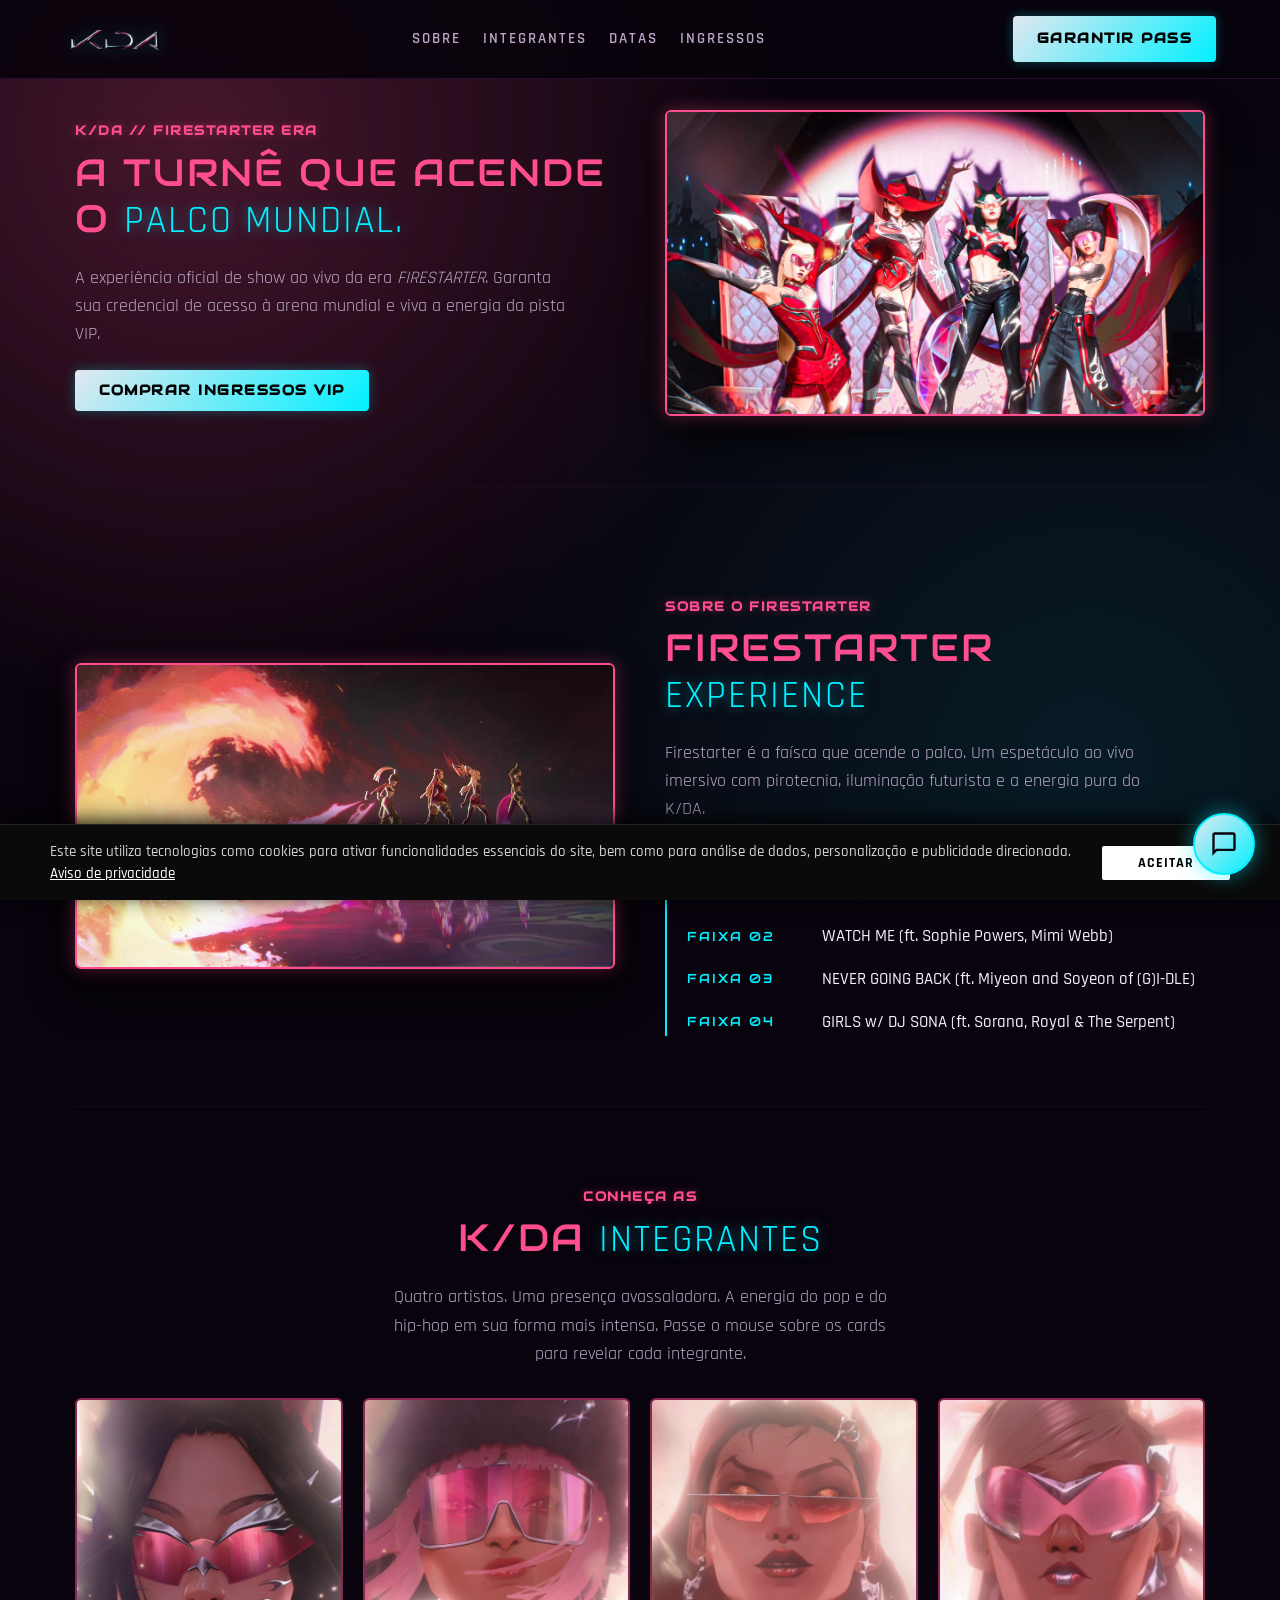
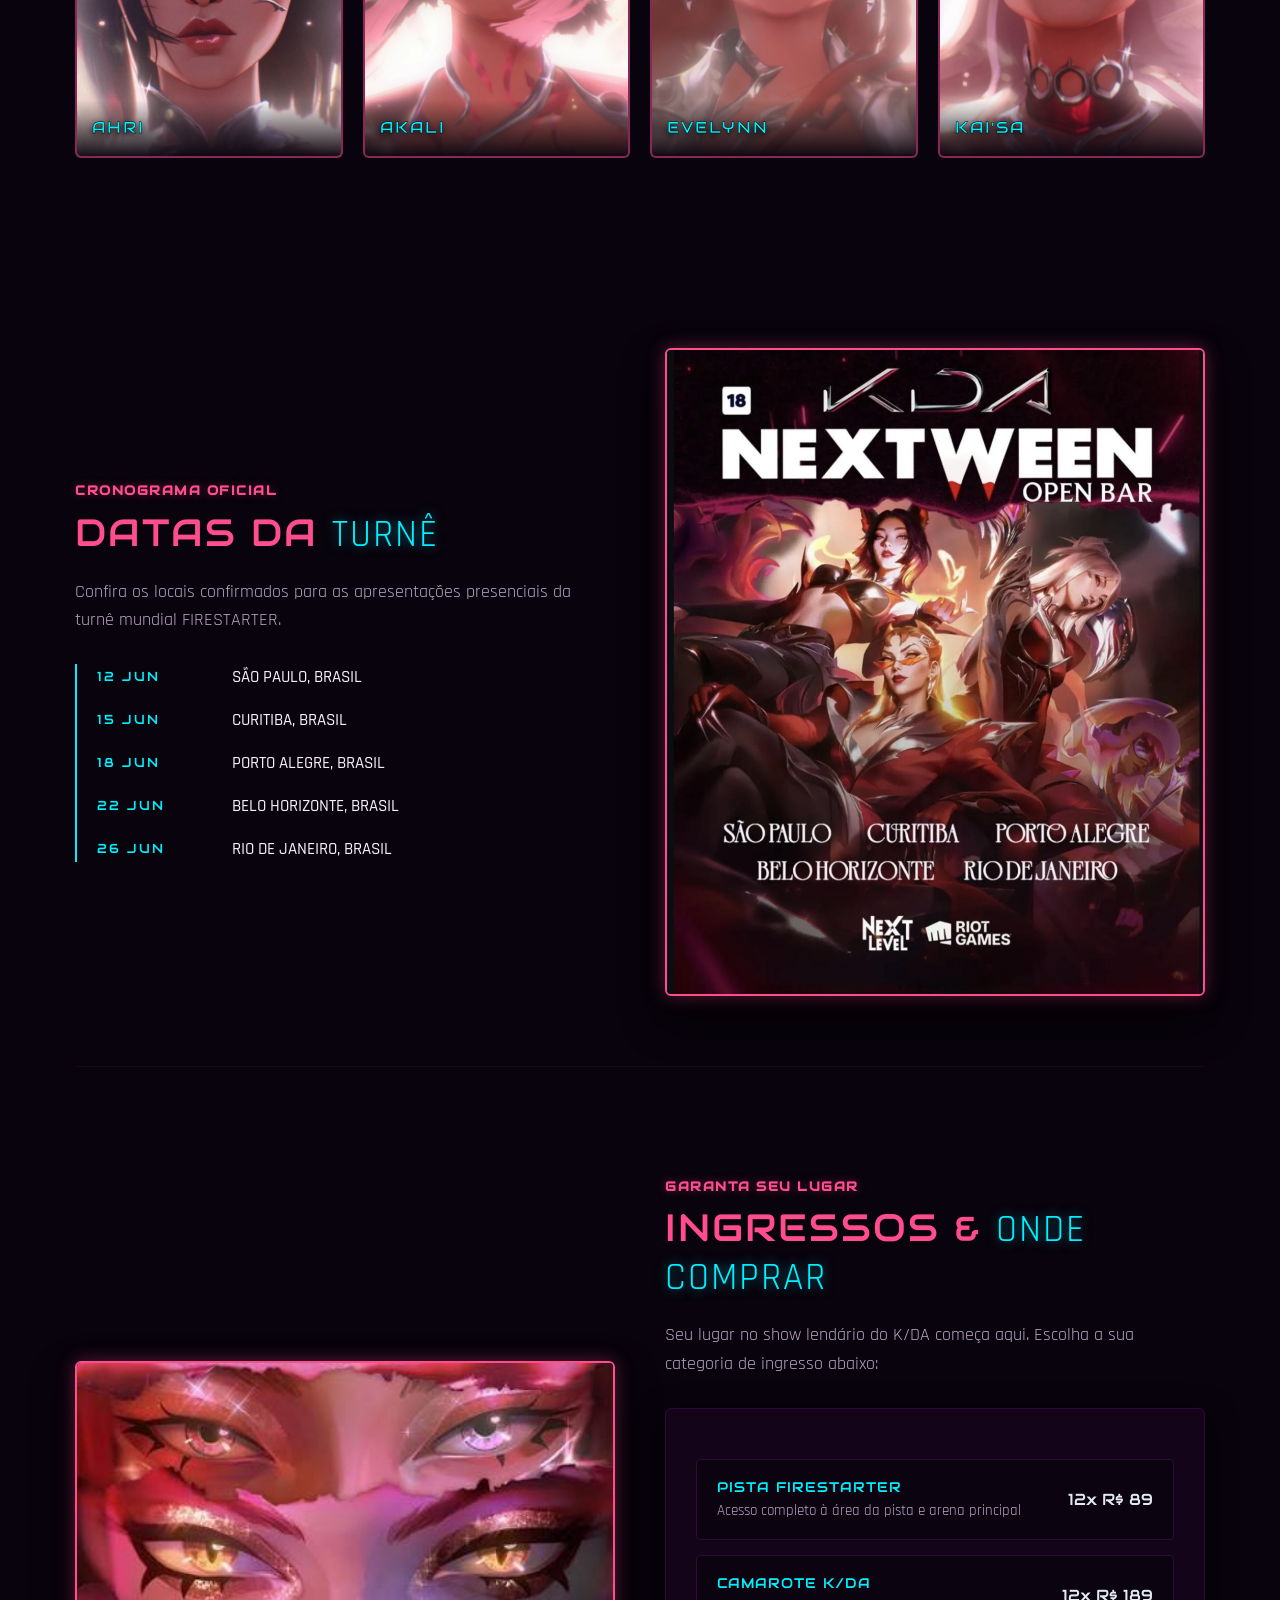
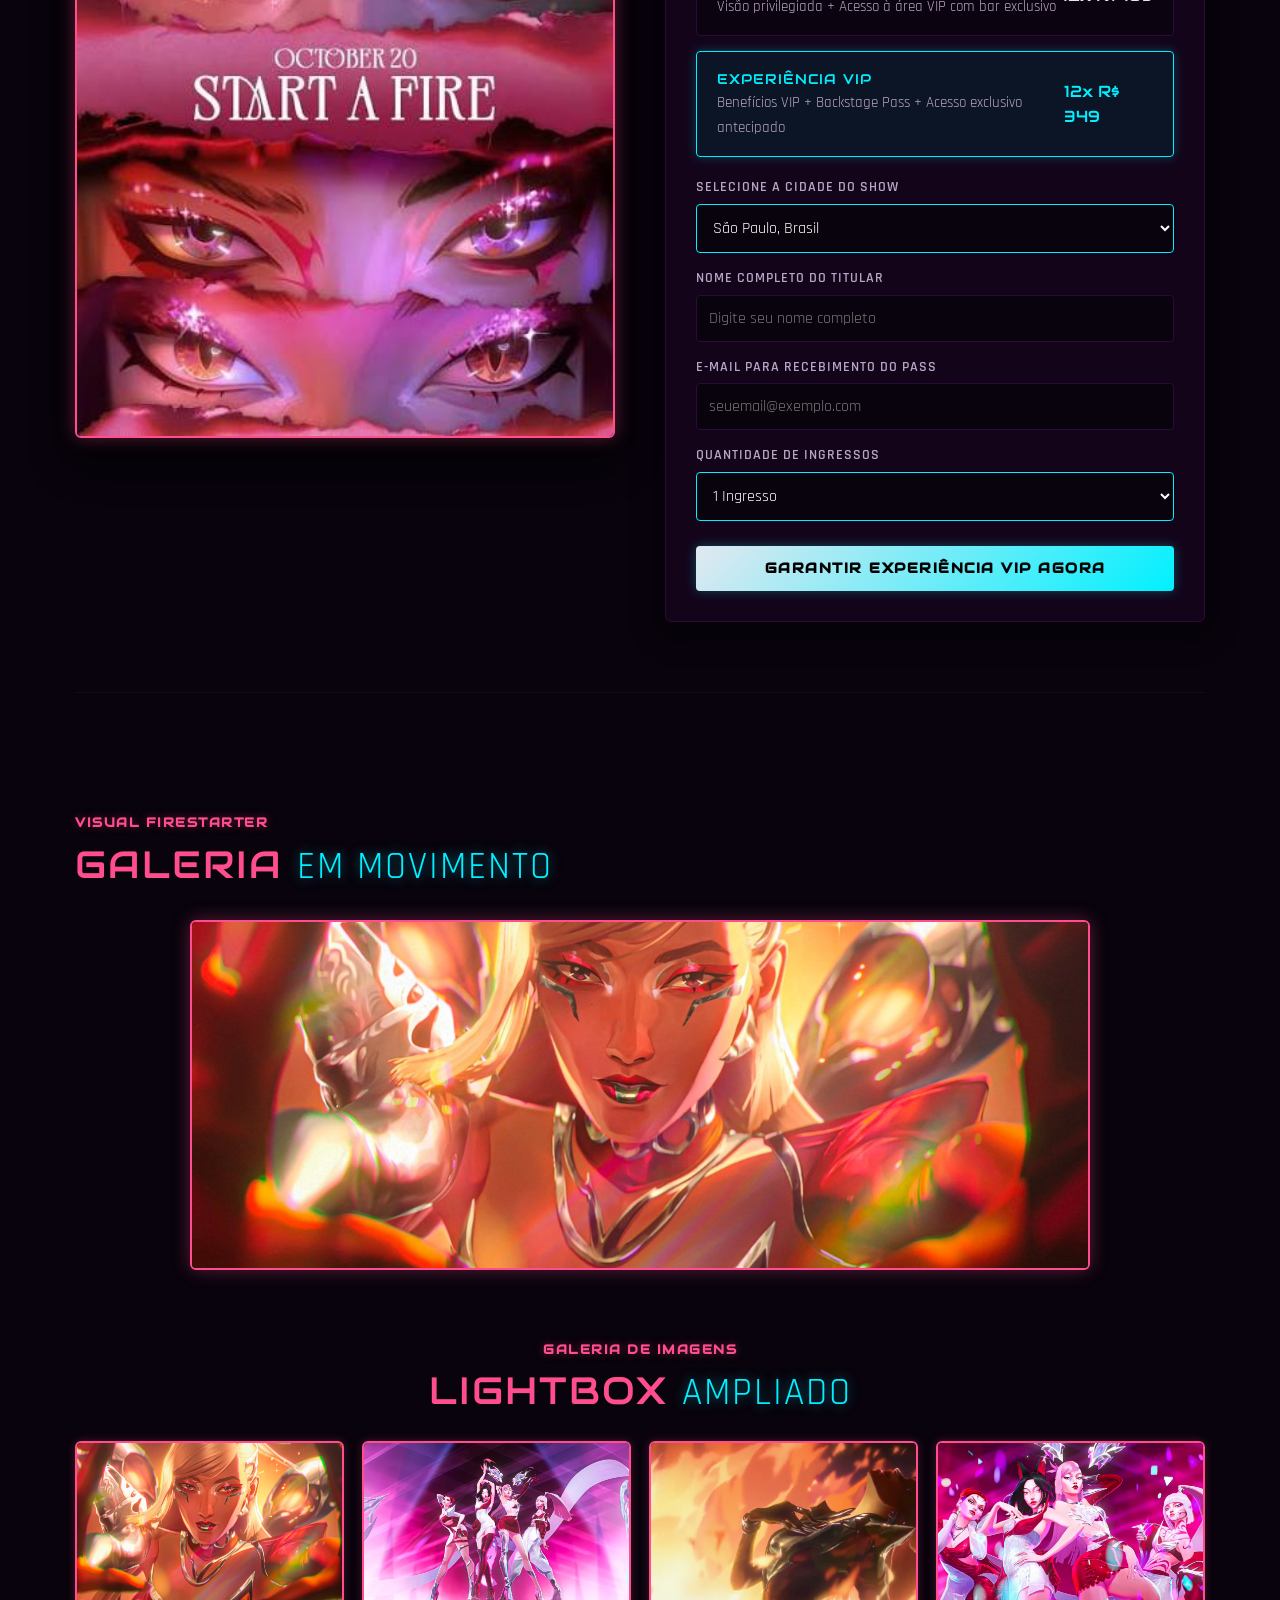
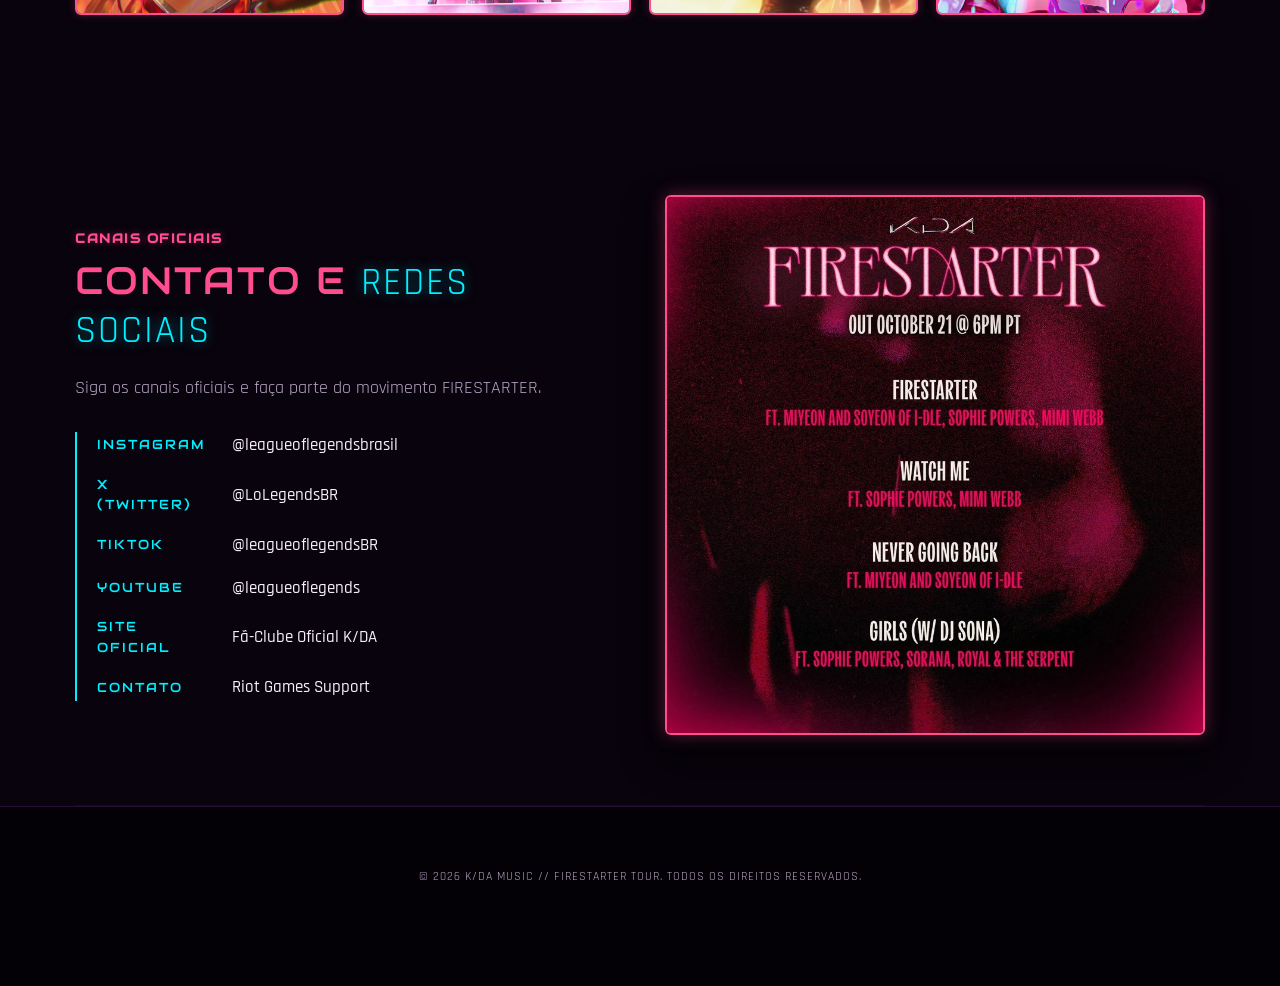
==== index.html @ 36fd0a82 "Update index.html" ====
<!DOCTYPE html>
<html lang="pt-BR">
<head>
    <meta charset="UTF-8">
    <meta name="viewport" content="width=device-width, initial-scale=1.0">
    <title>K/DA FIRESTARTER — World Tour Official</title>
    
    <!-- Google Fonts: Audiowide & Rajdhani -->
    <link rel="preconnect" href="https://fonts.googleapis.com">
    <link rel="preconnect" href="https://fonts.gstatic.com" crossorigin>
    <link href="https://fonts.googleapis.com/css2?family=Audiowide&family=Rajdhani:wght@300;400;500;600;700&display=swap" rel="stylesheet">

    <!-- Arquivo CSS Externo -->
    <link rel="stylesheet" href="style.css">

    <!-- Estilos de Acessibilidade, Validação, Links e Banner Minimalista -->
    <style>
        .title-large {
            color: #FF4D8D !important;
        }

        .subtitle-tag {
            color: #FF4D8D !important;
            text-shadow: 0 0 10px rgba(255, 77, 141, 0.4);
            font-weight: 700;
            letter-spacing: 1.5px;
        }

        .card-back h3 {
            color: #FF4D8D !important;
        }

        /* Estilo dos Links das Redes Sociais */
        .info-value a {
            color: var(--text-light);
            text-decoration: none;
            transition: color 0.3s ease, text-shadow 0.3s ease;
        }

        .info-value a:hover {
            color: #00f0ff;
            text-shadow: 0 0 8px rgba(0, 240, 255, 0.6);
            text-decoration: underline;
        }

        /* Validação Visual de Formulário */
        .booking-form input:focus:invalid,
        .booking-form select:focus:invalid {
            border-color: #FF4D8D !important;
            box-shadow: 0 0 10px rgba(255, 77, 141, 0.5) !important;
        }

        .booking-form input:valid {
            border-color: #05d9e8 !important;
        }

        /* BANNER DE COOKIES (ESTILO CLEAN MINIMALISTA CONFORME SOLICITADO) */
        .cookie-banner {
            position: fixed;
            bottom: 0;
            left: 0;
            width: 100%;
            background: #0a0a0a;
            border-top: 1px solid #222;
            padding: 16px 30px;
            z-index: 999999;
            box-shadow: 0 -4px 20px rgba(0, 0, 0, 0.9);
        }

        .cookie-content {
            max-width: 1180px;
            margin: 0 auto;
            display: flex;
            justify-content: space-between;
            align-items: center;
            gap: 30px;
        }

        .cookie-content p {
            font-family: 'Rajdhani', sans-serif;
            font-size: 0.95rem;
            color: #d1d1d1;
            line-height: 1.4;
            margin: 0;
            font-weight: 500;
        }

        .cookie-content a {
            color: #ffffff;
            text-decoration: underline;
            transition: color 0.2s ease;
        }

        .cookie-content a:hover {
            color: #00f0ff;
        }

        .cookie-btn-single {
            background: #ffffff;
            color: #000000;
            font-family: 'Rajdhani', sans-serif;
            font-weight: 700;
            font-size: 0.9rem;
            padding: 8px 36px;
            border-radius: 2px;
            border: none;
            cursor: pointer;
            transition: all 0.2s ease;
            text-transform: uppercase;
            letter-spacing: 1px;
            white-space: nowrap;
        }

        .cookie-btn-single:hover {
            background: #00f0ff;
            color: #000000;
            box-shadow: 0 0 12px rgba(0, 240, 255, 0.5);
        }

        @media (max-width: 768px) {
            .cookie-content {
                flex-direction: column;
                text-align: left;
                gap: 15px;
            }
            .cookie-btn-single {
                width: 100%;
            }
        }
    </style>

    <!-- ÍCONE DA ABA (FAVICON) -->
    <link rel="icon" type="image/png" href="KdaFirestarter/logo.webp">
</head>
<body>

    <!-- HEADER / NAVEGAÇÃO -->
    <header class="header">
        <a href="#" class="logo">
            <img src="KdaFirestarter/logo.webp" alt="Logotipo oficial da turnê K/DA Firestarter" class="logo-img">
        </a>
        <nav class="nav-menu">
            <a href="#sobre">Sobre</a>
            <a href="#mentoras">Integrantes</a>
            <a href="#turne">Datas</a>
            <a href="#ingressos">Ingressos</a>
        </nav>
        <a href="#ingressos" class="btn-chrome">Garantir Pass</a>
    </header>
    <main>

    <div class="container">

        <!-- HERO SECTION -->
        <section class="section-split">
            <div class="split-content">
                <span class="subtitle-tag">K/DA // FIRESTARTER ERA</span>
                <h1 class="title-large">A TURNÊ QUE ACENDE O <span>PALCO MUNDIAL.</span></h1>
             <p class="text-desc">A experiência oficial de show ao vivo da era <em>FIRESTARTER</em>. Garanta sua credencial de acesso à arena mundial e viva a energia da pista VIP.</p>
                <a href="#ingressos" class="btn-chrome">Comprar Ingressos VIP</a>
            </div>
            <div class="split-visual">
                <img src="KdaFirestarter/kda.jpg" alt="Integrantes do grupo K/DA reunidas em iluminação néon no clipe FIRESTARTER">
            </div>
        </section>

        <!-- SOBRE O PROGRAMA E TRACKLIST -->
        <section id="sobre" class="section-split reverse">
            <div class="split-content">
                <span class="subtitle-tag">SOBRE O FIRESTARTER</span>
                <h2 class="title-large">FIRESTARTER <span>EXPERIENCE</span></h2>
                <p class="text-desc">Firestarter é a faísca que acende o palco. Um espetáculo ao vivo imersivo com pirotecnia, iluminação futurista e a energia pura do K/DA.</p>

                <div class="info-table">
                    <div class="info-row">
                        <div class="info-label">FAIXA 01</div>
                        <div class="info-value">FIRESTARTER (ft. Miyeon, Soyeon, Sophie Powers, Mimi Webb)</div>
                    </div>
                    <div class="info-row">
                        <div class="info-label">FAIXA 02</div>
                        <div class="info-value">WATCH ME (ft. Sophie Powers, Mimi Webb)</div>
                    </div>
                    <div class="info-row">
                        <div class="info-label">FAIXA 03</div>
                        <div class="info-value">NEVER GOING BACK (ft. Miyeon and Soyeon of (G)I-DLE)</div>
                    </div>
                    <div class="info-row">
                        <div class="info-label">FAIXA 04</div>
                        <div class="info-value">GIRLS w/ DJ SONA (ft. Sorana, Royal & The Serpent)</div>
                    </div>
                </div>
            </div>
            <div class="split-visual">
                <img src="KdaFirestarter/fogo2.webp" alt="Pôster promocional do tema Firestarter com chama néon e detalhes da turnê" loading="lazy">
            </div>
        </section>

        <!-- CONHEÇA AS K/DA (3D FLIP CARDS) -->
<section id="mentoras" style="padding: 80px 0;">
    <span class="subtitle-tag" style="text-align: center;">CONHEÇA AS</span>
    <h2 class="title-large" style="text-align: center;">K/DA <span>INTEGRANTES</span></h2>
    <p class="text-desc" style="text-align: center; margin: 0 auto 30px;">Quatro artistas. Uma presença avassaladora. A energia do pop e do hip-hop em sua forma mais intensa. Passe o mouse sobre os cards para revelar cada integrante.</p>

    <div class="cards-grid">
        <!-- AHRI -->
        <article class="card-container">
            <div class="card-inner">
                <div class="card-front">
                    <img src="KdaFirestarter/ahri.jpg" alt="Retrato de Ahri, líder do K/DA" loading="lazy">
                    <div class="card-front-title">AHRI</div>
                </div>
                <div class="card-back">
                    <h3>AHRI</h3>
                    <div class="role">Líder e Vocalista Principal</div>
                    <p>Fundadora e visão criativa do K/DA. Com vocal marcante e presença magnética, comanda a identidade do grupo no palco.</p>
                </div>
            </div>
        </article>

        <!-- AKALI -->
        <article class="card-container">
            <div class="card-inner">
                <div class="card-front">
                    <img src="KdaFirestarter/akali.jpg" alt="Retrato de Akali, rapper do K/DA" loading="lazy">
                    <div class="card-front-title">AKALI</div>
                </div>
                <div class="card-back">
                    <h3>AKALI</h3>
                    <div class="role">Rapper e Performer</div>
                    <p>A força underground do grupo. Traz rimas rápidas, flow de rua e uma atitude inabalável para o palco do K/DA.</p>
                </div>
            </div>
        </article>

        <!-- EVELYNN -->
        <article class="card-container">
            <div class="card-inner">
                <div class="card-front">
                    <img src="KdaFirestarter/evelynn.jpg" alt="Retrato de Evelynn, diva vocalista do K/DA" loading="lazy">
                    <div class="card-front-title">EVELYNN</div>
                </div>
                <div class="card-back">
                    <h3>EVELYNN</h3>
                    <div class="role">Vocalista e Diva Principal</div>
                    <p>A voz mais marcante e hipnotizante do pop mundial. Estilo impecável, glamour ousado e vocais inesquecíveis.</p>
                </div>
            </div>
        </article>

        <!-- KAI'SA -->
        <article class="card-container">
            <div class="card-inner">
                <div class="card-front">
                    <img src="KdaFirestarter/kaisa.jpg" alt="Retrato de Kai'Sa, dançarina do K/DA" loading="lazy">
                    <div class="card-front-title">KAI'SA</div>
                </div>
                <div class="card-back">
                    <h3>KAI'SA</h3>
                    <div class="role">Dançarina Principal & Coreógrafa</div>
                    <p>Mente criativa por trás das danças e movimentos icônicos. Precisão cirúrgica e ritmo explosivo em cada apresentação.</p>
                </div>
            </div>
        </article>
    </div>
</section>

        <!-- DATAS DA TURNÊ -->
        <section id="turne" class="section-split">
            <div class="split-content">
                <span class="subtitle-tag">CRONOGRAMA OFICIAL</span>
                <h2 class="title-large">DATAS DA <span>TURNÊ</span></h2>
                <p class="text-desc">Confira os locais confirmados para as apresentações presenciais da turnê mundial FIRESTARTER.</p>

                <div class="info-table">
                    <div class="info-row">
                        <div class="info-label">12 JUN</div>
                        <div class="info-value">SÃO PAULO, BRASIL</div>
                    </div>
                    <div class="info-row">
                        <div class="info-label">15 JUN</div>
                        <div class="info-value">CURITIBA, BRASIL</div>
                    </div>
                    <div class="info-row">
                        <div class="info-label">18 JUN</div>
                        <div class="info-value">PORTO ALEGRE, BRASIL</div>
                    </div>
                    <div class="info-row">
                        <div class="info-label">22 JUN</div>
                        <div class="info-value">BELO HORIZONTE, BRASIL</div>
                    </div>
                    <div class="info-row">
                        <div class="info-label">26 JUN</div>
                        <div class="info-value">RIO DE JANEIRO, BRASIL</div>
                    </div>
                </div>
            </div>
            <div class="split-visual">
                <img src="KdaFirestarter/shows.png" alt="Pôster das datas do show com as integrantes em um cenário vermelho flamejante" loading="lazy">
            </div>
        </section>

        <!-- COMPRA DE INGRESSOS E MATRÍCULA -->
        <section id="ingressos" class="section-split reverse">
            <div class="split-content">
                <span class="subtitle-tag">GARANTA SEU LUGAR</span>
                <h2 class="title-large">INGRESSOS & <span>ONDE COMPRAR</span></h2>
                <p class="text-desc">Seu lugar no show lendário do K/DA começa aqui. Escolha a sua categoria de ingresso abaixo:</p>

                <div class="ticket-card">
                    <div class="ticket-options">
                        <div class="ticket-item" onclick="selectTicket(this, 'PISTA FIRESTARTER', '12x R$ 89')">
                            <div>
                                <div class="ticket-title">PISTA FIRESTARTER</div>
                                <div class="ticket-sub">Acesso completo à área da pista e arena principal</div>
                            </div>
                            <div class="ticket-price">12x R$ 89</div>
                        </div>

                        <div class="ticket-item" onclick="selectTicket(this, 'CAMAROTE K/DA', '12x R$ 189')">
                            <div>
                                <div class="ticket-title">CAMAROTE K/DA</div>
                                <div class="ticket-sub">Visão privilegiada + Acesso à área VIP com bar exclusivo</div>
                            </div>
                            <div class="ticket-price">12x R$ 189</div>
                        </div>

                        <div class="ticket-item active" onclick="selectTicket(this, 'EXPERIÊNCIA VIP', '12x R$ 349')">
                            <div>
                                <div class="ticket-title" style="color: var(--accent-cyan);">EXPERIÊNCIA VIP</div>
                                <div class="ticket-sub">Benefícios VIP + Backstage Pass + Acesso exclusivo antecipado</div>
                            </div>
                            <div class="ticket-price" style="color: var(--accent-cyan);">12x R$ 349</div>
                        </div>
                    </div>

                    <!-- FORMULÁRIO DE CHECKOUT DE INGRESSOS -->
                    <form class="booking-form" id="form-ingresso" onsubmit="confirmarIngresso(event)">
                        <input type="hidden" id="categoria-selecionada" value="EXPERIÊNCIA VIP">

                        <div class="form-group">
                            <label for="cidade">Selecione a Cidade do Show</label>
                            <select id="cidade" required>
                                <option value="São Paulo, Brasil">São Paulo, Brasil</option>
                                <option value="Curitiba, Brasil">Curitiba, Brasil</option>
                                <option value="Porto Alegre, Brasil">Porto Alegre, Brasil</option>
                                <option value="Belo Horizonte, Brasil">Belo Horizonte, Brasil</option>
                                <option value="Rio de Janeiro, Brasil">Rio de Janeiro, Brasil</option>
                            </select>
                        </div>

                        <div class="form-group">
                            <label for="nome">Nome Completo do Titular</label>
                            <input type="text" id="nome" placeholder="Digite seu nome completo" required minlength="3">
                        </div>

                        <div class="form-group">
                            <label for="email">E-mail para Recebimento do Pass</label>
                            <input type="email" id="email" placeholder="seuemail@exemplo.com" required>
                        </div>

                        <div class="form-group">
                            <label for="qtd-ingressos">Quantidade de Ingressos</label>
                            <select id="qtd-ingressos">
                                <option value="1">1 Ingresso</option>
                                <option value="2">2 Ingressos</option>
                                <option value="3">3 Ingressos</option>
                                <option value="4">4 Ingressos</option>
                            </select>
                        </div>

                        <button type="submit" class="btn-chrome btn-submit-ticket">
                            Garantir <span id="lbl-tipo-ingresso">EXPERIÊNCIA VIP</span> Agora
                        </button>
                    </form>
                    <div id="mensagem-sucesso" class="ticket-alert-success"></div>
                </div>
            </div>
            <div class="split-visual">
                <img src="KdaFirestarter/olhos.png" alt="Ilustração estilizada do olhar das integrantes do K/DA com brilho neon" loading="lazy">
            </div>
        </section>

        <!-- SLIDESHOW CARROSSEL CONTÍNUO (3ª FOTO CORRETA: EVEFO.WEBP) -->
        <section id="galeria" style="padding: 60px 0; text-align: center;"></section>
            <span class="subtitle-tag">VISUAL FIRESTARTER</span>
            <h2 class="title-large">GALERIA <span>EM MOVIMENTO</span></h2>
            
            <div class="slider-wrapper">
                <div class="slider-track">
                    <img class="slide-img" src="KdaFirestarter/red.jpg" alt="Visão panorâmica do palco iluminado em vermelho" loading="lazy">
                    <img class="slide-img" src="KdaFirestarter/branco.jpg" alt="Performance do K/DA sob luz branca intensa" loading="lazy">
                    <img class="slide-img" src="KdaFirestarter/evefo.webp" alt="Rastro de Fogo da Evelynn" loading="lazy">
                    <img class="slide-img" src="KdaFirestarter/pose.jpg" alt="Grupo K/DA reunido em pose no palco" loading="lazy">
                </div>
            </div>
        </section>

        <!-- GALERIA LIGHTBOX 100% CSS -->
        <section id="galeria" style="padding: 70px 0;">
            <span class="subtitle-tag" style="text-align: center;">GALERIA DE IMAGENS</span>
            <h2 class="title-large" style="text-align: center;">LIGHTBOX <span>AMPLIADO</span></h2>
            
            <div class="gallery-grid">
                <a href="#img1" class="gallery-item"><img src="KdaFirestarter/red.jpg" alt="Cena do clipe oficial com luzes vermelhas" loading="lazy"></a>
                <a href="#img2" class="gallery-item"><img src="KdaFirestarter/branco.jpg" alt="Show ao vivo sob holofotes" loading="lazy"></a>
                <a href="#img3" class="gallery-item"><img src="KdaFirestarter/evefo.webp" alt="Rastro de Fogo" loading="lazy"></a>
                <a href="#img4" class="gallery-item"><img src="KdaFirestarter/pose.jpg" alt="Close das integrantes do grupo" loading="lazy"></a>
            </div>

            <!-- MODAIS LIGHTBOX -->
            <div class="lightbox" id="img1">
                <a href="#galeria" class="lightbox-overlay"></a>
                <div class="lightbox-content">
                    <a href="#galeria" class="close-btn">&times;</a>
                    <img src="KdaFirestarter/palco.png" alt="Visão ampliada da iluminação do palco principal" loading="lazy">
                </div>
            </div>

            <div class="lightbox" id="img2">
                <a href="#galeria" class="lightbox-overlay"></a>
                <div class="lightbox-content">
                    <a href="#galeria" class="close-btn">&times;</a>
                    <img src="KdaFirestarter/Andar.png" alt="Visão ampliada das integrantes caminhando na passarela" loading="lazy">
                </div>
            </div>

            <div class="lightbox" id="img3">
                <a href="#galeria" class="lightbox-overlay"></a>
                <div class="lightbox-content">
                    <a href="#galeria" class="close-btn">&times;</a>
                    <img src="KdaFirestarter/evefo.webp" alt="Visão ampliada do Rastro de Fogo com Evelynn" loading="lazy">
                </div>
            </div>

            <div class="lightbox" id="img4">
                <a href="#galeria" class="lightbox-overlay"></a>
                <div class="lightbox-content">
                    <a href="#galeria" class="close-btn">&times;</a>
                    <img src="KdaFirestarter/rostos.png" alt="Visão ampliada do retrato das integrantes do K/DA" loading="lazy">
                </div>
            </div>
        </section>

        <!-- CONTATO E REDES SOCIAIS COM LINKS CLICÁVEIS -->
        <section id="contato" class="section-split">
            <div class="split-content">
                <span class="subtitle-tag">CANAIS OFICIAIS</span>
                <h2 class="title-large">CONTATO E <span>REDES SOCIAIS</span></h2>
                <p class="text-desc">Siga os canais oficiais e faça parte do movimento FIRESTARTER.</p>

                <div class="info-table">
                    <div class="info-row">
                        <div class="info-label">INSTAGRAM</div>
                        <div class="info-value">
                            <a href="https://www.instagram.com/leagueoflegendsbrasil/?hl=pt-br" target="_blank" rel="noopener noreferrer">@leagueoflegendsbrasil</a>
                        </div>
                    </div>
                    <div class="info-row">
                        <div class="info-label">X (TWITTER)</div>
                        <div class="info-value">
                            <a href="https://x.com/LoLegendsBR" target="_blank" rel="noopener noreferrer">@LoLegendsBR</a>
                        </div>
                    </div>
                    <div class="info-row">
                        <div class="info-label">TIKTOK</div>
                        <div class="info-value">
                            <a href="https://www.tiktok.com/@leagueoflegendsbr" target="_blank" rel="noopener noreferrer">@leagueoflegendsBR</a>
                        </div>
                    </div>
                    <div class="info-row">
                        <div class="info-label">YOUTUBE</div>
                        <div class="info-value">
                            <a href="https://www.youtube.com/leagueoflegends" target="_blank" rel="noopener noreferrer">@leagueoflegends</a>
                        </div>
                    </div>
                    <div class="info-row">
                        <div class="info-label">SITE OFICIAL</div>
                        <div class="info-value">
                            <a href="https://www.leagueoflegends.com/pt-br/event/kda-official-fan-club/" target="_blank" rel="noopener noreferrer">Fã-Clube Oficial K/DA</a>
                        </div>
                    </div>
                    <div class="info-row">
                        <div class="info-label">CONTATO</div>
                        <div class="info-value">
                            <a href="https://support.riotgames.com/en-us/riot" target="_blank" rel="noopener noreferrer">Riot Games Support</a>
                        </div>
                    </div>
                </div>
            </div>
            <div class="split-visual">
                <img src="KdaFirestarter/datas.png" alt="Integrantes do K/DA em imagem promocional com tons avermelhados" loading="lazy">
            </div>
        </section>

    </div>

    <!-- BANNER DE COOKIES (TEXTO EXATO + BOTÃO ÚNICO SEM EMOJI) -->
    <div id="cookie-banner" class="cookie-banner">
        <div class="cookie-content">
            <p>Este site utiliza tecnologias como cookies para ativar funcionalidades essenciais do site, bem como para análise de dados, personalização e publicidade direcionada. <a href="https://support.riotgames.com/hc/pt-br/articles/201751844" target="_blank" rel="noopener noreferrer">Aviso de privacidade</a></p>
            <button onclick="aceitarCookies()" class="cookie-btn-single">Aceitar</button>
        </div>
    </div>
</main>
    <!-- RODAPÉ -->
    <footer class="footer">
        <p>© 2026 K/DA MUSIC // FIRESTARTER TOUR. TODOS OS DIREITOS RESERVADOS.</p>
    </footer>

    <!-- SCRIPTS DE INTERATIVIDADE DOS INGRESSOS E COOKIES -->
    <script>
        function selectTicket(element, nomeTipo, preco) {
            document.querySelectorAll('.ticket-item').forEach(item => item.classList.remove('active'));
            element.classList.add('active');
            document.getElementById('categoria-selecionada').value = nomeTipo;
            document.getElementById('lbl-tipo-ingresso').innerText = nomeTipo;
        }

        function confirmarIngresso(event) {
            event.preventDefault();
            const form = document.getElementById('form-ingresso');
            
            if (!form.checkValidity()) {
                form.reportValidity();
                return;
            }

            const nome = document.getElementById('nome').value;
            const email = document.getElementById('email').value;
            const cidade = document.getElementById('cidade').value;
            const qtd = document.getElementById('qtd-ingressos').value;
            const tipo = document.getElementById('categoria-selecionada').value;

            const msgDiv = document.getElementById('mensagem-sucesso');
            msgDiv.style.display = 'block';
            msgDiv.innerHTML = `✨ <strong>Sucesso, ${nome}!</strong> Confirmamos a reserva de <strong>${qtd}x ${tipo}</strong> para <strong>${cidade}</strong>. Os e-tickets foram enviados para <em>${email}</em>.`;

            form.reset();
        }

        function aceitarCookies() {
            localStorage.setItem('kda_cookie_consent', 'accepted');
            document.getElementById('cookie-banner').style.display = 'none';
        }

        window.addEventListener('DOMContentLoaded', () => {
            if (localStorage.getItem('kda_cookie_consent') === 'accepted') {
                document.getElementById('cookie-banner').style.display = 'none';
            } else {
                document.getElementById('cookie-banner').style.display = 'block';
            }
        });
    </script>

    <!-- CHATBOT INTERATIVO -->
    <script src="chatbot.js"></script>
    <script>
      initChatbot({
        jsonUrl: 'minha-base-dados.json'
      });
    </script>
    
</body>
</html>
---- style.css ----
:root {
    --bg-dark: #08030c;
    --bg-card: #13041a;
    --bg-glass: rgba(19, 4, 26, 0.85);
    --accent-red: #FF4D8D;       /* Vermelho/Rosa Néon Vibrante WCAG AA */
    --accent-pink: #FF4D8D;      /* Unificado para o mesmo tom vibrante */
    --accent-cyan: #00f0ff;      /* Ciano Neon em harmonia com a Logo */
    --accent-silver: #e2e8f0;    /* Prata Metalizado estilo Cromo */
    --text-light: #f5edf8;
    --text-muted: #b8a6c4;
    --border-color: #2b0c36;
    --radius: 6px;
}

* {
    margin: 0;
    padding: 0;
    box-sizing: border-box;
    font-family: 'Rajdhani', sans-serif;
}

html {
    scroll-behavior: smooth;
}

body {
    background-color: var(--bg-dark);
    background-image: 
        radial-gradient(circle at 15% 15%, rgba(255, 77, 141, 0.25) 0%, transparent 45%),
        radial-gradient(circle at 85% 85%, rgba(0, 240, 255, 0.1) 0%, transparent 50%);
    background-attachment: fixed;
    color: var(--text-light);
    line-height: 1.6;
    overflow-x: hidden;
}

a {
    text-decoration: none;
    color: inherit;
}

.container {
    max-width: 1180px;
    margin: 0 auto;
    padding: 0 25px;
}

/* --- HEADER --- */
.header {
    position: fixed;
    top: 0;
    left: 0;
    width: 100%;
    z-index: 1000;
    background: rgba(8, 3, 12, 0.9);
    backdrop-filter: blur(12px);
    -webkit-backdrop-filter: blur(12px);
    border-bottom: 1px solid var(--border-color);
    padding: 16px 5%;
    display: flex;
    justify-content: space-between;
    align-items: center;
}

.logo {
  display: flex;
  align-items: center;
  gap: 10px;
  text-decoration: none;
}

.logo-img {
  height: 34px;
  width: auto;
  object-fit: contain;
  filter: drop-shadow(0 0 8px rgba(0, 240, 255, 0.3));
}

.nav-menu {
    display: flex;
    gap: 22px;
}

.nav-menu a {
    font-family: 'Rajdhani', sans-serif;
    font-weight: 600;
    font-size: 0.95rem;
    text-transform: uppercase;
    letter-spacing: 2px;
    color: var(--text-muted);
    transition: color 0.3s;
}

.nav-menu a:hover {
    color: var(--accent-cyan);
}

/* BOTÕES PRINCIPAIS (FONTE LEVEMENTE AJUSTADA - NEM MUITO FINA, NEM MUITO GROSSA) */
.btn-chrome {
    background: linear-gradient(135deg, var(--accent-silver) 0%, var(--accent-cyan) 100%);
    color: #000000 !important;
    font-family: 'Audiowide', cursive;
    font-size: 0.85rem;
    font-weight: 600;
    -webkit-text-stroke: 0.18px #000000; /* Suavizou o contorno */
    padding: 12px 24px;
    border-radius: 4px;
    letter-spacing: 1.5px;
    text-transform: uppercase;
    transition: all 0.3s ease;
    border: none;
    cursor: pointer;
    box-shadow: 0 0 12px rgba(0, 240, 255, 0.3);
}

/* CORRIGE O TEXTO DINÂMICO DENTRO DO BOTÃO ("EXPERIÊNCIA VIP") */
.btn-chrome span,
#lbl-tipo-ingresso {
    font-family: inherit !important;
    font-weight: 600 !important;
    color: #000000 !important;
    -webkit-text-stroke: 0.18px #000000 !important;
}

.btn-chrome:hover {
    transform: translateY(-2px);
    box-shadow: 0 0 20px rgba(0, 240, 255, 0.7);
    background: linear-gradient(135deg, #ffffff 0%, var(--accent-cyan) 100%);
}
.section-split {
    padding: 110px 0 70px;
    display: flex;
    align-items: center;
    gap: 50px;
    border-bottom: 1px solid rgba(43, 12, 54, 0.5);
}

.section-split.reverse {
    flex-direction: row-reverse;
}

.split-content {
    flex: 1;
}

.split-visual {
    flex: 1;
}

/* IMAGENS COM BORDA MAIS GROSSA EM #FF4D8D E GLOW NEON */
.split-visual img {
    width: 100%;
    border-radius: var(--radius);
    border: 2.5px solid #FF4D8D;
    box-shadow: 0 0 18px rgba(255, 77, 141, 0.35), 0 20px 40px rgba(0, 0, 0, 0.8);
    display: block;
    transition: transform 0.3s ease, box-shadow 0.3s ease;
}

.split-visual img:hover {
    transform: scale(1.015);
    box-shadow: 0 0 25px rgba(255, 77, 141, 0.6), 0 20px 40px rgba(0, 0, 0, 0.9);
}

/* TIPOGRAFIA COM CONTRASTE WCAG AA (#FF4D8D) */
.subtitle-tag {
    font-family: 'Audiowide', cursive;
    font-size: 0.8rem;
    letter-spacing: 2px;
    color: var(--accent-pink) !important;
    text-shadow: 0 0 10px rgba(255, 77, 141, 0.4);
    text-transform: uppercase;
    margin-bottom: 8px;
    display: block;
    font-weight: 700;
}

.title-large {
    font-family: 'Audiowide', cursive;
    font-size: 2.4rem;
    font-weight: 400;
    line-height: 1.2;
    letter-spacing: 2px;
    color: var(--accent-red) !important;
    text-transform: uppercase;
    margin-bottom: 20px;
}

.title-large span {
    color: #00f0ff !important;
    text-shadow: 0 0 12px rgba(0, 240, 255, 0.5);
}
.text-desc {
    font-family: 'Rajdhani', sans-serif;
    font-size: 1.1rem;
    font-weight: 400;
    color: var(--text-muted);
    margin-bottom: 30px;
    max-width: 500px;
}

/* TABELA TÉCNICA */
.info-table {
    display: flex;
    flex-direction: column;
    gap: 16px;
    border-left: 2px solid var(--accent-cyan);
    padding-left: 20px;
}

.info-row {
    display: flex;
    align-items: center;
    gap: 25px;
}

.info-label {
    font-family: 'Audiowide', cursive;
    font-size: 0.8rem;
    letter-spacing: 2px;
    color: var(--accent-cyan);
    text-transform: uppercase;
    width: 110px;
    flex-shrink: 0;
}

.info-value {
    font-family: 'Rajdhani', sans-serif;
    font-size: 1.05rem;
    font-weight: 500;
    color: var(--text-light);
}

/* --- SEÇÃO COMPRA DE INGRESSOS E FORMULÁRIO --- */
.ticket-card {
    background: var(--bg-card);
    border: 1px solid var(--border-color);
    border-radius: var(--radius);
    padding: 30px;
    box-shadow: 0 10px 30px rgba(0, 0, 0, 0.5);
}

.ticket-options {
    display: flex;
    flex-direction: column;
    gap: 15px;
    margin: 20px 0;
}

.ticket-item {
    display: flex;
    justify-content: space-between;
    align-items: center;
    padding: 16px 20px;
    background: rgba(8, 3, 12, 0.7);
    border: 1px solid var(--border-color);
    border-radius: 4px;
    cursor: pointer;
    transition: all 0.3s ease;
}

.ticket-item:hover, .ticket-item.active {
    border-color: var(--accent-cyan);
    background: rgba(10, 25, 40, 0.8);
    box-shadow: 0 0 12px rgba(0, 240, 255, 0.25);
}

.ticket-title {
    font-family: 'Audiowide', cursive;
    font-size: 0.9rem;
    color: var(--accent-cyan);
    letter-spacing: 1px;
}

.ticket-sub {
    font-family: 'Rajdhani', sans-serif;
    font-size: 0.95rem;
    color: var(--text-muted);
    font-weight: 400;
}

.ticket-price {
    font-family: 'Audiowide', cursive;
    font-size: 1rem;
    color: var(--accent-silver);
}

.booking-form {
    display: flex;
    flex-direction: column;
    gap: 15px;
    margin-top: 20px;
}

.form-group {
    display: flex;
    flex-direction: column;
    gap: 5px;
}

.form-group label {
    font-family: 'Rajdhani', sans-serif;
    font-weight: 600;
    font-size: 0.85rem;
    letter-spacing: 1px;
    color: var(--text-muted);
    text-transform: uppercase;
}

.form-group input, .form-group select {
    background: var(--bg-dark);
    border: 1px solid var(--border-color);
    color: #fff;
    padding: 12px;
    border-radius: 4px;
    font-family: 'Rajdhani', sans-serif;
    font-size: 1rem;
    outline: none;
    transition: border-color 0.3s, box-shadow 0.3s;
}

/* VALIDAÇÃO VISUAL DO FORMULÁRIO COM #FF4D8D */
.form-group input:focus, .form-group select:focus {
    border-color: var(--accent-cyan);
    box-shadow: 0 0 8px rgba(0, 240, 255, 0.3);
}

.form-group input:focus:invalid, .form-group select:focus:invalid {
    border-color: var(--accent-pink) !important;
    box-shadow: 0 0 10px rgba(255, 77, 141, 0.4) !important;
}

.form-group input:valid, .form-group select:valid {
    border-color: var(--accent-cyan);
}

.btn-submit-ticket {
    width: 100%;
    padding: 14px;
    margin-top: 10px;
    font-size: 0.85rem;
}

.ticket-alert-success {
    display: none;
    margin-top: 18px;
    padding: 15px;
    background: rgba(0, 240, 255, 0.1);
    border: 1px solid var(--accent-cyan);
    border-radius: 4px;
    color: var(--accent-cyan);
    font-family: 'Rajdhani', sans-serif;
    font-size: 1rem;
    line-height: 1.5;
}

/* --- BANNER DE COOKIES --- */
.cookie-banner {
    position: fixed;
    bottom: 0;
    left: 0;
    width: 100%;
    background: rgba(13, 5, 20, 0.96);
    backdrop-filter: blur(10px);
    -webkit-backdrop-filter: blur(10px);
    border-top: 1px solid var(--accent-cyan);
    box-shadow: 0 -5px 25px rgba(0, 240, 255, 0.2);
    padding: 18px 25px;
    z-index: 999999;
}

.cookie-content {
    max-width: 1180px;
    margin: 0 auto;
    display: flex;
    justify-content: space-between;
    align-items: center;
    gap: 20px;
}

.cookie-content p {
    font-family: 'Rajdhani', sans-serif;
    font-size: 0.95rem;
    color: var(--text-muted);
    line-height: 1.4;
    margin: 0;
}

.cookie-content p strong {
    color: var(--accent-cyan);
}

.cookie-buttons {
    flex-shrink: 0;
}

.cookie-btn {
    white-space: nowrap;
    padding: 10px 18px;
}

/* --- 3D FLIP CARDS --- */
.cards-grid {
    display: grid;
    grid-template-columns: repeat(auto-fit, minmax(240px, 1fr));
    gap: 20px;
    margin-top: 30px;
}

.card-container {
    height: 360px;
    perspective: 1000px;
}

.card-inner {
    position: relative;
    width: 100%;
    height: 100%;
    transition: transform 1s cubic-bezier(0.4, 0, 0.2, 1);
    transform-style: preserve-3d;
    border-radius: var(--radius);
    cursor: pointer;
}

.card-container:hover .card-inner {
    transform: rotateY(180deg);
}

.card-front, .card-back {
    position: absolute;
    width: 100%;
    height: 100%;
    border-radius: var(--radius);
    overflow: hidden;
    backface-visibility: hidden;
    border: 1px solid var(--border-color);
}

.card-front {
    background-color: var(--bg-card);
    border: 2px solid rgba(255, 77, 141, 0.5);
}

.card-front img {
    width: 100%;
    height: 100%;
    object-fit: cover;
}

.card-front-title {
    position: absolute;
    bottom: 0;
    left: 0;
    right: 0;
    padding: 15px;
    background: linear-gradient(transparent, rgba(8, 3, 12, 0.95));
    font-family: 'Audiowide', cursive;
    font-size: 1rem;
    color: var(--accent-cyan);
    letter-spacing: 2px;
    /* Adicionado: contorno preto e sombra para destacar sobre as fotos */
    -webkit-text-stroke: 0.4px #000000;
    text-shadow: 0 2px 6px rgba(0, 0, 0, 0.9);
}

.card-back {
    background: linear-gradient(135deg, var(--bg-card), var(--bg-dark));
    border: 2.5px solid #FF4D8D;
    box-shadow: 0 0 15px rgba(255, 77, 141, 0.3);
    padding: 25px 20px;
    display: flex;
    flex-direction: column;
    justify-content: center;
    align-items: center;
    text-align: center;
    transform: rotateY(180deg);
}

.card-back h3 {
    font-family: 'Audiowide', cursive;
    color: var(--accent-red) !important;
    font-size: 1.1rem;
    margin-bottom: 6px;
    letter-spacing: 1px;
}

.card-back .role {
    font-family: 'Rajdhani', sans-serif;
    font-weight: 700;
    font-size: 0.85rem;
    color: var(--accent-cyan);
    text-transform: uppercase;
    letter-spacing: 1px;
    margin-bottom: 12px;
}

.card-back p {
    font-family: 'Rajdhani', sans-serif;
    font-size: 0.95rem;
    color: var(--text-muted);
}

/* --- CARROSSEL CONTÍNUO --- */
.slider-wrapper {
    position: relative;
    width: 100%;
    max-width: 900px;
    height: 350px;
    margin: 30px auto 0;
    overflow: hidden;
    border-radius: var(--radius);
    border: 2.5px solid #FF4D8D;
    box-shadow: 0 0 18px rgba(255, 77, 141, 0.35);
}

.slider-track {
    display: flex;
    width: 400%;
    height: 100%;
    animation: autoSlide 16s cubic-bezier(0.77, 0, 0.175, 1) infinite;
}

.slider-wrapper:hover .slider-track {
    animation-play-state: paused;
}

.slide-img {
    width: 25%;
    height: 100%;
    object-fit: cover;
}

@keyframes autoSlide {
    0%, 20% { transform: translateX(0%); }
    25%, 45% { transform: translateX(-25%); }
    50%, 70% { transform: translateX(-50%); }
    75%, 95% { transform: translateX(-75%); }
    100% { transform: translateX(0%); }
}

/* --- GALERIA LIGHTBOX --- */
.gallery-grid {
    display: grid;
    grid-template-columns: repeat(auto-fit, minmax(200px, 1fr));
    gap: 18px;
    margin-top: 25px;
}

.gallery-item {
    border-radius: var(--radius);
    overflow: hidden;
    border: 2.5px solid #FF4D8D;
    box-shadow: 0 0 10px rgba(255, 77, 141, 0.25);
    transition: transform 0.3s, box-shadow 0.3s;
}

.gallery-item:hover {
    transform: translateY(-4px);
    box-shadow: 0 0 20px rgba(255, 77, 141, 0.6);
}

.gallery-item img {
    width: 100%;
    height: 170px;
    object-fit: cover;
    display: block;
}

.lightbox {
    position: fixed;
    top: 0;
    left: 0;
    width: 100vw;
    height: 100vh;
    background-color: rgba(8, 3, 12, 0.92);
    backdrop-filter: blur(8px);
    -webkit-backdrop-filter: blur(8px);
    display: flex;
    justify-content: center;
    align-items: center;
    opacity: 0;
    pointer-events: none;
    transition: opacity 0.4s ease;
    z-index: 9999;
}

.lightbox:target {
    opacity: 1;
    pointer-events: auto;
}

.lightbox-content {
    position: relative;
    max-width: 90%;
    max-height: 85vh;
    transform: scale(0.85);
    transition: transform 0.4s ease;
}

.lightbox:target .lightbox-content {
    transform: scale(1);
}

.lightbox-content img {
    max-width: 100%;
    max-height: 80vh;
    border-radius: var(--radius);
    border: 2.5px solid #FF4D8D;
    box-shadow: 0 0 25px rgba(255, 77, 141, 0.5);
}

.close-btn {
    position: absolute;
    top: -35px;
    right: 0;
    color: #fff;
    font-size: 1.8rem;
    font-weight: bold;
}

.lightbox-overlay {
    position: absolute;
    width: 100%;
    height: 100%;
    top: 0;
    left: 0;
    z-index: -1;
}

/* --- FOOTER --- */
.footer {
    padding: 60px 0 100px;
    border-top: 1px solid var(--border-color);
    background: #040106;
    text-align: center;
    font-family: 'Audiowide', cursive;
    font-size: 0.75rem;
    color: var(--text-muted);
    letter-spacing: 1px;
}

/* RESPONSIVO */
@media (max-width: 850px) {
    .section-split, .section-split.reverse {
        flex-direction: column;
        padding: 80px 0 40px;
    }
    .header {
        flex-direction: column;
        gap: 12px;
    }
    .title-large {
        font-size: 1.9rem;
    }
    .cookie-content {
        flex-direction: column;
        text-align: center;
    }
}
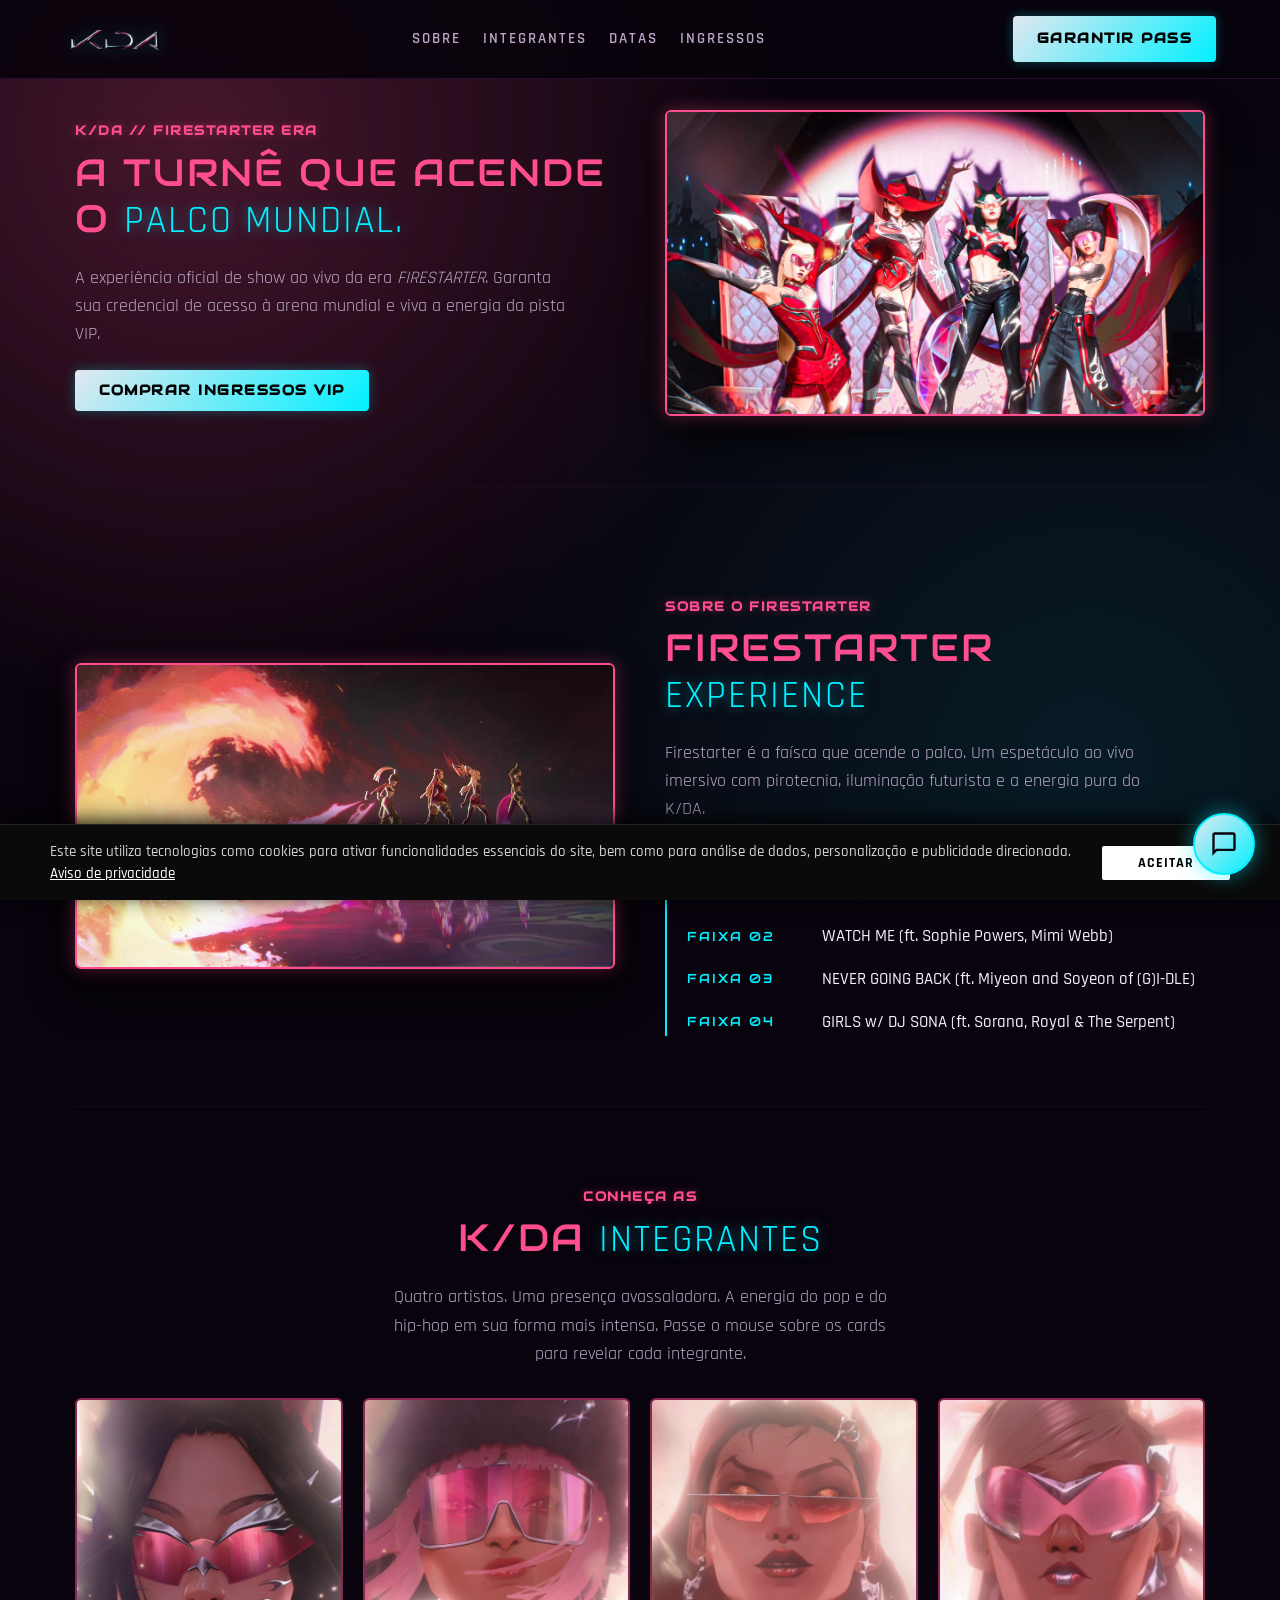
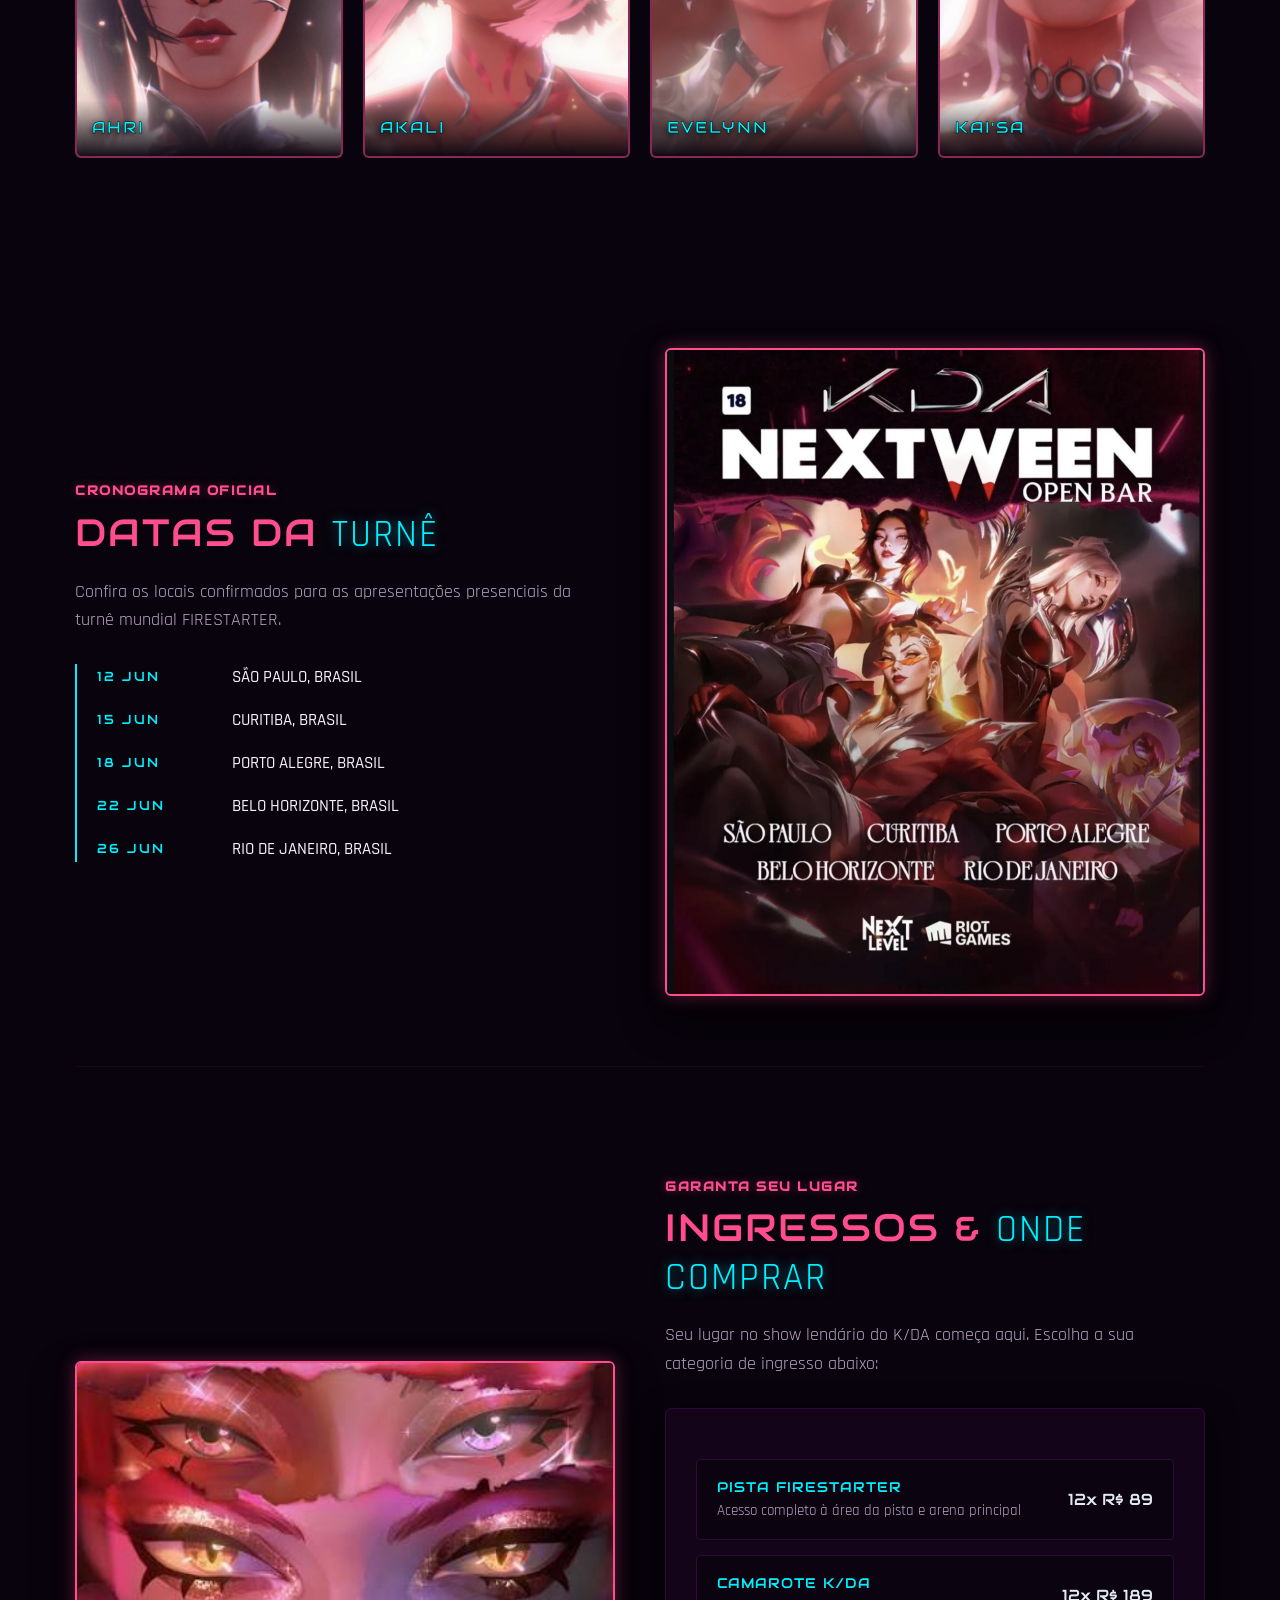
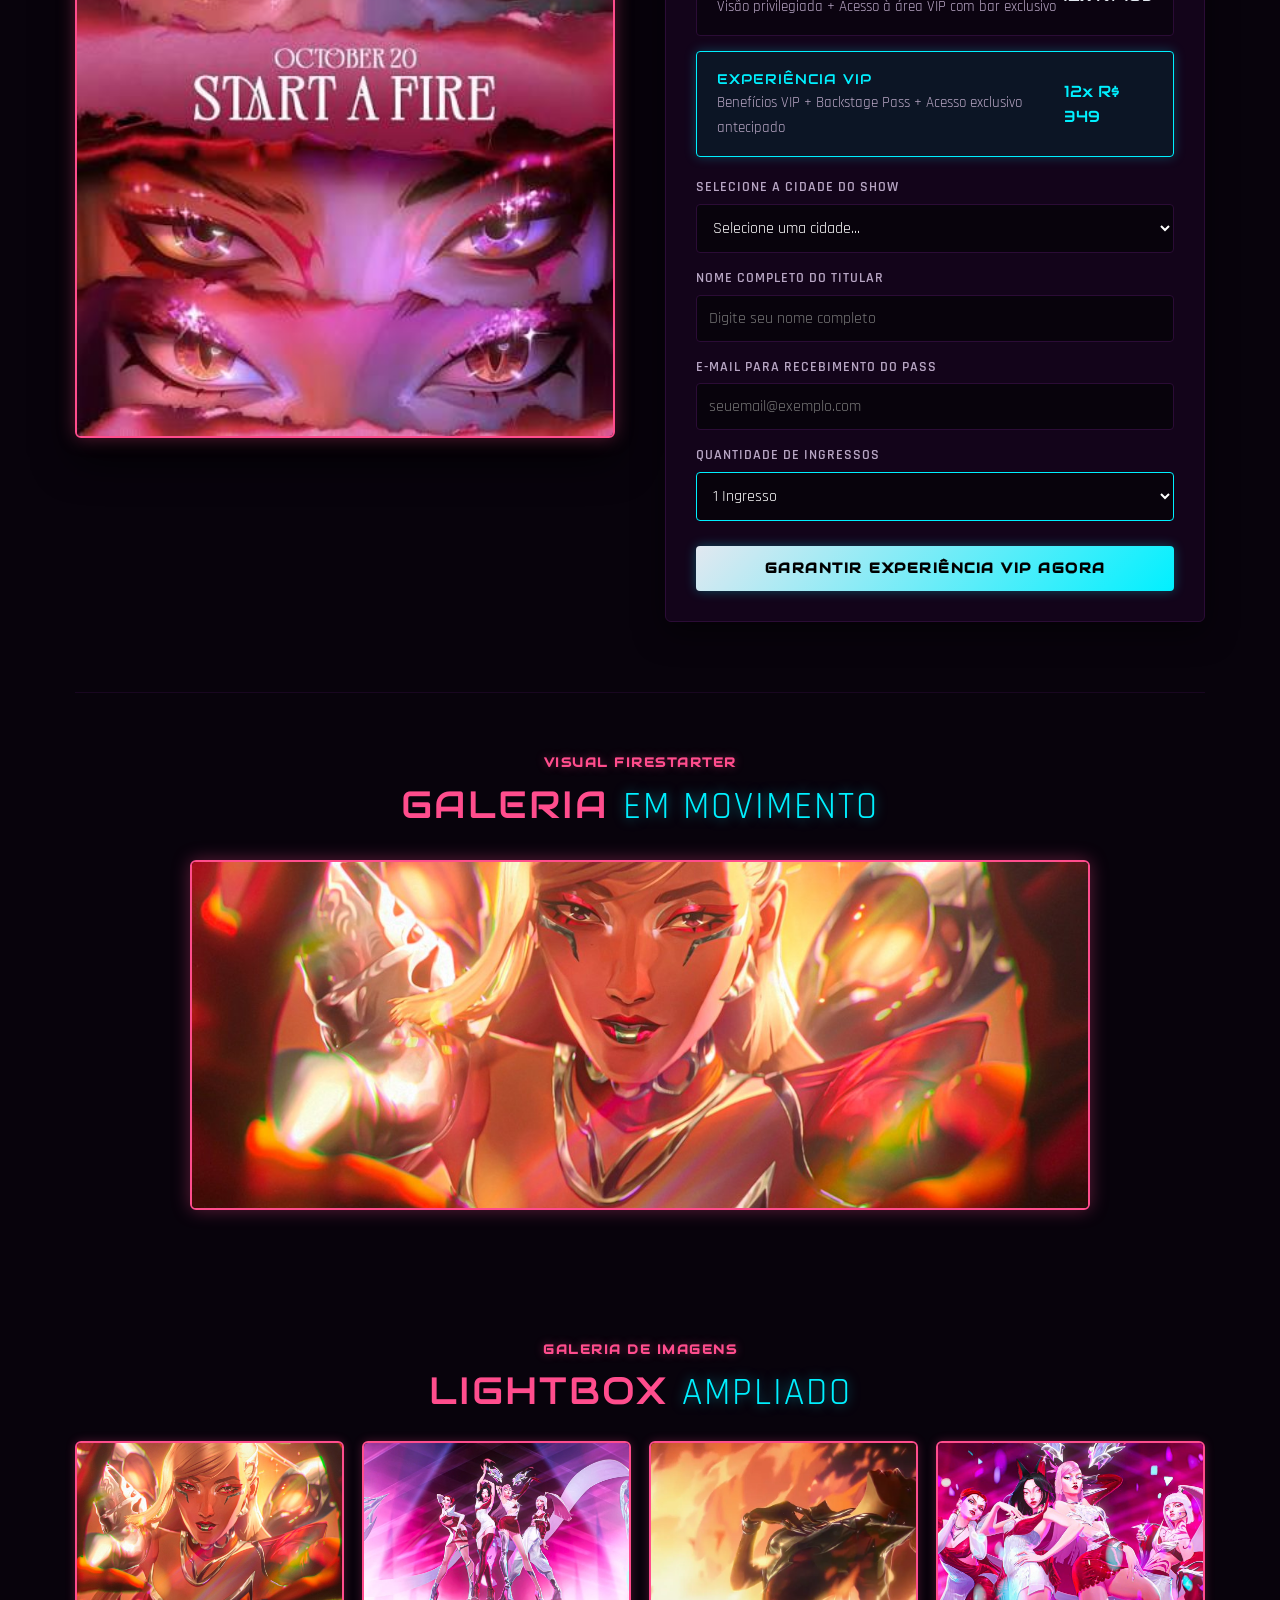
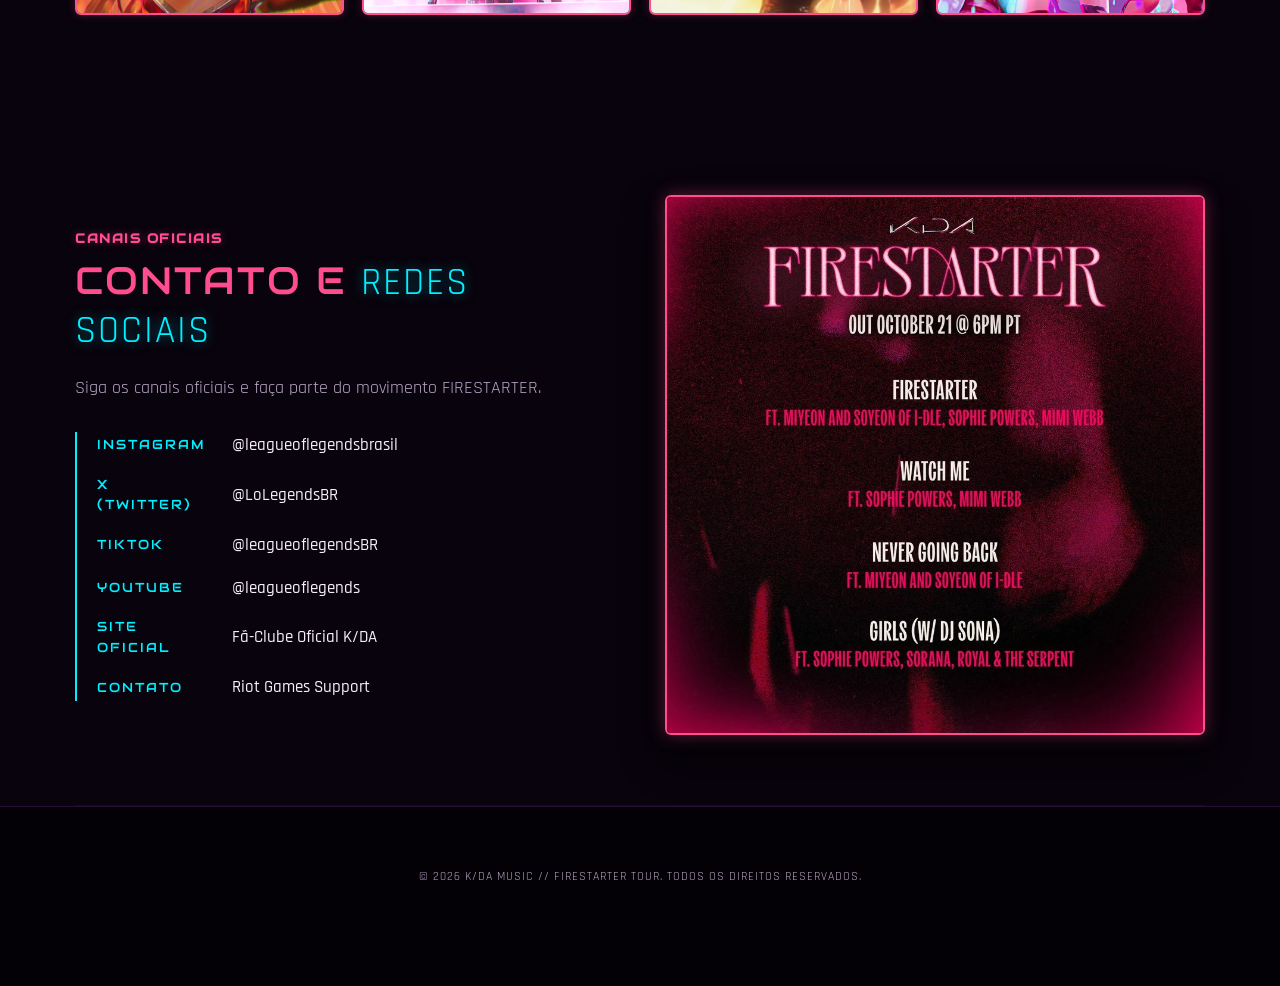
==== commit 5eb33ef1: "Update index.html" ====
--- a/index.html
+++ b/index.html
@@ -338,15 +338,16 @@
                         <input type="hidden" id="categoria-selecionada" value="EXPERIÊNCIA VIP">
 
                         <div class="form-group">
-                            <label for="cidade">Selecione a Cidade do Show</label>
-                            <select id="cidade" required>
-                                <option value="São Paulo, Brasil">São Paulo, Brasil</option>
-                                <option value="Curitiba, Brasil">Curitiba, Brasil</option>
-                                <option value="Porto Alegre, Brasil">Porto Alegre, Brasil</option>
-                                <option value="Belo Horizonte, Brasil">Belo Horizonte, Brasil</option>
-                                <option value="Rio de Janeiro, Brasil">Rio de Janeiro, Brasil</option>
-                            </select>
-                        </div>
+            <label for="cidade">Selecione a Cidade do Show</label>
+            <select id="cidade" required>
+                <option value="">Selecione uma cidade...</option>
+                <option value="São Paulo, Brasil">São Paulo, Brasil</option>
+                <option value="Curitiba, Brasil">Curitiba, Brasil</option>
+                <option value="Porto Alegre, Brasil">Porto Alegre, Brasil</option>
+                <option value="Belo Horizonte, Brasil">Belo Horizonte, Brasil</option>
+                <option value="Rio de Janeiro, Brasil">Rio de Janeiro, Brasil</option>
+            </select>
+        </div>
 
                         <div class="form-group">
                             <label for="nome">Nome Completo do Titular</label>
@@ -381,7 +382,7 @@
         </section>
 
         <!-- SLIDESHOW CARROSSEL CONTÍNUO (3ª FOTO CORRETA: EVEFO.WEBP) -->
-        <section id="galeria" style="padding: 60px 0; text-align: center;"></section>
+        <section id="galeria" style="padding: 60px 0; text-align: center;">
             <span class="subtitle-tag">VISUAL FIRESTARTER</span>
             <h2 class="title-large">GALERIA <span>EM MOVIMENTO</span></h2>
             
@@ -396,7 +397,7 @@
         </section>
 
         <!-- GALERIA LIGHTBOX 100% CSS -->
-        <section id="galeria" style="padding: 70px 0;">
+        <section id="lightbox" style="padding: 70px 0;">
             <span class="subtitle-tag" style="text-align: center;">GALERIA DE IMAGENS</span>
             <h2 class="title-large" style="text-align: center;">LIGHTBOX <span>AMPLIADO</span></h2>
             
--- a/style.css
+++ b/style.css
@@ -657,3 +657,60 @@
         text-align: center;
     }
 }
+/* ============================================================
+   COMPLEMENTO FASE 3: SELETOR ID, ESTADOS E RESPONSIVIDADE
+   ============================================================ */
+
+/* Seletor de ID (#) */
+#mentoras, #datas, #ingressos {
+    scroll-margin-top: 90px;
+}
+
+/* Estados interativos (:focus e :active) */
+.nav-menu a:focus,
+.btn-chrome:focus,
+.booking-form input:focus,
+.booking-form select:focus,
+.booking-form textarea:focus {
+    outline: 2px solid #00f0ff;
+    outline-offset: 2px;
+}
+
+.btn-chrome:active,
+.nav-menu a:active {
+    transform: scale(0.97);
+    opacity: 0.85;
+}
+
+/* Responsividade: Tablet (até 992px) */
+@media (max-width: 992px) {
+    .cards-grid {
+        grid-template-columns: repeat(2, 1fr);
+        gap: 20px;
+    }
+}
+
+/* Responsividade: Smartphone (até 600px) */
+@media (max-width: 600px) {
+    .header {
+        flex-direction: column;
+        gap: 10px;
+        padding: 12px 15px;
+    }
+
+    .nav-menu {
+        flex-wrap: wrap;
+        justify-content: center;
+        gap: 10px;
+    }
+
+    .cards-grid {
+        grid-template-columns: 1fr;
+    }
+
+    .tour-table th,
+    .tour-table td {
+        padding: 8px 6px;
+        font-size: 0.8rem;
+    }
+}
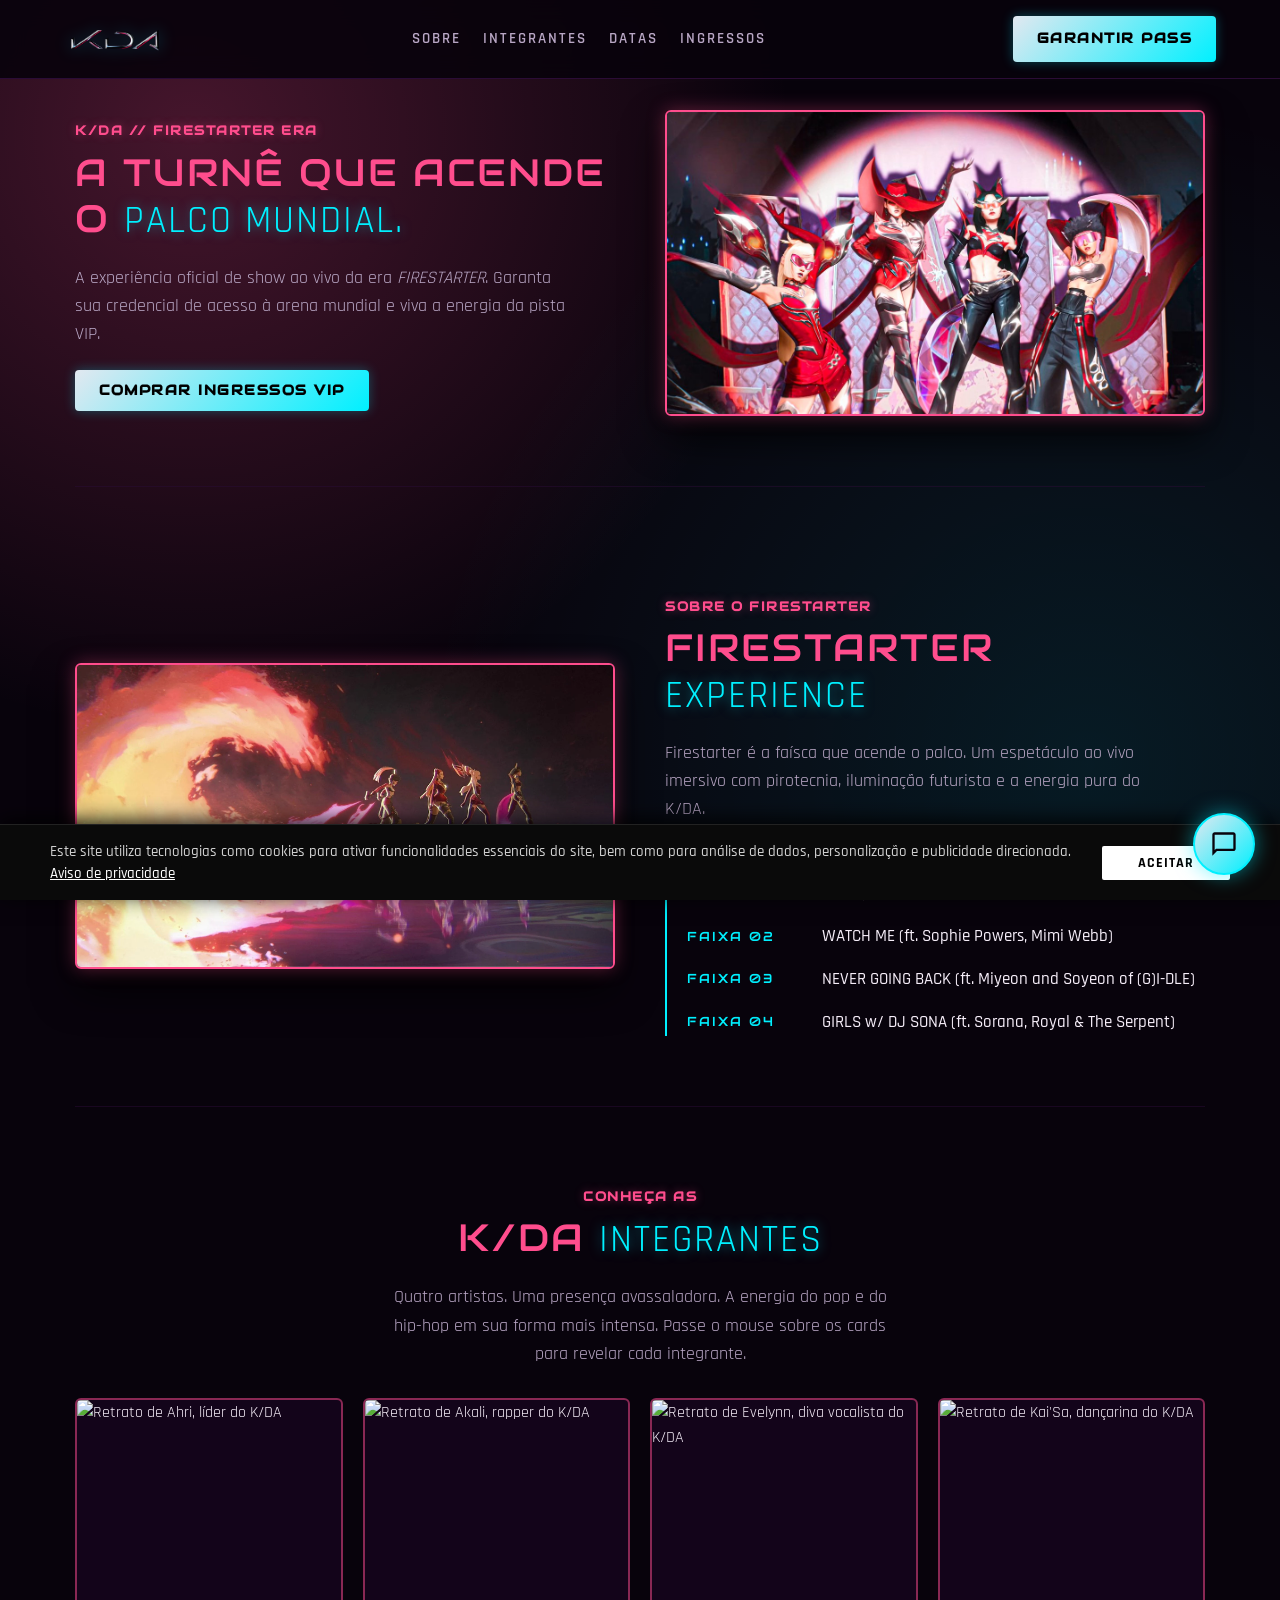
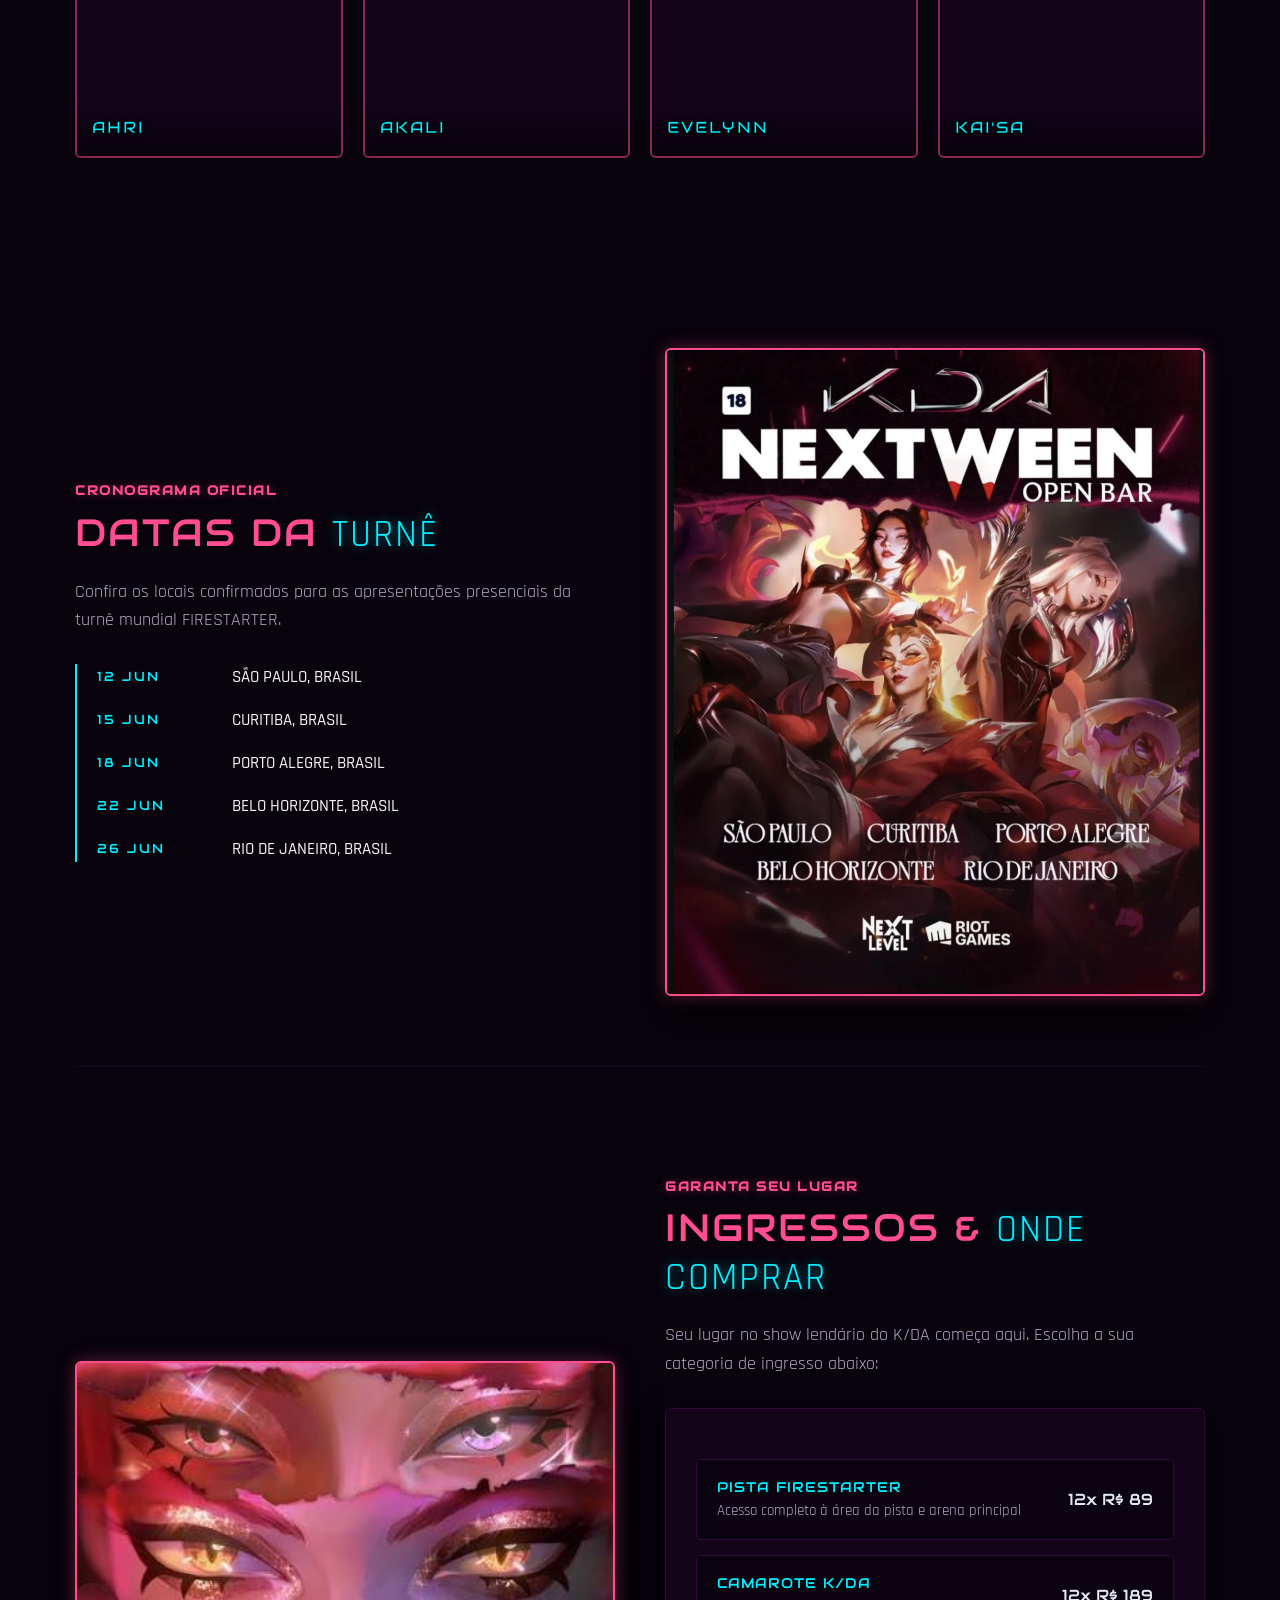
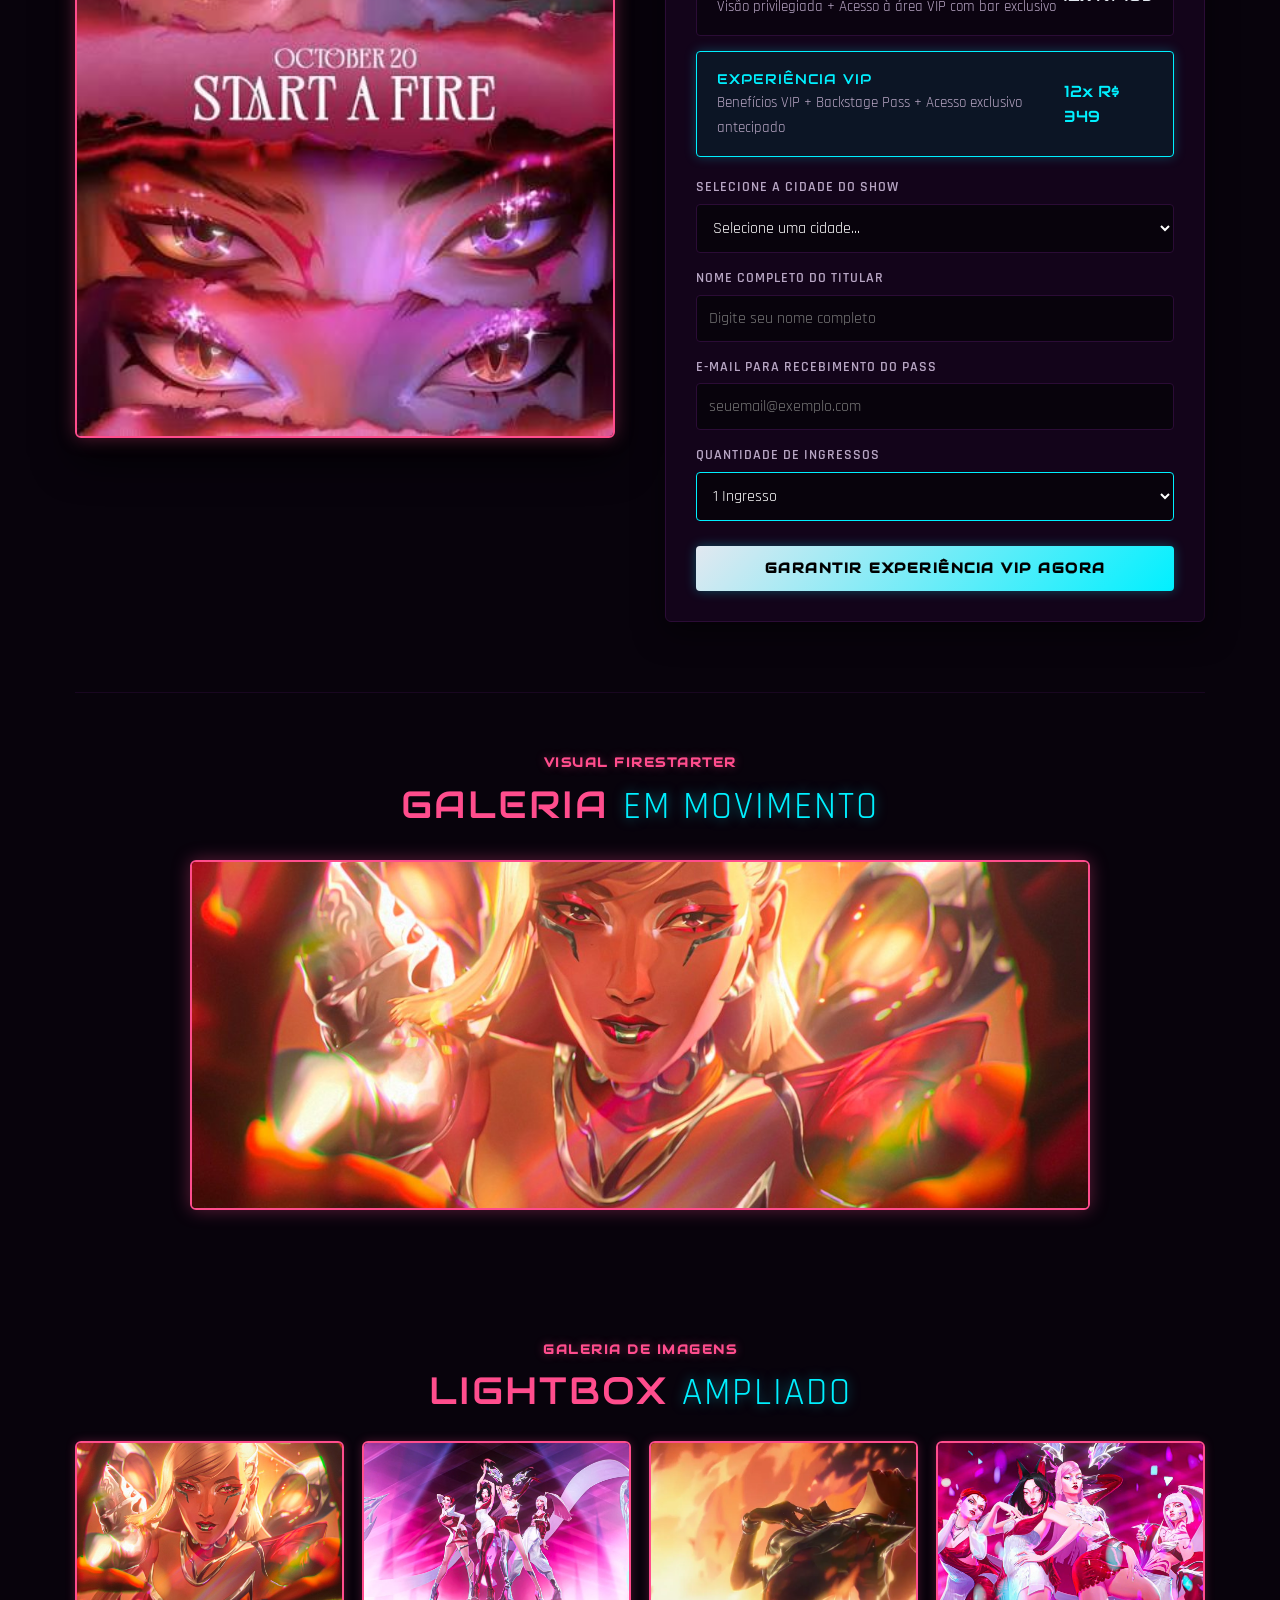
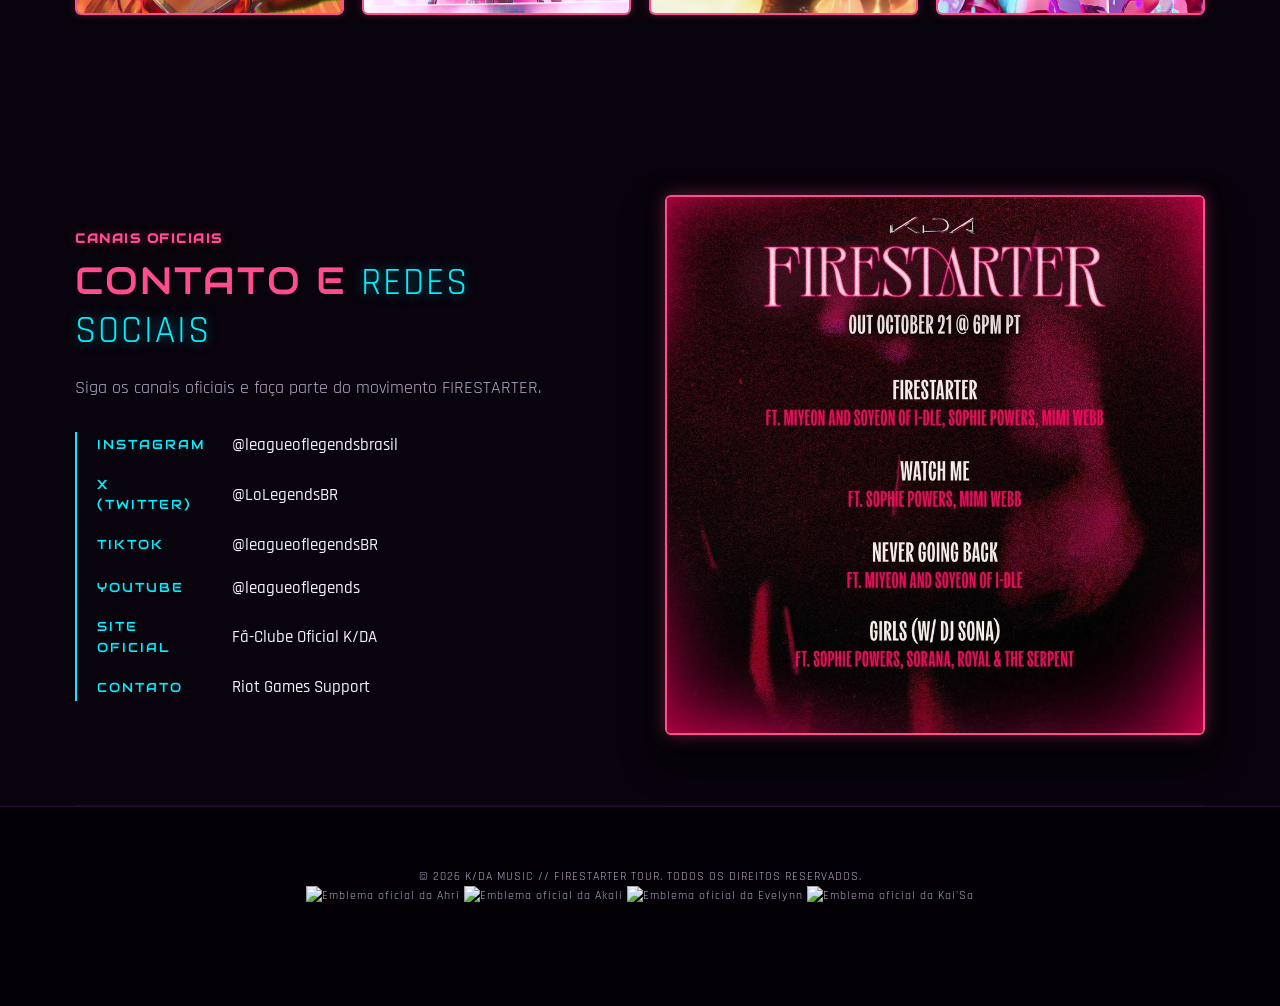
==== commit c4443ad5: "Update index.html" ====
--- a/index.html
+++ b/index.html
@@ -206,7 +206,7 @@
         <article class="card-container">
             <div class="card-inner">
                 <div class="card-front">
-                    <img src="KdaFirestarter/ahri.jpg" alt="Retrato de Ahri, líder do K/DA" loading="lazy">
+                    <img src="KdaFirestarter/arlol.jpg" alt="Retrato de Ahri, líder do K/DA" loading="lazy">
                     <div class="card-front-title">AHRI</div>
                 </div>
                 <div class="card-back">
@@ -221,7 +221,7 @@
         <article class="card-container">
             <div class="card-inner">
                 <div class="card-front">
-                    <img src="KdaFirestarter/akali.jpg" alt="Retrato de Akali, rapper do K/DA" loading="lazy">
+                    <img src="KdaFirestarter/alol.jpg" alt="Retrato de Akali, rapper do K/DA" loading="lazy">
                     <div class="card-front-title">AKALI</div>
                 </div>
                 <div class="card-back">
@@ -236,7 +236,7 @@
         <article class="card-container">
             <div class="card-inner">
                 <div class="card-front">
-                    <img src="KdaFirestarter/evelynn.jpg" alt="Retrato de Evelynn, diva vocalista do K/DA" loading="lazy">
+                    <img src="KdaFirestarter/elol.jpg" alt="Retrato de Evelynn, diva vocalista do K/DA" loading="lazy">
                     <div class="card-front-title">EVELYNN</div>
                 </div>
                 <div class="card-back">
@@ -251,7 +251,7 @@
         <article class="card-container">
             <div class="card-inner">
                 <div class="card-front">
-                    <img src="KdaFirestarter/kaisa.jpg" alt="Retrato de Kai'Sa, dançarina do K/DA" loading="lazy">
+                    <img src="KdaFirestarter/klol.jpg" alt="Retrato de Kai'Sa, dançarina do K/DA" loading="lazy">
                     <div class="card-front-title">KAI'SA</div>
                 </div>
                 <div class="card-back">
@@ -506,6 +506,12 @@
     <!-- RODAPÉ -->
     <footer class="footer">
         <p>© 2026 K/DA MUSIC // FIRESTARTER TOUR. TODOS OS DIREITOS RESERVADOS.</p>
+        <div class="footer-simbolos">
+  <img src="KdaFirestarter/simboahri.jpg" alt="Emblema oficial da Ahri">
+  <img src="KdaFirestarter/akalisimbo.jpg" alt="Emblema oficial da Akali">
+  <img src="KdaFirestarter/simbevelynn.jpg" alt="Emblema oficial da Evelynn">
+  <img src="KdaFirestarter/kaisimbo.jpg" alt="Emblema oficial da Kai'Sa">
+</div>
     </footer>
 
     <!-- SCRIPTS DE INTERATIVIDADE DOS INGRESSOS E COOKIES -->
@@ -534,7 +540,7 @@
 
             const msgDiv = document.getElementById('mensagem-sucesso');
             msgDiv.style.display = 'block';
-            msgDiv.innerHTML = `✨ <strong>Sucesso, ${nome}!</strong> Confirmamos a reserva de <strong>${qtd}x ${tipo}</strong> para <strong>${cidade}</strong>. Os e-tickets foram enviados para <em>${email}</em>.`;
+            msgDiv.innerHTML = ` <strong>Sucesso, ${nome}!</strong> Confirmamos a reserva de <strong>${qtd}x ${tipo}</strong> para <strong>${cidade}</strong>. Os e-tickets foram enviados para <em>${email}</em>.`;
 
             form.reset();
         }
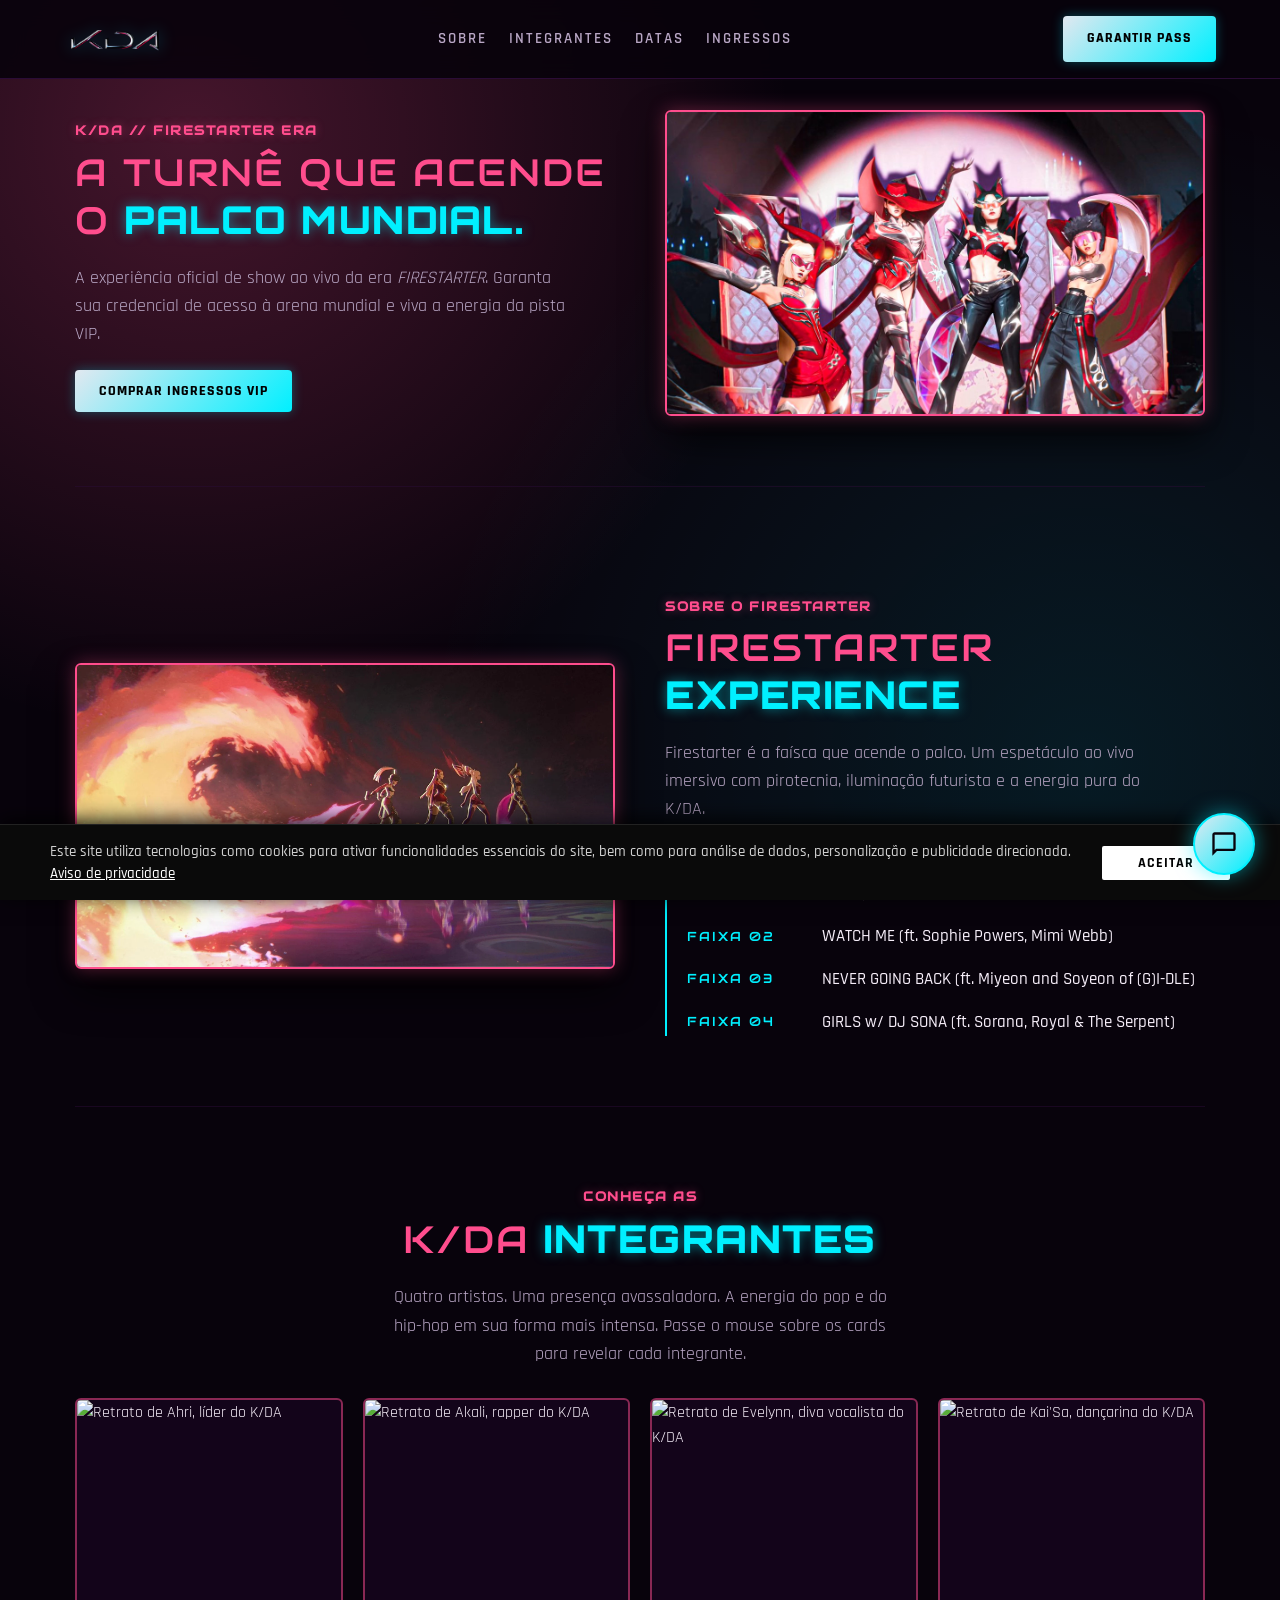
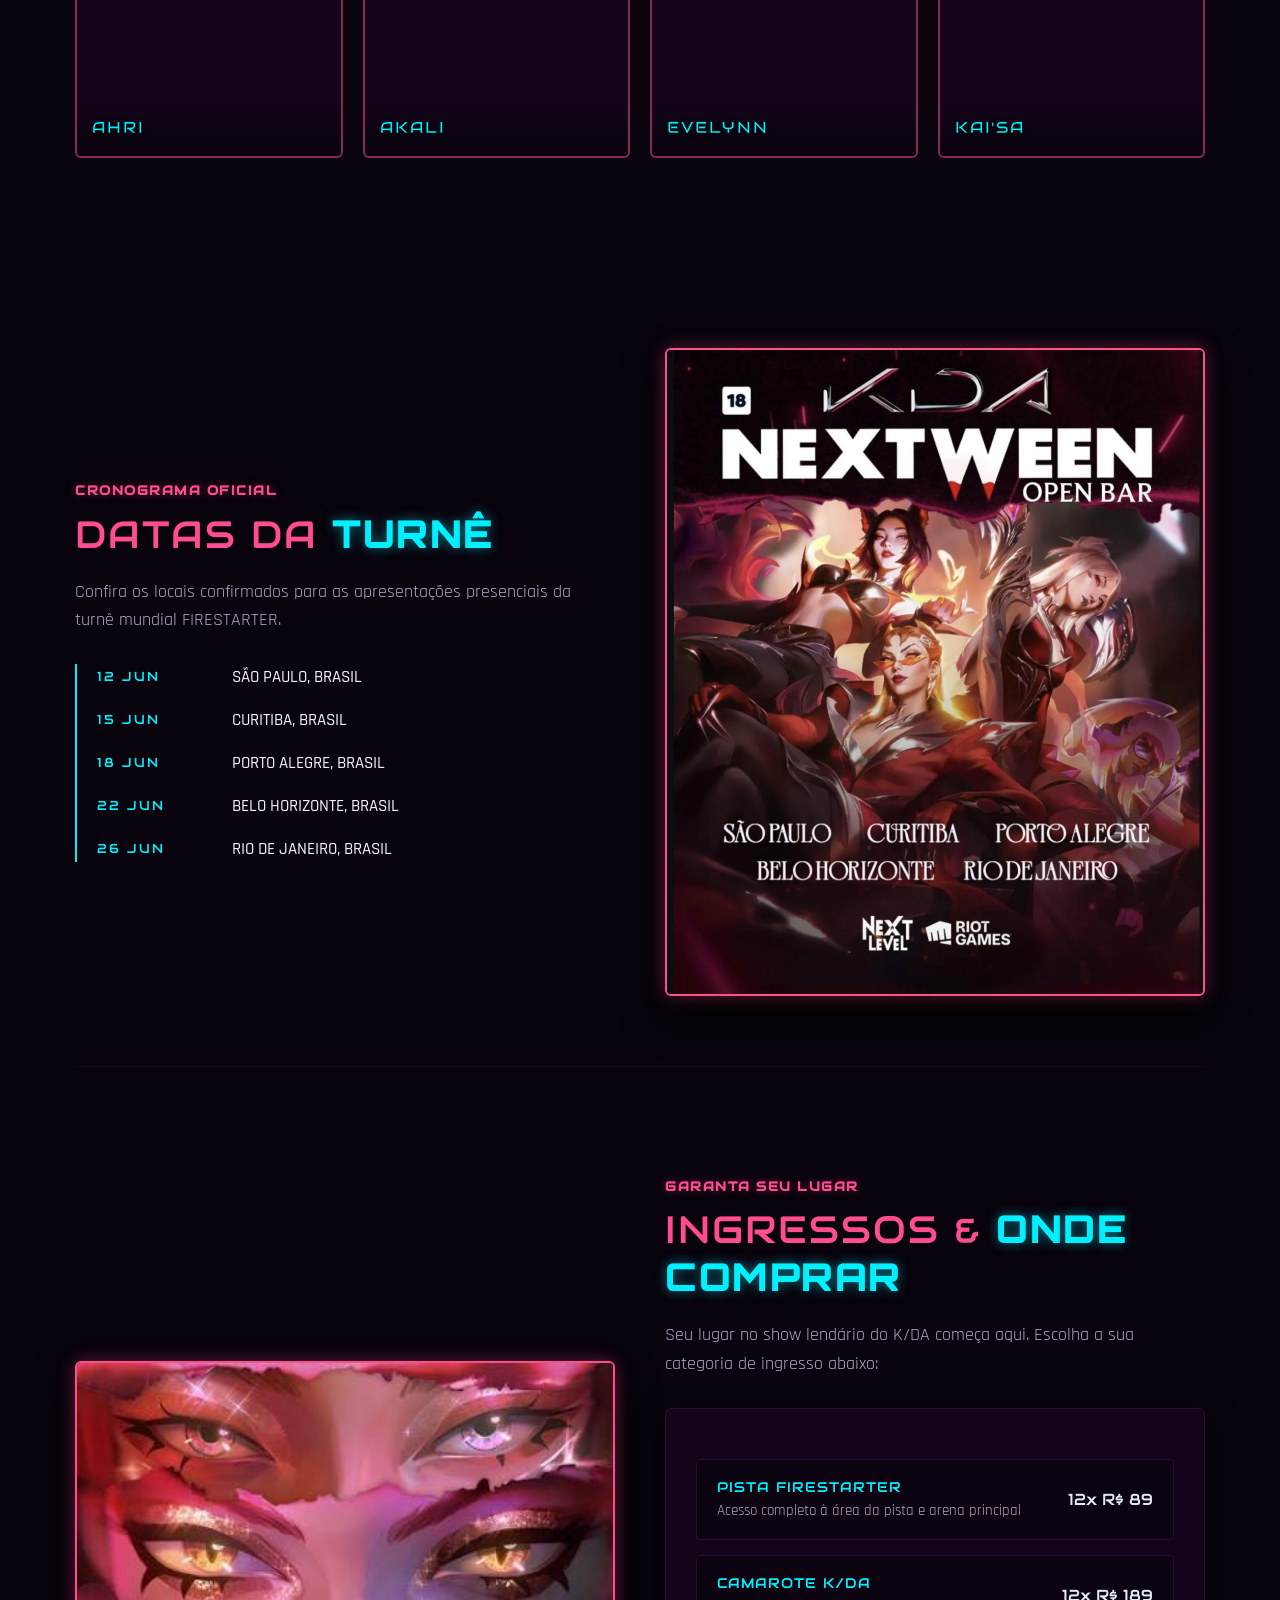
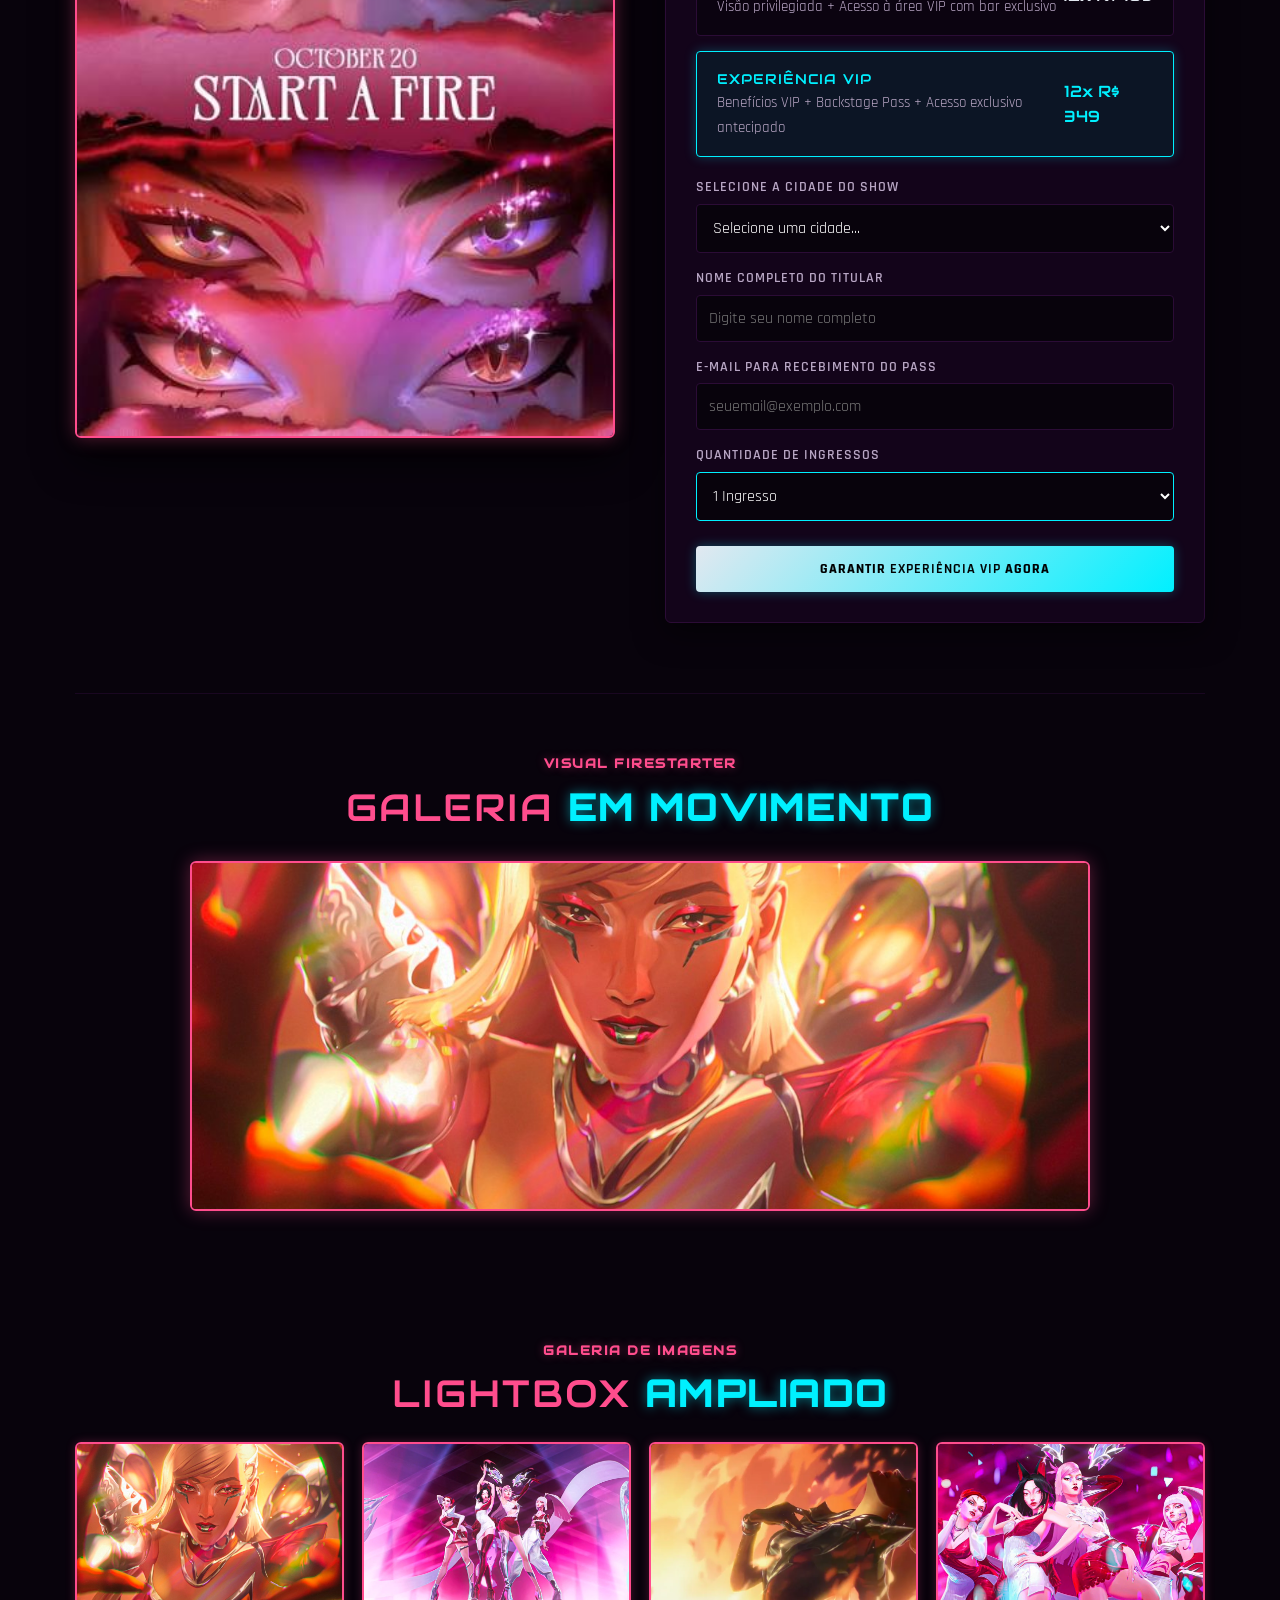
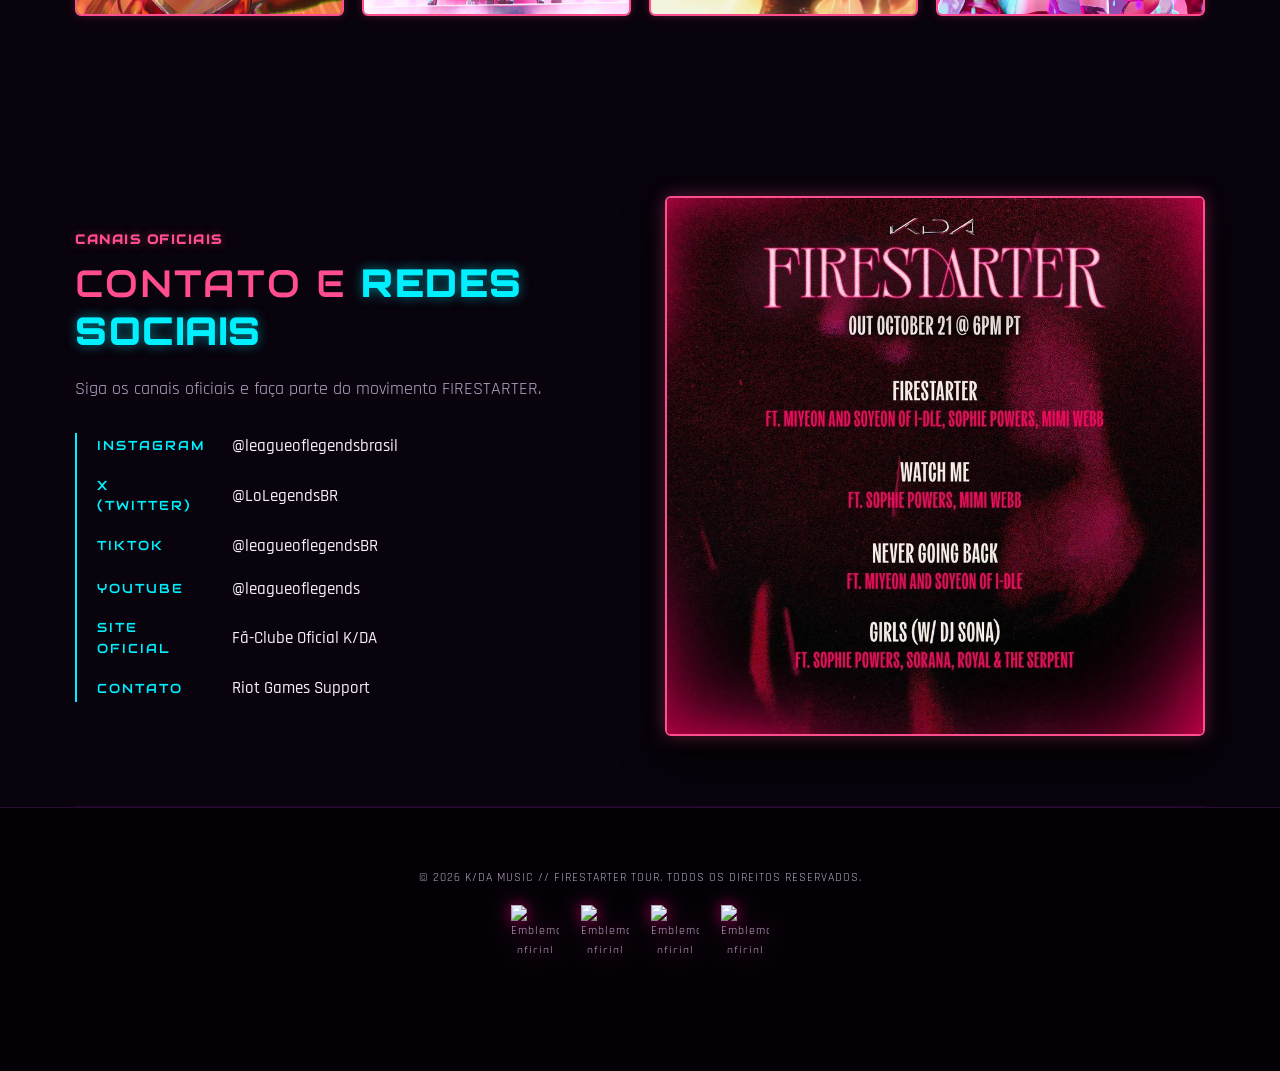
==== commit add4690b: "Update index.html" ====
--- a/index.html
+++ b/index.html
@@ -5,10 +5,9 @@
     <meta name="viewport" content="width=device-width, initial-scale=1.0">
     <title>K/DA FIRESTARTER — World Tour Official</title>
     
-    <!-- Google Fonts: Audiowide & Rajdhani -->
     <link rel="preconnect" href="https://fonts.googleapis.com">
-    <link rel="preconnect" href="https://fonts.gstatic.com" crossorigin>
-    <link href="https://fonts.googleapis.com/css2?family=Audiowide&family=Rajdhani:wght@300;400;500;600;700&display=swap" rel="stylesheet">
+<link rel="preconnect" href="https://fonts.gstatic.com" crossorigin>
+<link href="https://fonts.googleapis.com/css2?family=Audiowide&family=Orbitron:wght@700;900&family=Rajdhani:wght@500;600;700&display=swap" rel="stylesheet">
 
     <!-- Arquivo CSS Externo -->
     <link rel="stylesheet" href="style.css">
--- a/style.css
+++ b/style.css
@@ -714,3 +714,55 @@
         font-size: 0.8rem;
     }
 }
+.footer-simbolos {
+  display: flex;
+  justify-content: center;
+  align-items: center;
+  gap: 22px;
+  margin: 18px auto;
+}
+
+.footer-simbolos img {
+  width: 48px;
+  height: 48px;
+  object-fit: contain;
+  mix-blend-mode: screen; /* Deixa o fundo preto transparente */
+  filter: drop-shadow(0 0 8px rgba(255, 0, 128, 0.75));
+  transition: transform 0.3s ease, filter 0.3s ease;
+}
+
+.footer-simbolos img:hover {
+  transform: translateY(-4px) scale(1.15);
+  filter: drop-shadow(0 0 14px rgba(255, 30, 150, 1));
+}
+/* 1. Início dos títulos principais mantém Audiowide */
+h1, h2 {
+  font-family: 'Audiowide', sans-serif;
+}
+
+/* 2. Continuação do título (ex: "PALCO MUNDIAL.") usa Orbitron */
+h1 span, h2 span, .titulo-destaque {
+  font-family: 'Orbitron', sans-serif;
+  font-weight: 900;
+  letter-spacing: 1.5px;
+}
+
+/* 3. Textos menores, subtítulos, tabelas e listas ficam na Rajdhani */
+body, p, li, td, th, h3, label, input, select, textarea {
+  font-family: 'Rajdhani', sans-serif;
+}
+
+/* Botões e caixas azuis clicáveis na fonte Rajdhani */
+button,
+.btn,
+.btn-primary,
+a.cta,
+input[type="submit"],
+.btn-chrome,
+a.btn-chrome,
+button.btn-chrome {
+  font-family: 'Rajdhani', sans-serif;
+  font-weight: 700;
+  letter-spacing: 1px;
+  text-transform: uppercase;
+}
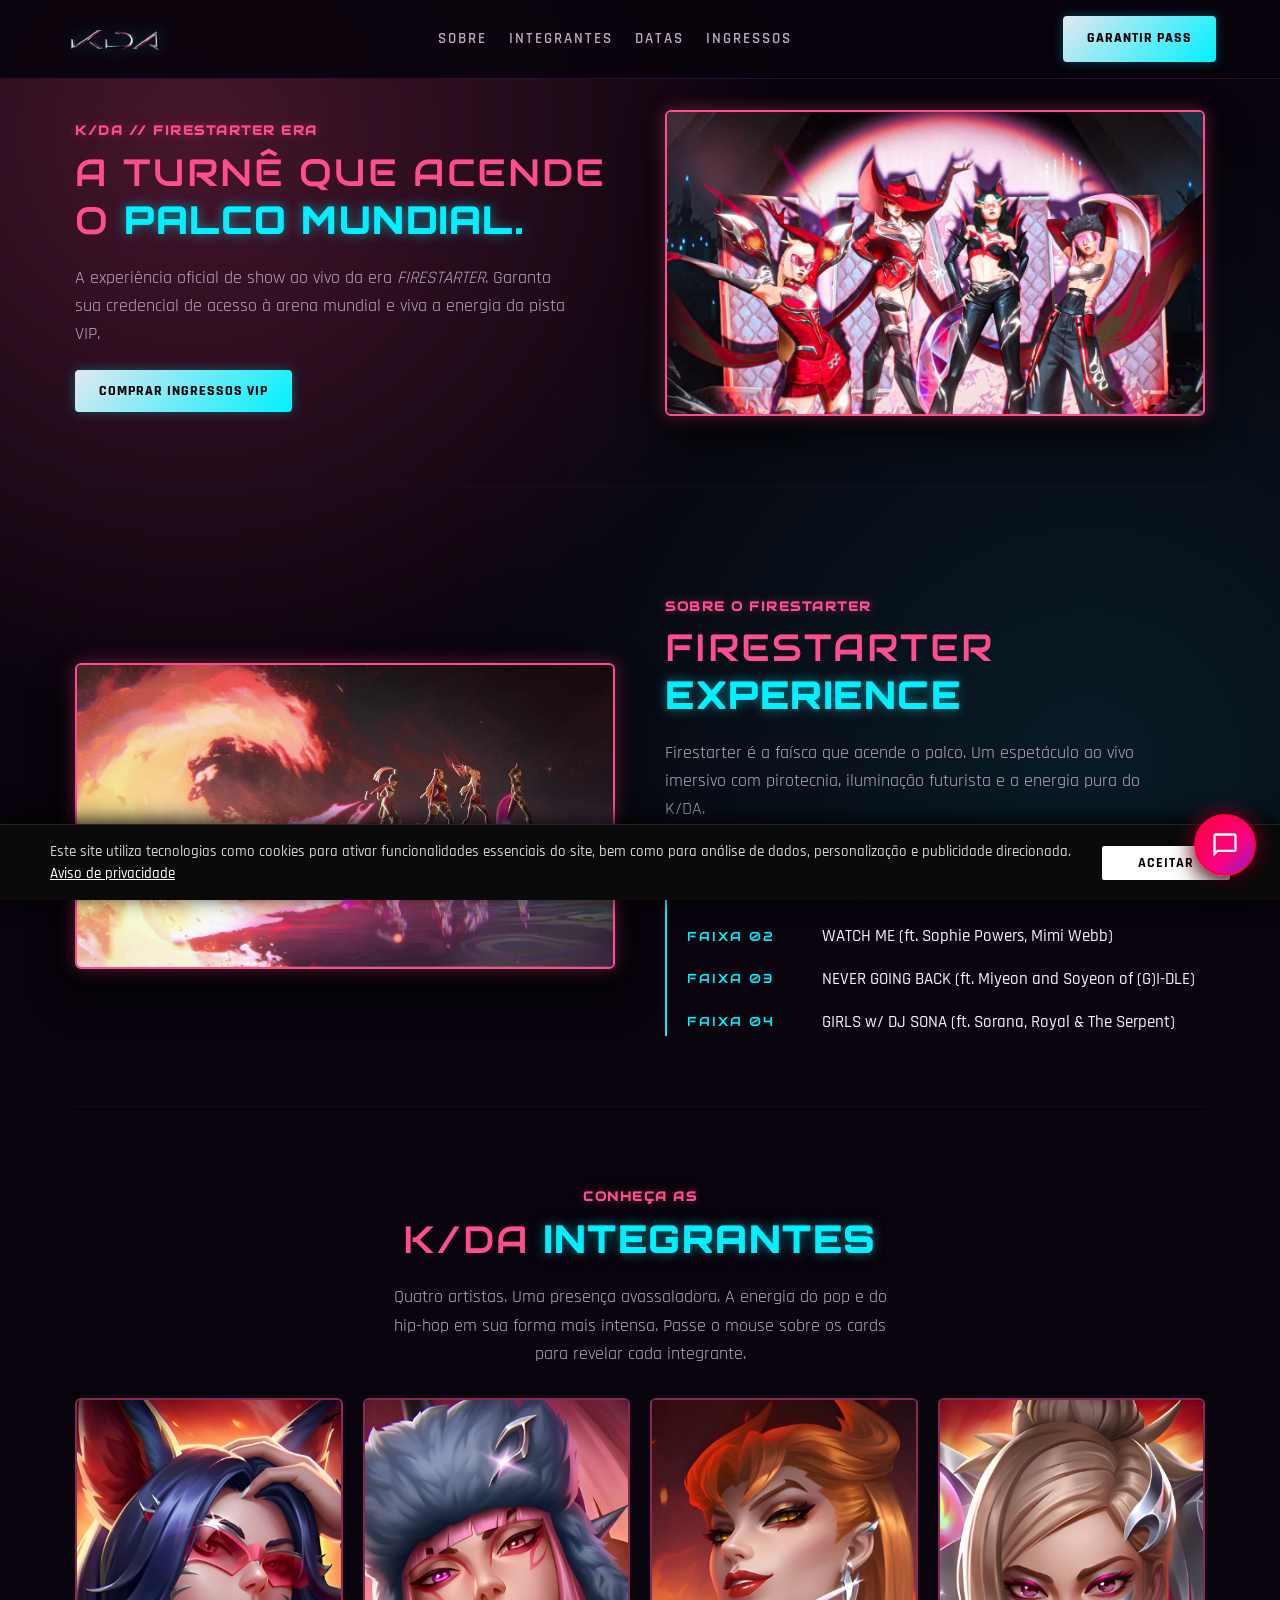
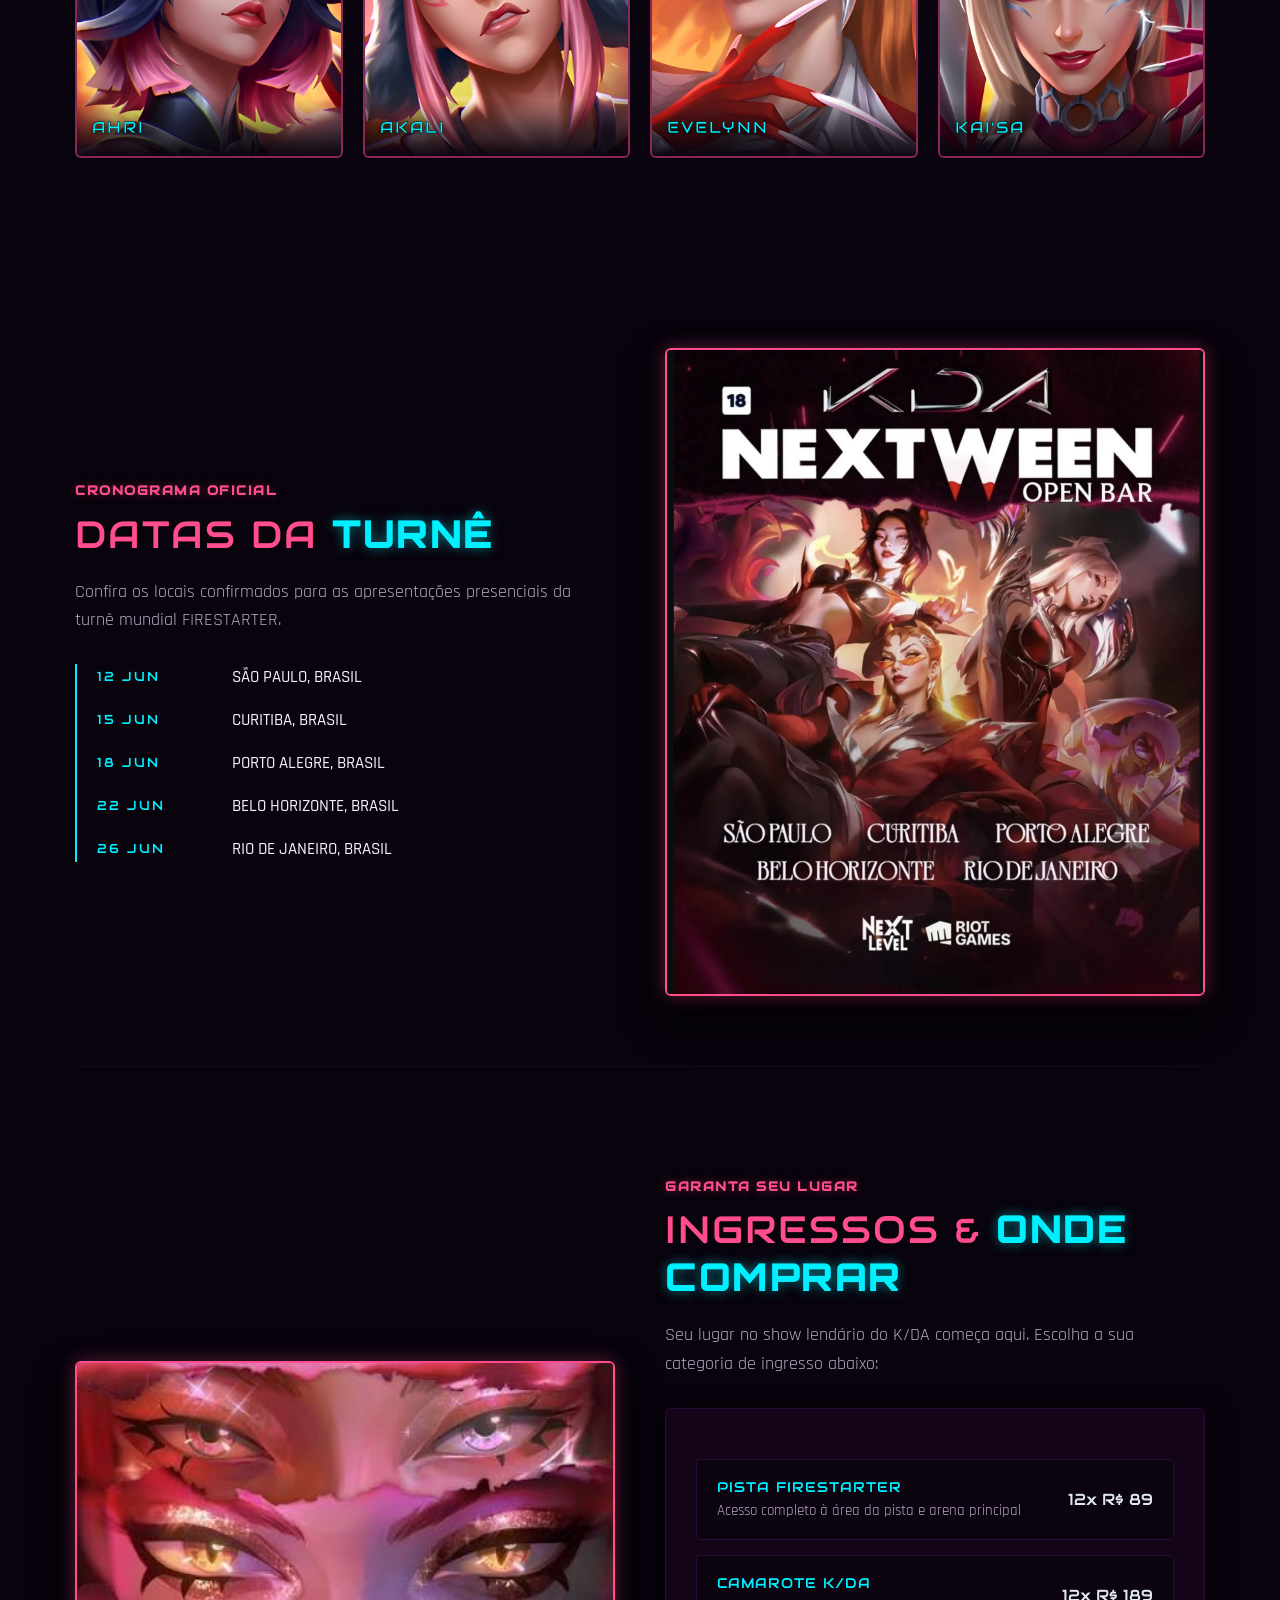
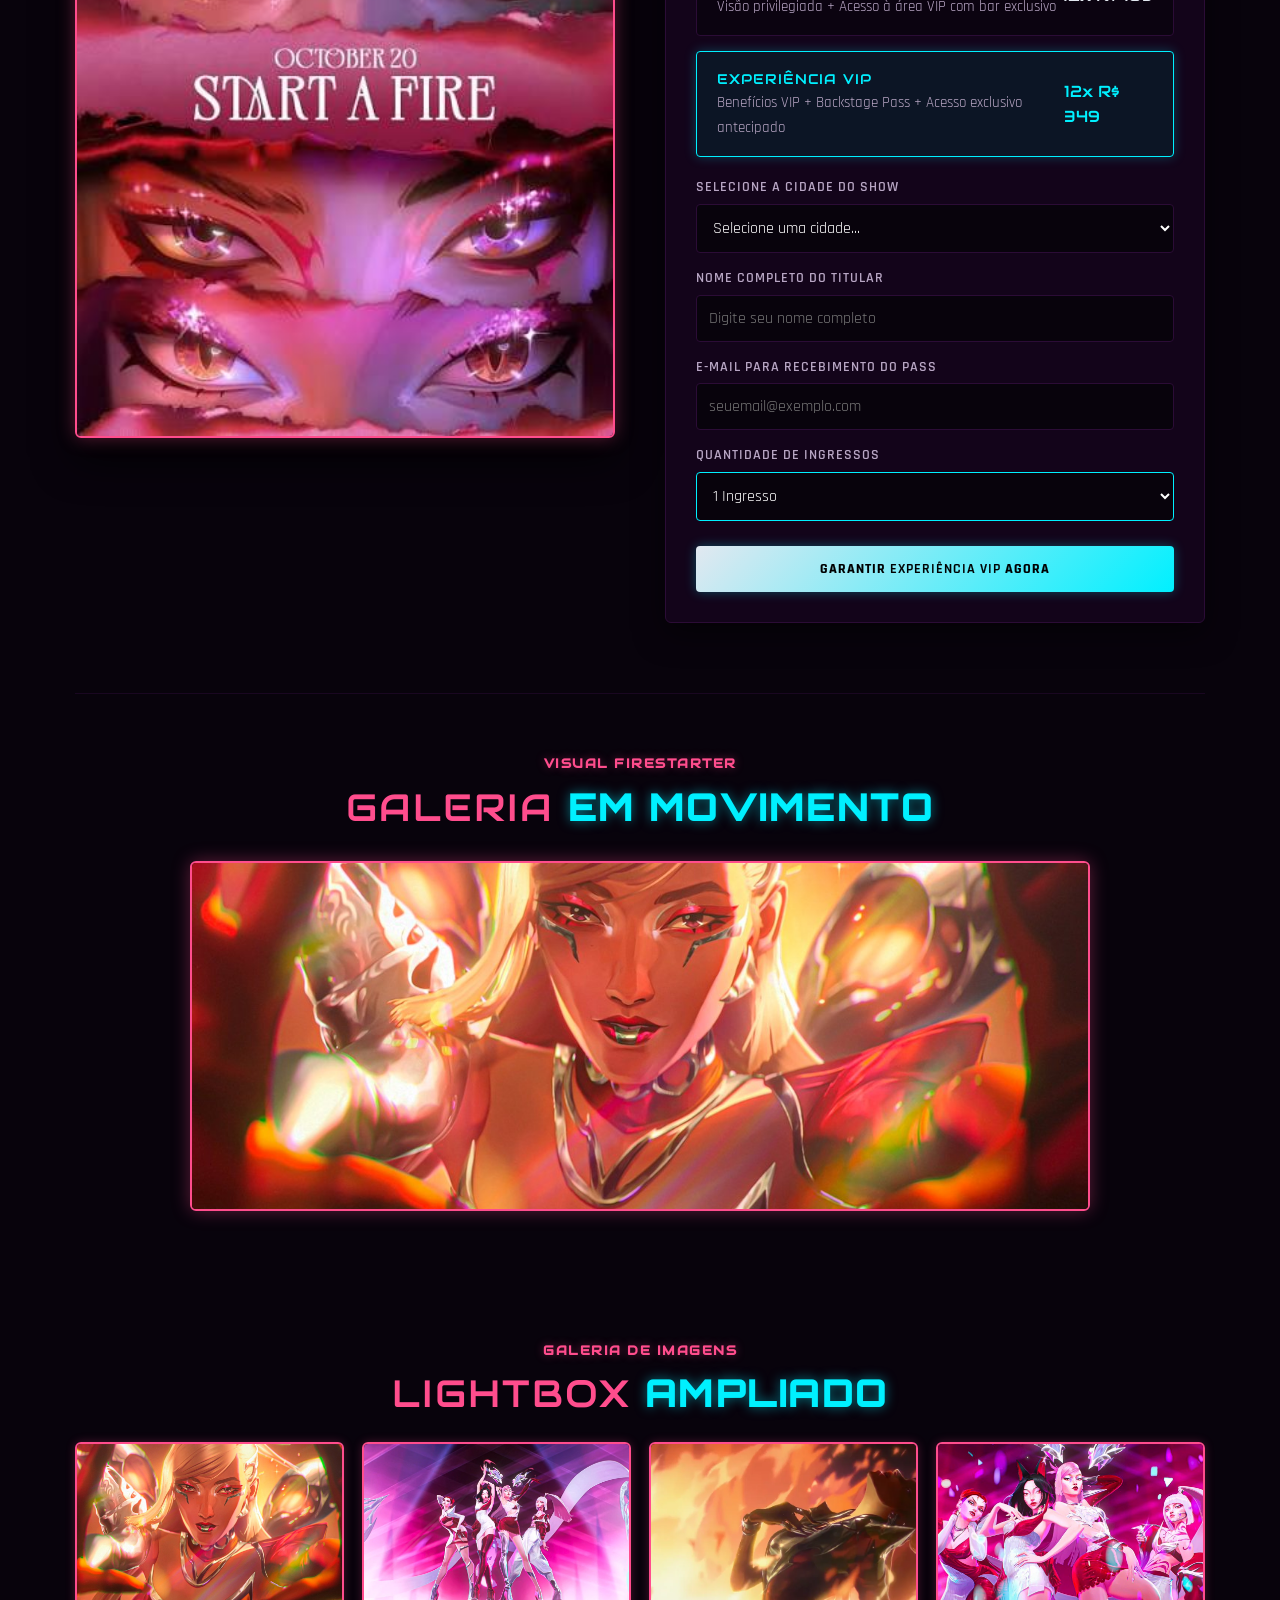
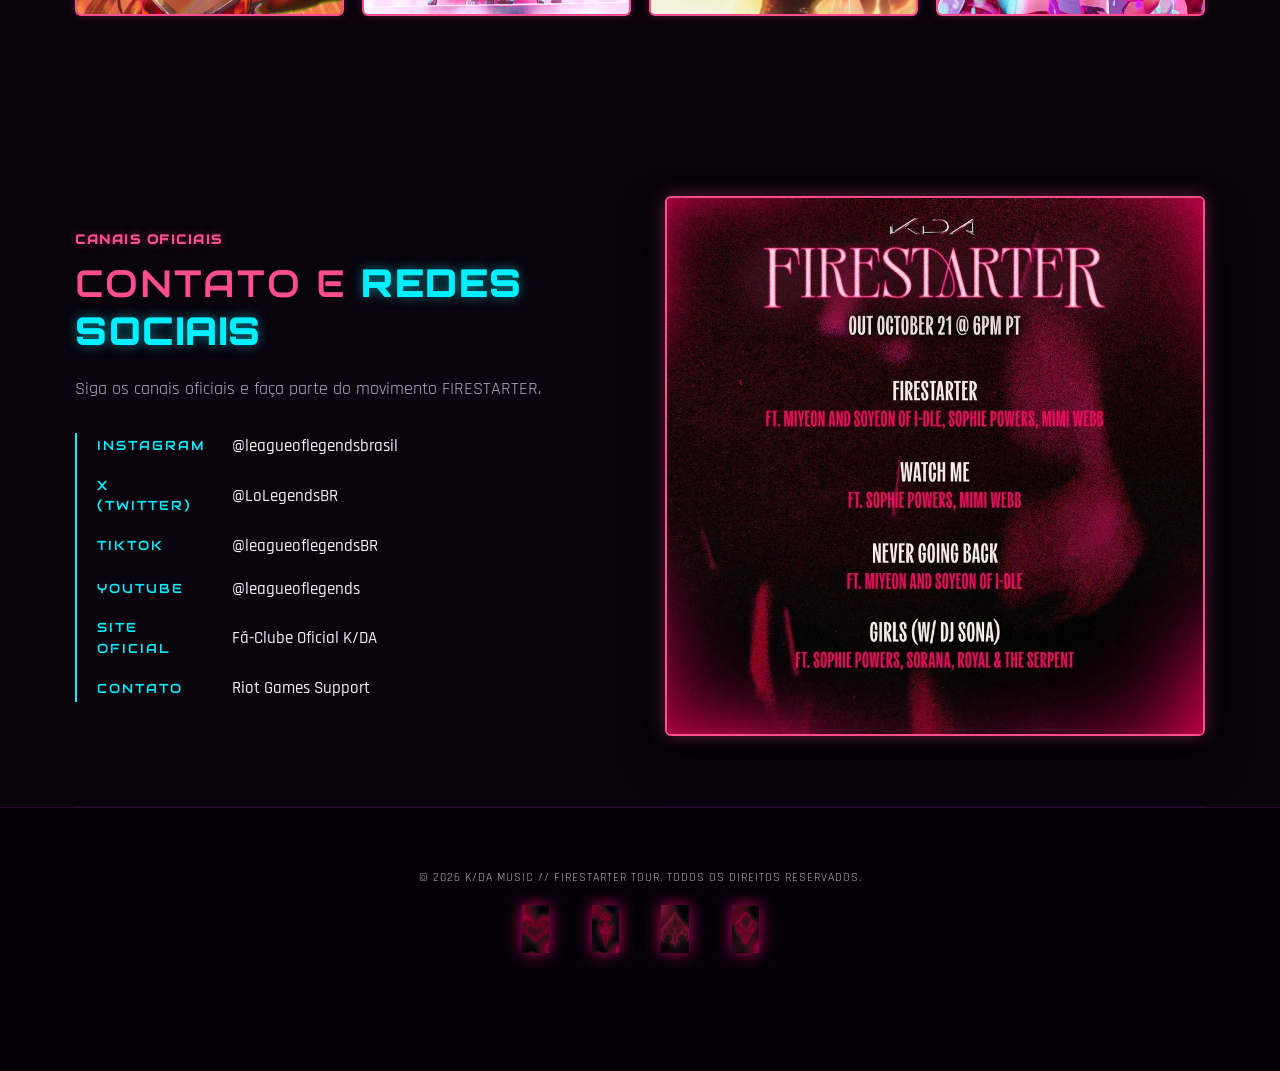
==== commit 68f1f668: "Update index.html" ====
--- a/index.html
+++ b/index.html
@@ -412,7 +412,7 @@
                 <a href="#galeria" class="lightbox-overlay"></a>
                 <div class="lightbox-content">
                     <a href="#galeria" class="close-btn">&times;</a>
-                    <img src="KdaFirestarter/palco.png" alt="Visão ampliada da iluminação do palco principal" loading="lazy">
+                    <img src="KdaFirestarter/red.jpg" alt="Visão ampliada da iluminação do palco principal" loading="lazy">
                 </div>
             </div>
 
@@ -420,7 +420,7 @@
                 <a href="#galeria" class="lightbox-overlay"></a>
                 <div class="lightbox-content">
                     <a href="#galeria" class="close-btn">&times;</a>
-                    <img src="KdaFirestarter/Andar.png" alt="Visão ampliada das integrantes caminhando na passarela" loading="lazy">
+                    <img src="KdaFirestarter/branco.jpg" alt="Visão ampliada das integrantes caminhando na passarela" loading="lazy">
                 </div>
             </div>
 
@@ -436,7 +436,7 @@
                 <a href="#galeria" class="lightbox-overlay"></a>
                 <div class="lightbox-content">
                     <a href="#galeria" class="close-btn">&times;</a>
-                    <img src="KdaFirestarter/rostos.png" alt="Visão ampliada do retrato das integrantes do K/DA" loading="lazy">
+                    <img src="KdaFirestarter/pode.jpg" alt="Visão ampliada do retrato das integrantes do K/DA" loading="lazy">
                 </div>
             </div>
         </section>
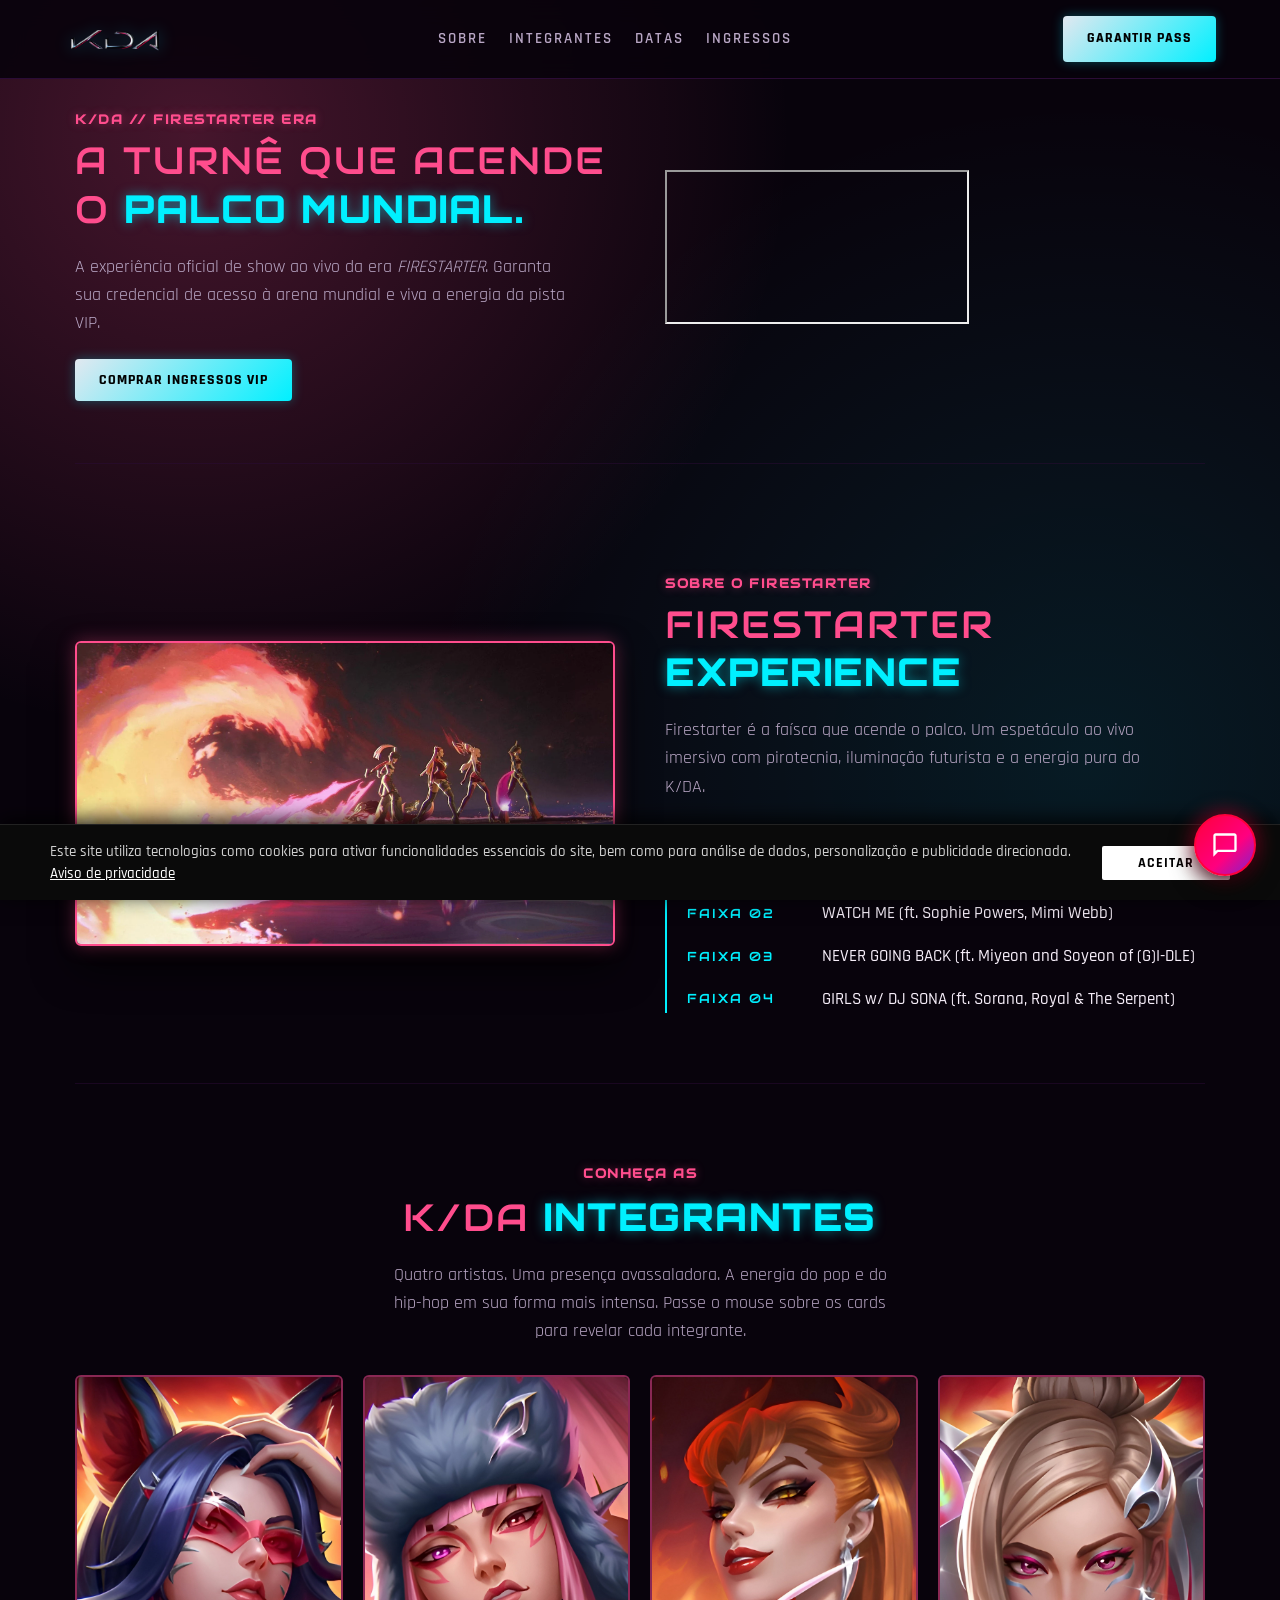
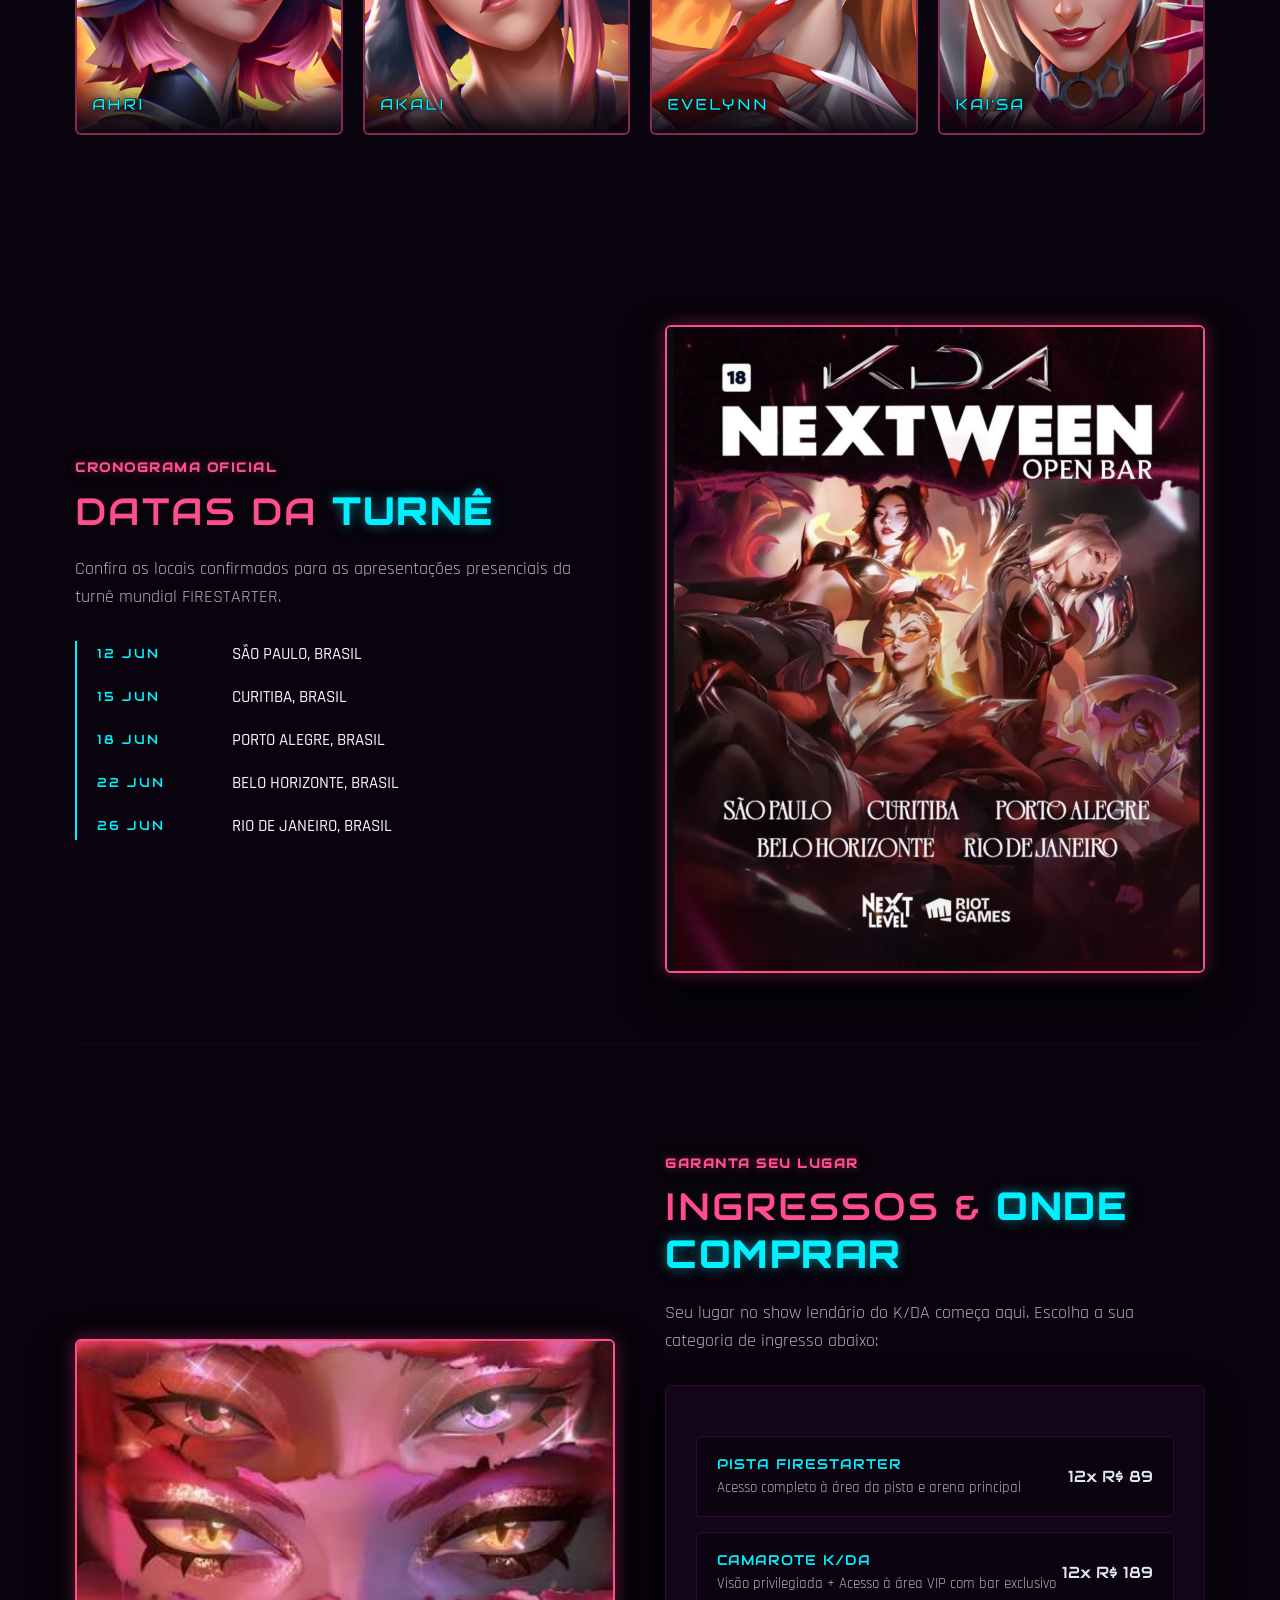
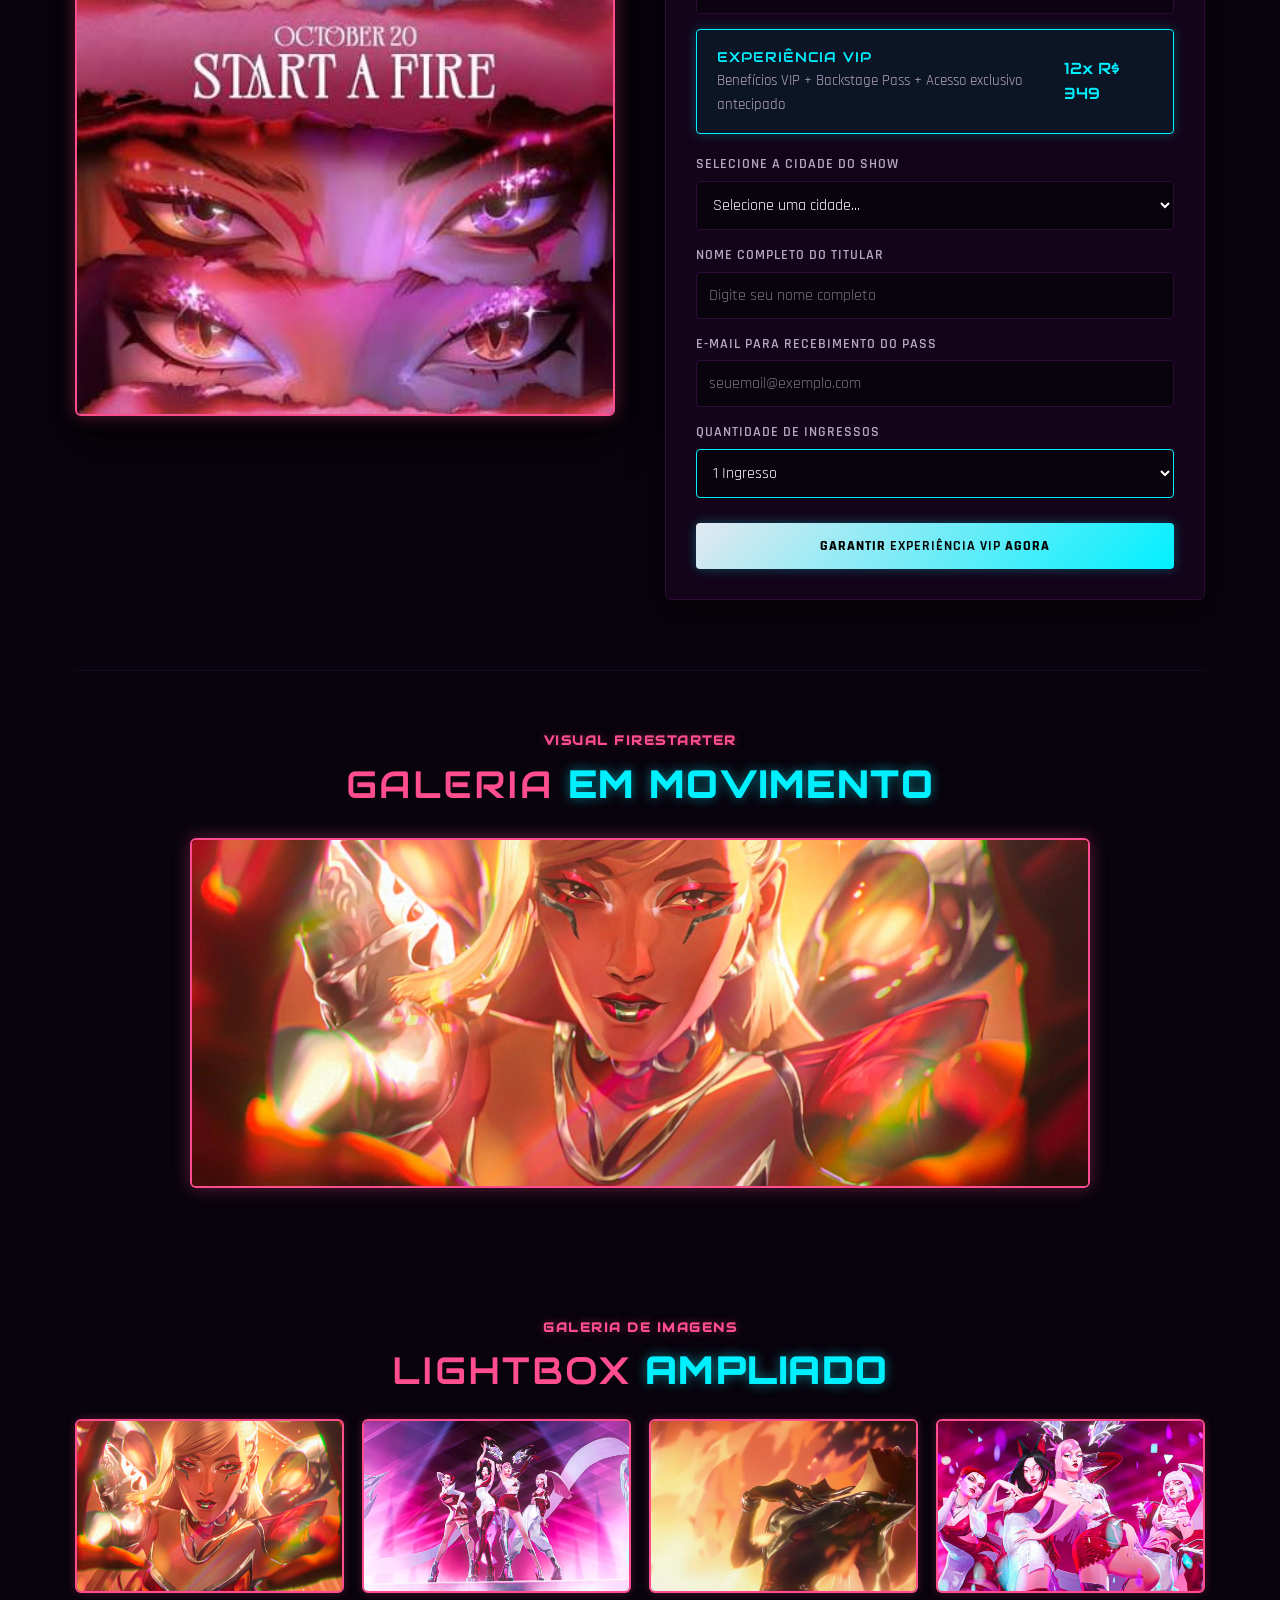
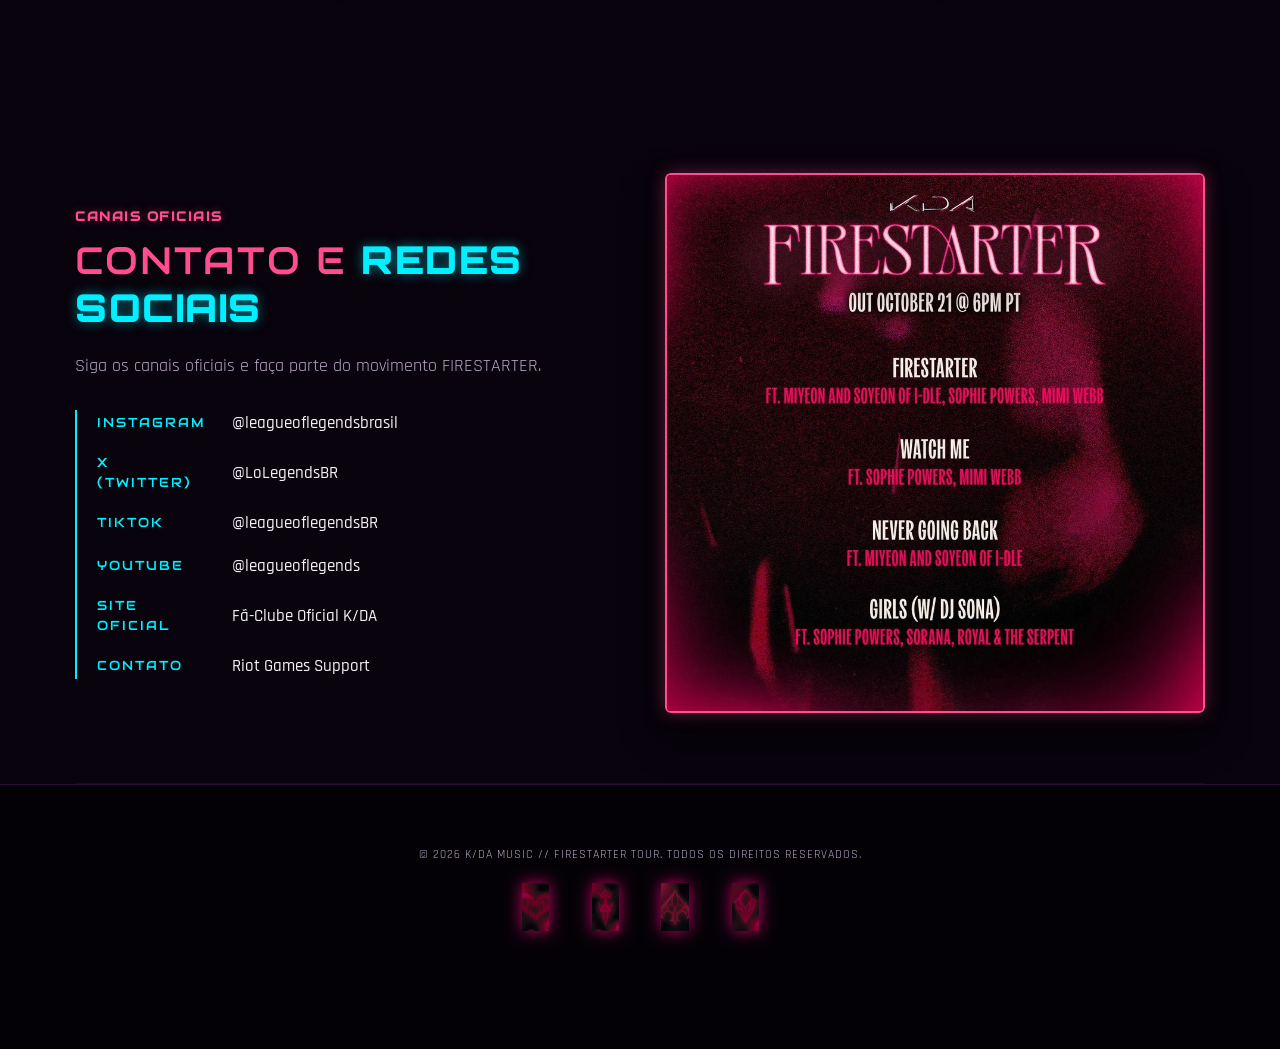
==== commit 520238d3: "Update index.html" ====
--- a/index.html
+++ b/index.html
@@ -150,18 +150,26 @@
 
     <div class="container">
 
-        <!-- HERO SECTION -->
-        <section class="section-split">
-            <div class="split-content">
-                <span class="subtitle-tag">K/DA // FIRESTARTER ERA</span>
-                <h1 class="title-large">A TURNÊ QUE ACENDE O <span>PALCO MUNDIAL.</span></h1>
-             <p class="text-desc">A experiência oficial de show ao vivo da era <em>FIRESTARTER</em>. Garanta sua credencial de acesso à arena mundial e viva a energia da pista VIP.</p>
-                <a href="#ingressos" class="btn-chrome">Comprar Ingressos VIP</a>
-            </div>
-            <div class="split-visual">
-                <img src="KdaFirestarter/kda.jpg" alt="Integrantes do grupo K/DA reunidas em iluminação néon no clipe FIRESTARTER">
-            </div>
-        </section>
+       <!-- HERO SECTION -->
+<section class="section-split">
+    <div class="split-content">
+        <span class="subtitle-tag">K/DA // FIRESTARTER ERA</span>
+        <h1 class="title-large">A TURNÊ QUE ACENDE O <span>PALCO MUNDIAL.</span></h1>
+        <p class="text-desc">A experiência oficial de show ao vivo da era <em>FIRESTARTER</em>. Garanta sua credencial de acesso à arena mundial e viva a energia da pista VIP.</p>
+        <a href="#ingressos" class="btn-chrome">Comprar Ingressos VIP</a>
+    </div>
+    <div class="split-visual">
+        <div class="hero-video-wrapper">
+            <iframe 
+                src="https://www.youtube.com/embed/Mmw-PpWhKFg?rel=0" 
+                title="K/DA - FIRESTARTER" 
+                allow="accelerometer; autoplay; clipboard-write; encrypted-media; gyroscope; picture-in-picture; web-share" 
+                referrerpolicy="strict-origin-when-cross-origin" 
+                allowfullscreen>
+            </iframe>
+        </div>
+    </div>
+</section>
 
         <!-- SOBRE O PROGRAMA E TRACKLIST -->
         <section id="sobre" class="section-split reverse">
@@ -436,7 +444,7 @@
                 <a href="#galeria" class="lightbox-overlay"></a>
                 <div class="lightbox-content">
                     <a href="#galeria" class="close-btn">&times;</a>
-                    <img src="KdaFirestarter/pode.jpg" alt="Visão ampliada do retrato das integrantes do K/DA" loading="lazy">
+                    <img src="KdaFirestarter/pose.jpg" alt="Visão ampliada do retrato das integrantes do K/DA" loading="lazy">
                 </div>
             </div>
         </section>
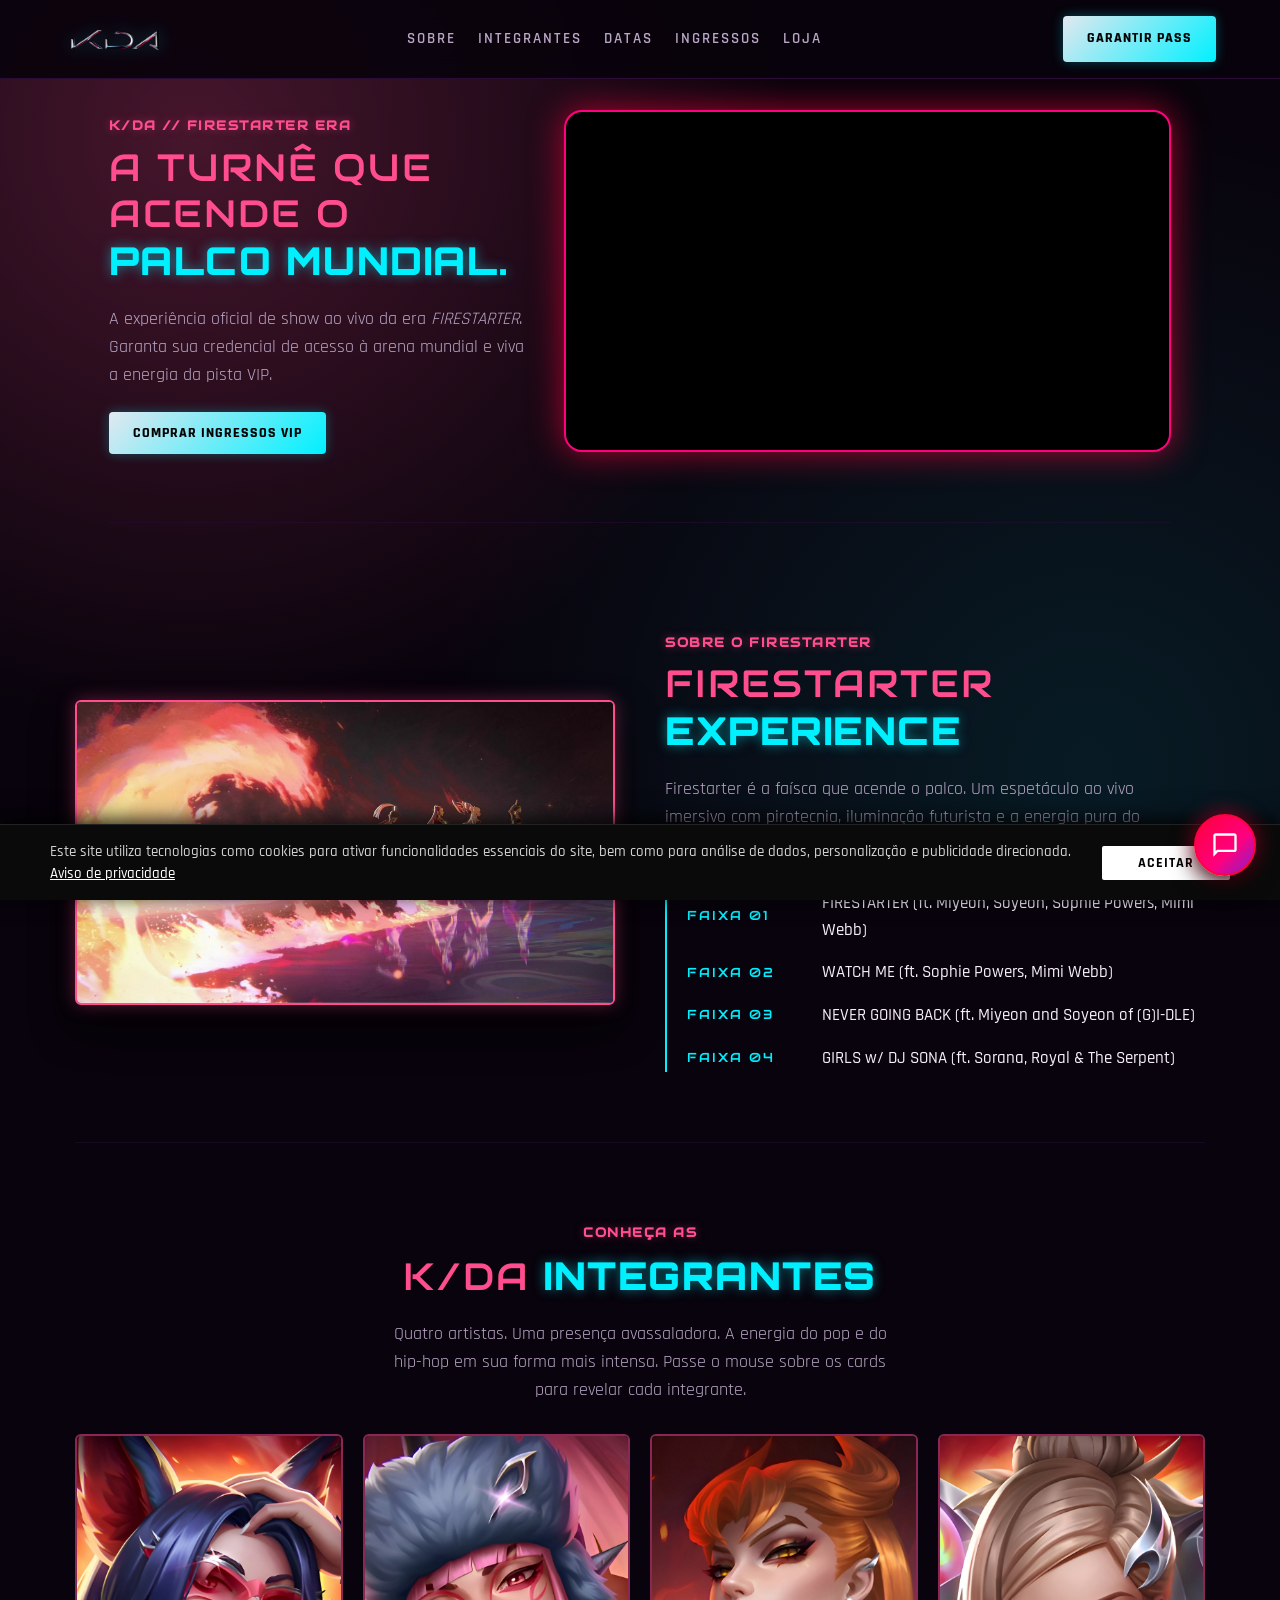
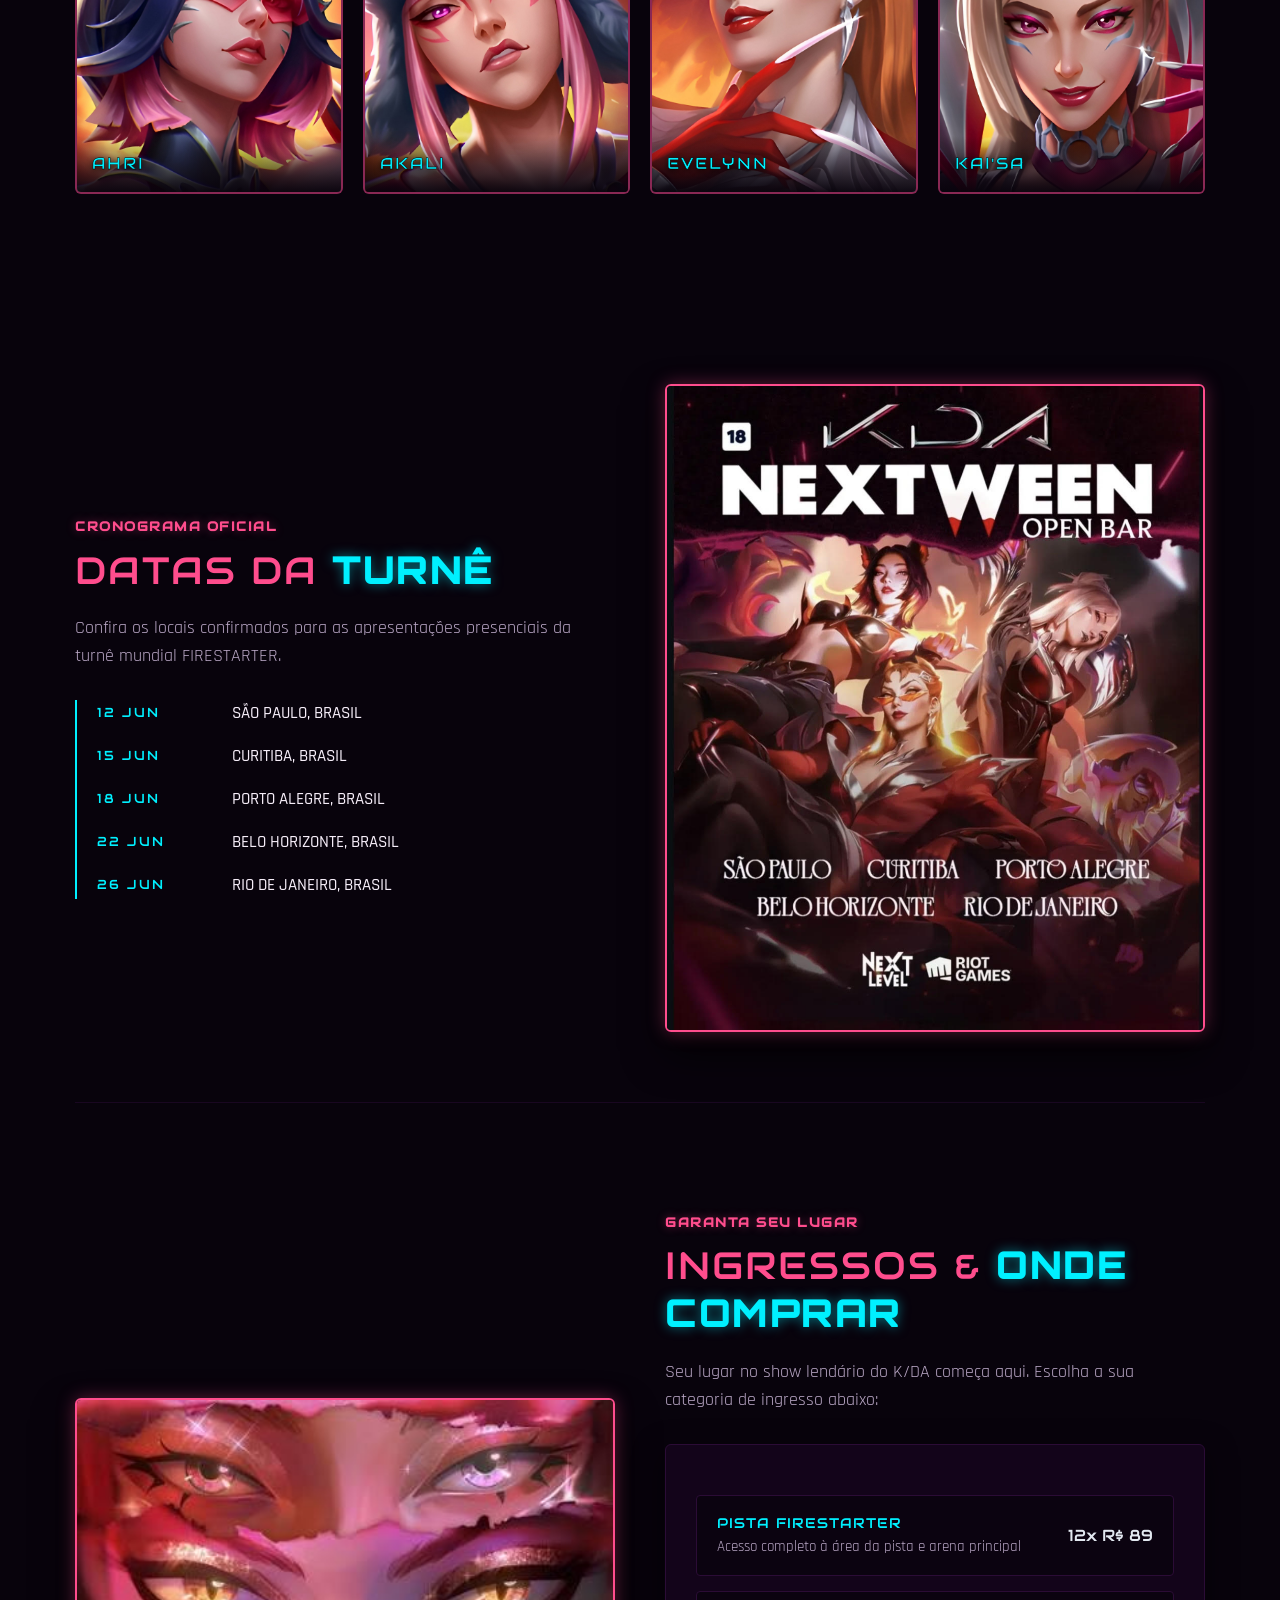
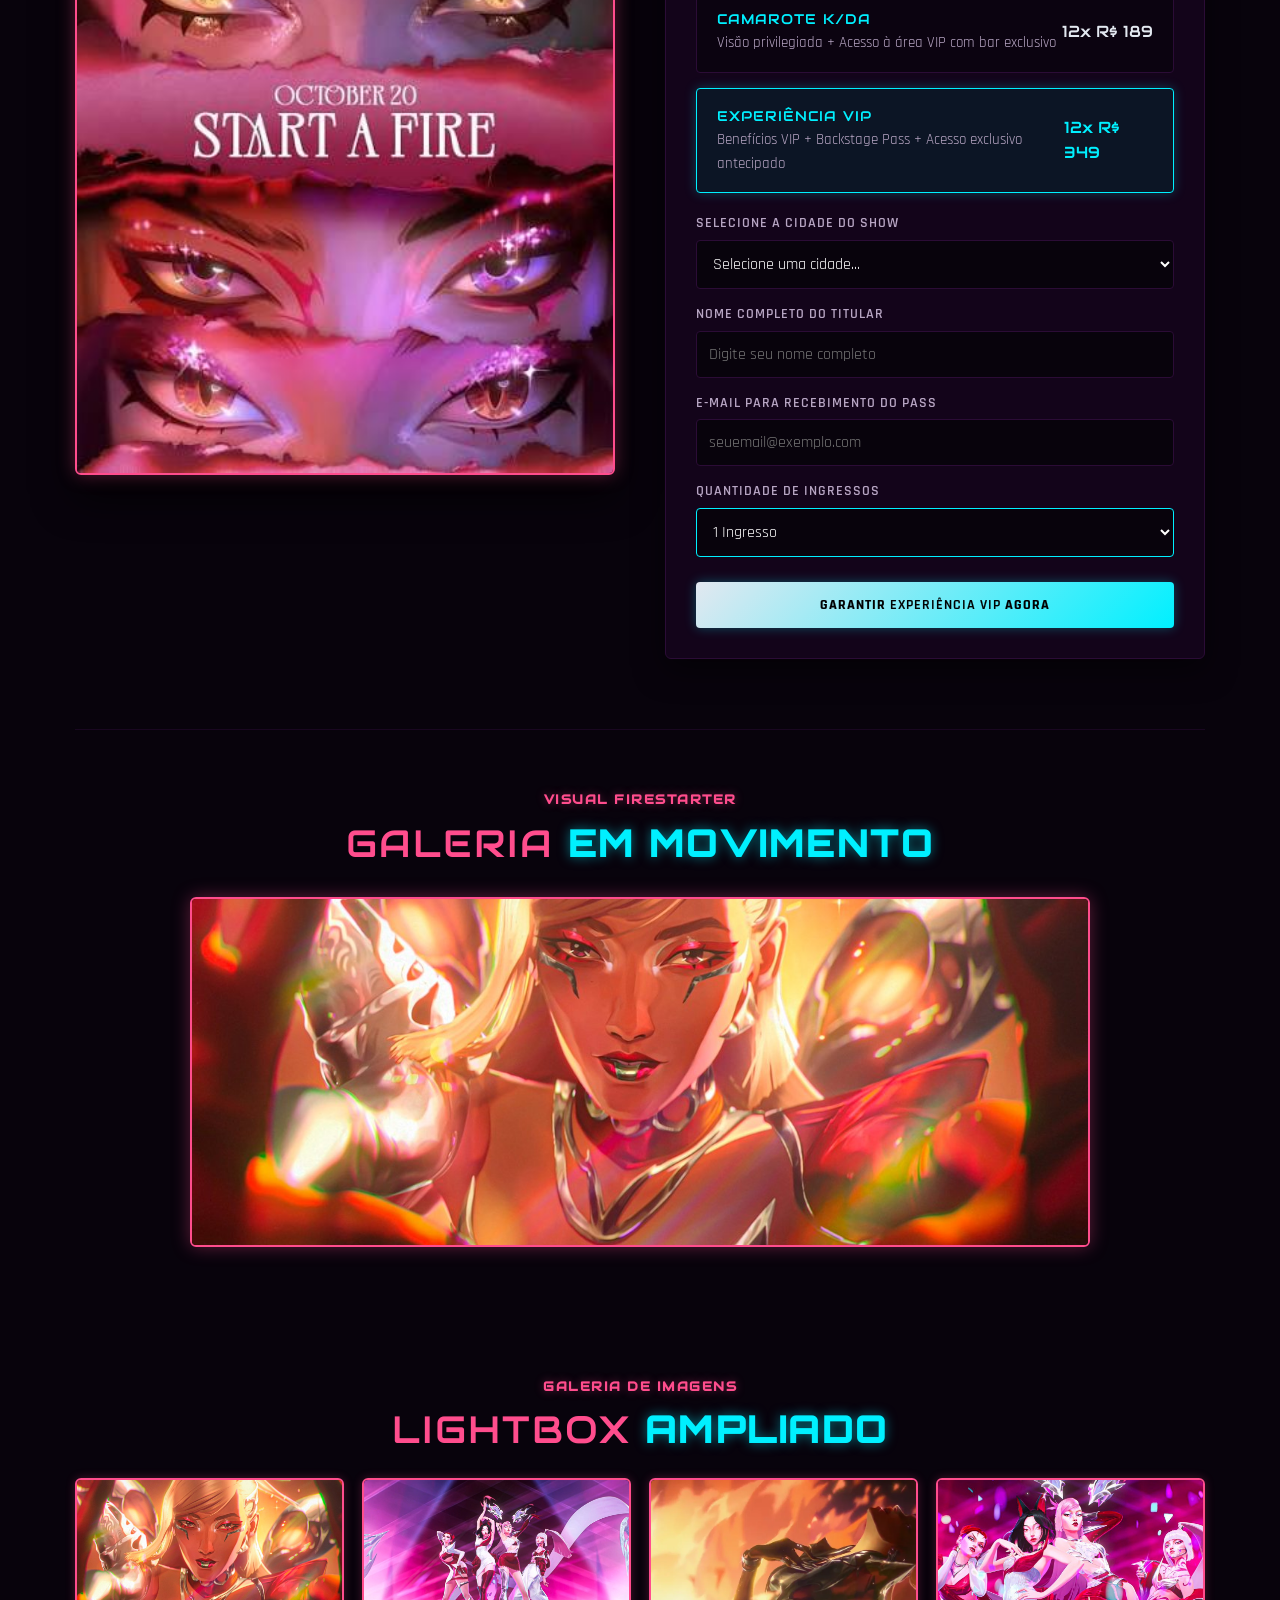
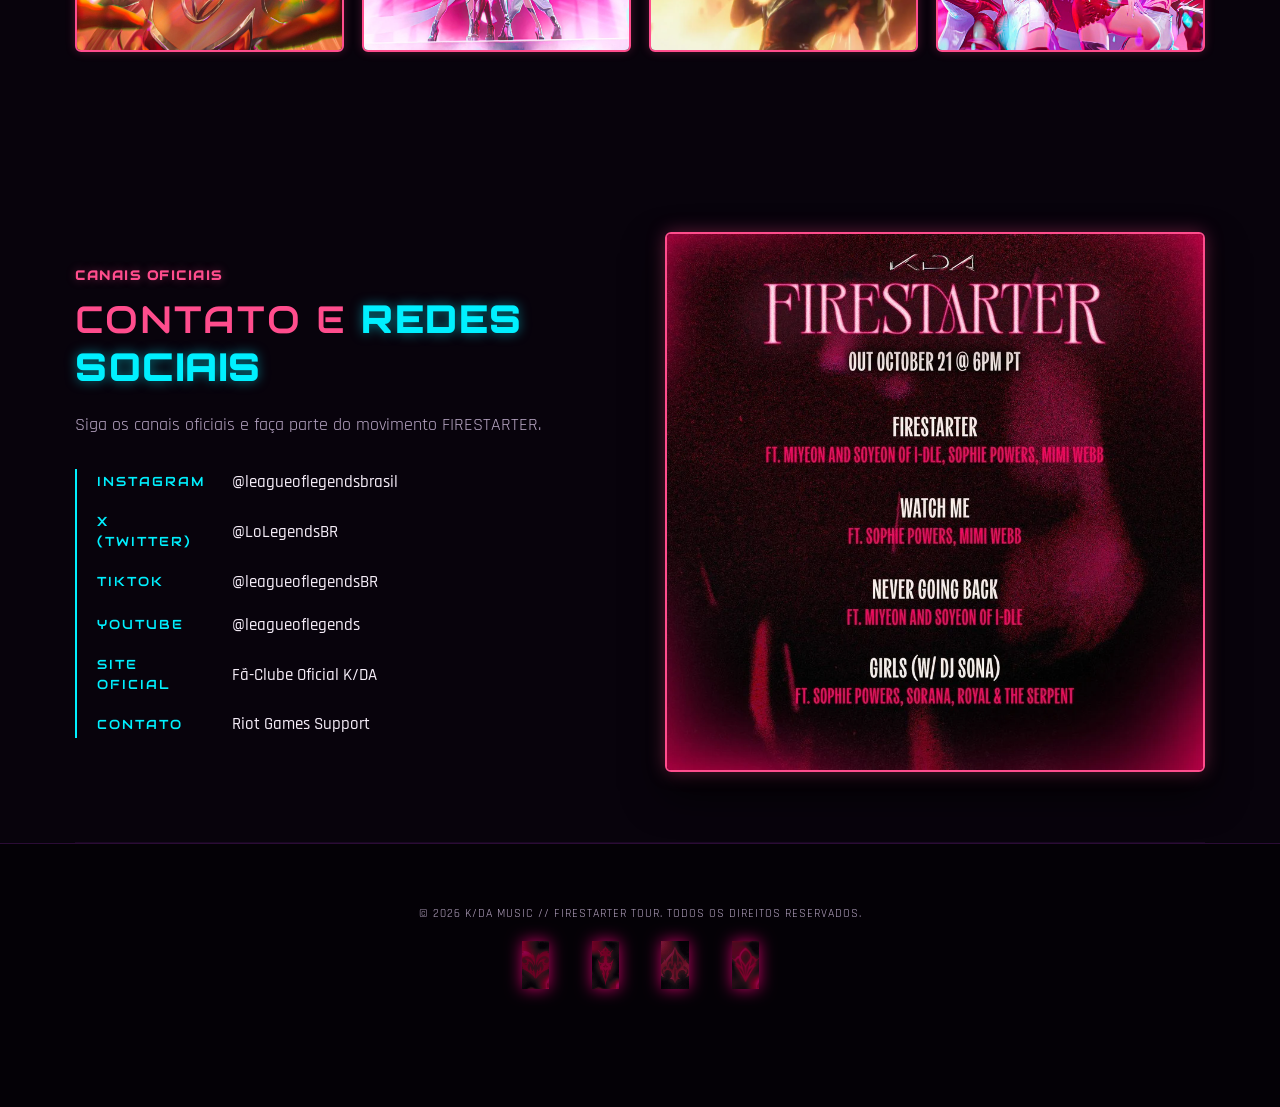
==== commit 85ade408: "Update index.html" ====
--- a/index.html
+++ b/index.html
@@ -143,7 +143,9 @@
             <a href="#mentoras">Integrantes</a>
             <a href="#turne">Datas</a>
             <a href="#ingressos">Ingressos</a>
-        </nav>
+            <a href="loja.html">Loja</a>
+         </nav>
+         
         <a href="#ingressos" class="btn-chrome">Garantir Pass</a>
     </header>
     <main>
--- a/style.css
+++ b/style.css
@@ -766,3 +766,534 @@
   letter-spacing: 1px;
   text-transform: uppercase;
 }
+/* Aumenta a largura da primeira seção e dá mais espaço para o vídeo na direita */
+.section-split:first-of-type {
+  max-width: 1380px;
+  width: 94%;
+  margin-left: auto;
+  margin-right: auto;
+  gap: 36px;
+}
+
+.section-split:first-of-type .split-content {
+  flex: 1;
+}
+
+.section-split:first-of-type .split-visual {
+  flex: 1.45;
+  display: flex;
+  justify-content: flex-end;
+}
+
+.hero-video-wrapper {
+  position: relative;
+  width: 100%;
+  min-width: 540px;
+  max-width: 740px;
+  aspect-ratio: 16 / 9;
+  border-radius: 18px;
+  overflow: hidden;
+  border: 2.5px solid #ff007f;
+  box-shadow: 0 0 34px rgba(255, 0, 60, 0.65);
+  background: #000000;
+}
+
+.hero-video-wrapper iframe {
+  position: absolute;
+  inset: 0;
+  width: 100%;
+  height: 100%;
+  border: 0;
+}
+
+@media (max-width: 960px) {
+  .hero-video-wrapper {
+    min-width: 100%;
+    max-width: 100%;
+  }
+}
+/* Responsividade para Tablet e Celular */
+@media (max-width: 960px) {
+  .section-split:first-of-type {
+    flex-direction: column;
+    width: 92%;
+    padding-top: 24px;
+    gap: 28px;
+    text-align: center;
+  }
+
+  .section-split:first-of-type .split-content {
+    display: flex;
+    flex-direction: column;
+    align-items: center;
+    width: 100%;
+  }
+
+  .section-split:first-of-type .split-visual {
+    width: 100%;
+    flex: none;
+    justify-content: center;
+  }
+
+  .hero-video-wrapper {
+    min-width: 0;
+    width: 100%;
+    max-width: 100%;
+    border-radius: 14px;
+    border-width: 2px;
+  }
+}
+
+/* Ajuste fino para telas de celular pequenas (até 480px) */
+@media (max-width: 480px) {
+  .section-split:first-of-type {
+    width: 94%;
+    gap: 20px;
+  }
+
+  .hero-video-wrapper {
+    border-radius: 12px;
+    box-shadow: 0 0 22px rgba(255, 0, 60, 0.55);
+  }
+}
+/* =========================================
+   ESTILOS DA LOJA OFICIAL & MODAL DE PRODUTO
+   ========================================= */
+.loja-container {
+  max-width: 1280px;
+  width: 92%;
+  margin: 0 auto;
+  padding: 120px 0 70px 0; /* Aumentado de 44px para 120px para descer abaixo do menu fixo */
+}
+
+@media (max-width: 768px) {
+  .loja-container {
+    padding-top: 140px;
+  }
+}
+.spotify-merch-header {
+  display: flex;
+  align-items: center;
+  justify-content: space-between;
+  flex-wrap: wrap;
+  gap: 16px;
+  margin-bottom: 36px;
+  padding-bottom: 20px;
+  border-bottom: 1px solid rgba(255, 0, 127, 0.25);
+}
+
+.merch-artist-badge {
+  display: flex;
+  align-items: center;
+  gap: 20px;
+}
+
+.merch-avatar-grande {
+  width: 84px;
+  height: 84px;
+  border-radius: 50%;
+  object-fit: cover;
+  border: 2.5px solid #000000;
+  box-shadow: 0 0 22px rgba(255, 0, 127, 0.6);
+  flex-shrink: 0;
+}
+
+.merch-logo-title img {
+  height: 46px;
+  width: auto;
+  object-fit: contain;
+  filter: drop-shadow(0 0 12px rgba(255, 0, 127, 0.45));
+}
+.merch-count {
+  font-family: 'Orbitron', sans-serif;
+  font-size: 12px;
+  color: #94a3b8;
+  letter-spacing: 1.4px;
+}
+
+/* Grid limpo da vitrine */
+.merch-section {
+  margin-bottom: 64px;
+}
+
+.merch-grid {
+  display: grid;
+  grid-template-columns: repeat(auto-fill, minmax(250px, 1fr));
+  gap: 26px;
+}
+
+.merch-card {
+  background: rgba(16, 6, 22, 0.85);
+  border: 1px solid rgba(255, 255, 255, 0.08);
+  border-radius: 16px;
+  overflow: hidden;
+  cursor: pointer;
+  display: flex;
+  flex-direction: column;
+  transition: transform 0.28s ease, border-color 0.28s ease, box-shadow 0.28s ease;
+}
+
+.merch-card:hover {
+  transform: translateY(-6px);
+  border-color: #ff007f;
+  box-shadow: 0 12px 28px rgba(0, 0, 0, 0.85), 0 0 22px rgba(255, 0, 60, 0.4);
+}
+
+.merch-img-box {
+  aspect-ratio: 1 / 1;
+  background: #09040c;
+  display: flex;
+  align-items: center;
+  justify-content: center;
+  padding: 16px;
+  overflow: hidden;
+}
+
+.merch-img-box img {
+  width: 100%;
+  height: 100%;
+  object-fit: contain;
+  transition: transform 0.35s ease;
+}
+
+.merch-card:hover .merch-img-box img {
+  transform: scale(1.06);
+}
+
+.merch-body {
+  padding: 16px 18px 20px 18px;
+  display: flex;
+  flex-direction: column;
+  gap: 6px;
+}
+
+.merch-body h3 {
+  font-size: 1.08rem;
+  font-weight: 700;
+  color: #ffffff;
+  line-height: 1.3;
+}
+
+.merch-price {
+  font-family: 'Orbitron', sans-serif;
+  font-size: 0.95rem;
+  font-weight: 700;
+  color: #94a3b8;
+}
+
+.merch-card:hover .merch-price {
+  color: #00f0ff;
+}
+
+/* Modal de Detalhes do Produto */
+.produto-modal-overlay {
+  position: fixed;
+  inset: 0;
+  background: rgba(5, 2, 10, 0.88);
+  backdrop-filter: blur(12px);
+  display: none;
+  align-items: center;
+  justify-content: center;
+  padding: 20px;
+  z-index: 9999999;
+}
+
+.produto-modal-overlay.open {
+  display: flex;
+}
+
+.produto-modal-box {
+  position: relative;
+  width: 100%;
+  max-width: 960px;
+  max-height: 90vh;
+  overflow-y: auto;
+  background: #0d0614;
+  border: 1.5px solid #ff007f;
+  border-radius: 22px;
+  padding: 36px;
+  box-shadow: 0 25px 60px rgba(0, 0, 0, 0.95), 0 0 36px rgba(255, 0, 60, 0.35);
+}
+
+.modal-close-btn {
+  position: absolute;
+  top: 18px;
+  right: 18px;
+  width: 36px;
+  height: 36px;
+  border-radius: 50%;
+  background: rgba(255, 255, 255, 0.08);
+  border: 1px solid rgba(255, 0, 127, 0.45);
+  color: #ffffff;
+  font-size: 16px;
+  cursor: pointer;
+  transition: all 0.2s ease;
+}
+
+.modal-close-btn:hover {
+  background: #ff003c;
+  border-color: #00f0ff;
+}
+
+.modal-grid {
+  display: grid;
+  grid-template-columns: 1fr 1.15fr;
+  gap: 36px;
+  align-items: center;
+}
+
+.modal-img-col {
+  background: #07030b;
+  border-radius: 16px;
+  padding: 18px;
+  border: 1px solid rgba(255, 255, 255, 0.08);
+  display: flex;
+  align-items: center;
+  justify-content: center;
+}
+
+.modal-img-col img {
+  width: 100%;
+  max-height: 380px;
+  object-fit: contain;
+}
+
+.modal-info-col h2 {
+  font-family: 'Orbitron', sans-serif;
+  font-size: 1.5rem;
+  color: #ffffff;
+  margin-bottom: 12px;
+}
+
+.modal-artist-row {
+  display: flex;
+  align-items: center;
+  gap: 10px;
+  margin-bottom: 18px;
+  font-size: 0.9rem;
+  font-weight: 700;
+  color: #ff4da6;
+  letter-spacing: 1px;
+}
+
+.modal-artist-row img {
+  width: 28px;
+  height: 28px;
+  border-radius: 50%;
+  object-fit: cover;
+}
+
+.modal-desc-intro {
+  color: #cbd5e1;
+  font-size: 0.98rem;
+  line-height: 1.55;
+  margin-bottom: 14px;
+}
+
+.modal-destaque {
+  color: #ffffff;
+  font-weight: 700;
+  font-size: 1rem;
+  line-height: 1.45;
+  margin-bottom: 16px;
+}
+
+.modal-tracklist {
+  margin-bottom: 16px;
+  color: #e2e8f0;
+  font-size: 0.95rem;
+}
+
+.modal-tracklist strong {
+  display: block;
+  color: #00f0ff;
+  margin-bottom: 6px;
+}
+
+.modal-tracklist ul {
+  list-style: none;
+  padding: 0;
+  margin: 0;
+  line-height: 1.6;
+}
+
+.modal-limite {
+  font-size: 0.9rem;
+  font-weight: 700;
+  color: #fda4af;
+  margin-bottom: 20px;
+}
+
+.modal-buy-row {
+  display: flex;
+  align-items: center;
+  justify-content: space-between;
+  flex-wrap: wrap;
+  gap: 16px;
+  padding-top: 16px;
+  border-top: 1px solid rgba(255, 255, 255, 0.1);
+}
+
+.modal-price-box {
+  display: flex;
+  align-items: baseline;
+  gap: 8px;
+}
+
+.modal-currency {
+  font-size: 0.85rem;
+  color: #94a3b8;
+  font-weight: 700;
+}
+
+.modal-preco {
+  font-family: 'Orbitron', sans-serif;
+  font-size: 1.4rem;
+  font-weight: 900;
+  color: #00f0ff;
+}
+
+/* Seção Spotify */
+.spotify-card {
+  display: grid;
+  grid-template-columns: 1fr 1.3fr;
+  gap: 32px;
+  align-items: center;
+  background: rgba(18, 6, 26, 0.85);
+  border: 1px solid rgba(255, 0, 127, 0.4);
+  border-radius: 22px;
+  padding: 32px;
+  box-shadow: 0 15px 40px rgba(0, 0, 0, 0.75), 0 0 28px rgba(255, 0, 60, 0.22);
+}
+
+.spotify-badge {
+  display: inline-block;
+  font-family: 'Orbitron', sans-serif;
+  font-size: 11px;
+  font-weight: 700;
+  letter-spacing: 1.5px;
+  color: #00f0ff;
+  border: 1px solid rgba(0, 240, 255, 0.4);
+  padding: 4px 12px;
+  border-radius: 999px;
+  margin-bottom: 14px;
+}
+
+.spotify-info h2 {
+  font-size: 2rem;
+  margin-bottom: 12px;
+  color: #ffffff;
+}
+
+.spotify-info h2 span {
+  color: #00f0ff;
+}
+
+.spotify-info p {
+  color: #cbd5e1;
+  font-size: 1.05rem;
+  line-height: 1.55;
+}
+
+/* Notificação flutuante escura no padrão do site */
+.merch-toast {
+  position: fixed;
+  bottom: 28px;
+  left: 50%;
+  transform: translateX(-50%) translateY(20px);
+  background: rgba(13, 6, 20, 0.96);
+  backdrop-filter: blur(12px);
+  color: #f8fafc;
+  font-family: 'Rajdhani', sans-serif;
+  font-size: 1rem;
+  font-weight: 600;
+  letter-spacing: 0.4px;
+  padding: 14px 26px;
+  border-radius: 14px;
+  border: 1px solid #ff007f;
+  box-shadow: 0 14px 35px rgba(0, 0, 0, 0.9), 0 0 20px rgba(255, 0, 127, 0.35);
+  opacity: 0;
+  pointer-events: none;
+  transition: opacity 0.3s ease, transform 0.3s ease;
+  z-index: 99999999;
+  text-align: center;
+  max-width: 90%;
+}
+
+.merch-toast strong {
+  color: #00f0ff;
+}
+
+.merch-toast.show {
+  opacity: 1;
+  transform: translateX(-50%) translateY(0);
+}
+/* SEÇÃO PLAYER SPOTIFY NA LOJA */
+.loja-spotify-section {
+  margin-top: 64px;
+  padding-top: 40px;
+  border-top: 1px solid rgba(255, 0, 127, 0.28);
+}
+
+.spotify-section-header {
+  display: flex;
+  justify-content: space-between;
+  align-items: flex-end;
+  flex-wrap: wrap;
+  gap: 18px;
+  margin-bottom: 24px;
+}
+
+.spotify-section-title {
+  font-family: 'Orbitron', sans-serif;
+  font-size: 1.55rem;
+  font-weight: 900;
+  color: #ffffff;
+  letter-spacing: 1.5px;
+  margin: 4px 0 0 0;
+}
+
+.spotify-section-title span {
+  color: #00f0ff;
+  text-shadow: 0 0 14px rgba(0, 240, 255, 0.5);
+}
+
+.track-switcher {
+  display: flex;
+  flex-wrap: wrap;
+  gap: 10px;
+}
+
+.track-btn {
+  background: rgba(18, 9, 28, 0.85);
+  color: #cbd5e1;
+  border: 1px solid rgba(255, 255, 255, 0.15);
+  font-family: 'Orbitron', sans-serif;
+  font-size: 0.72rem;
+  font-weight: 700;
+  letter-spacing: 1px;
+  padding: 9px 16px;
+  border-radius: 999px;
+  cursor: pointer;
+  transition: all 0.25s ease;
+}
+
+.track-btn:hover {
+  border-color: #00f0ff;
+  color: #ffffff;
+}
+
+.track-btn.active {
+  background: rgba(255, 0, 127, 0.2);
+  border-color: #ff007f;
+  color: #ffffff;
+  box-shadow: 0 0 16px rgba(255, 0, 127, 0.45);
+}
+
+.spotify-player-card {
+  background: rgba(13, 6, 20, 0.9);
+  border: 1px solid rgba(255, 0, 127, 0.35);
+  border-radius: 18px;
+  padding: 14px;
+  box-shadow: 0 18px 40px rgba(0, 0, 0, 0.75);
+}
